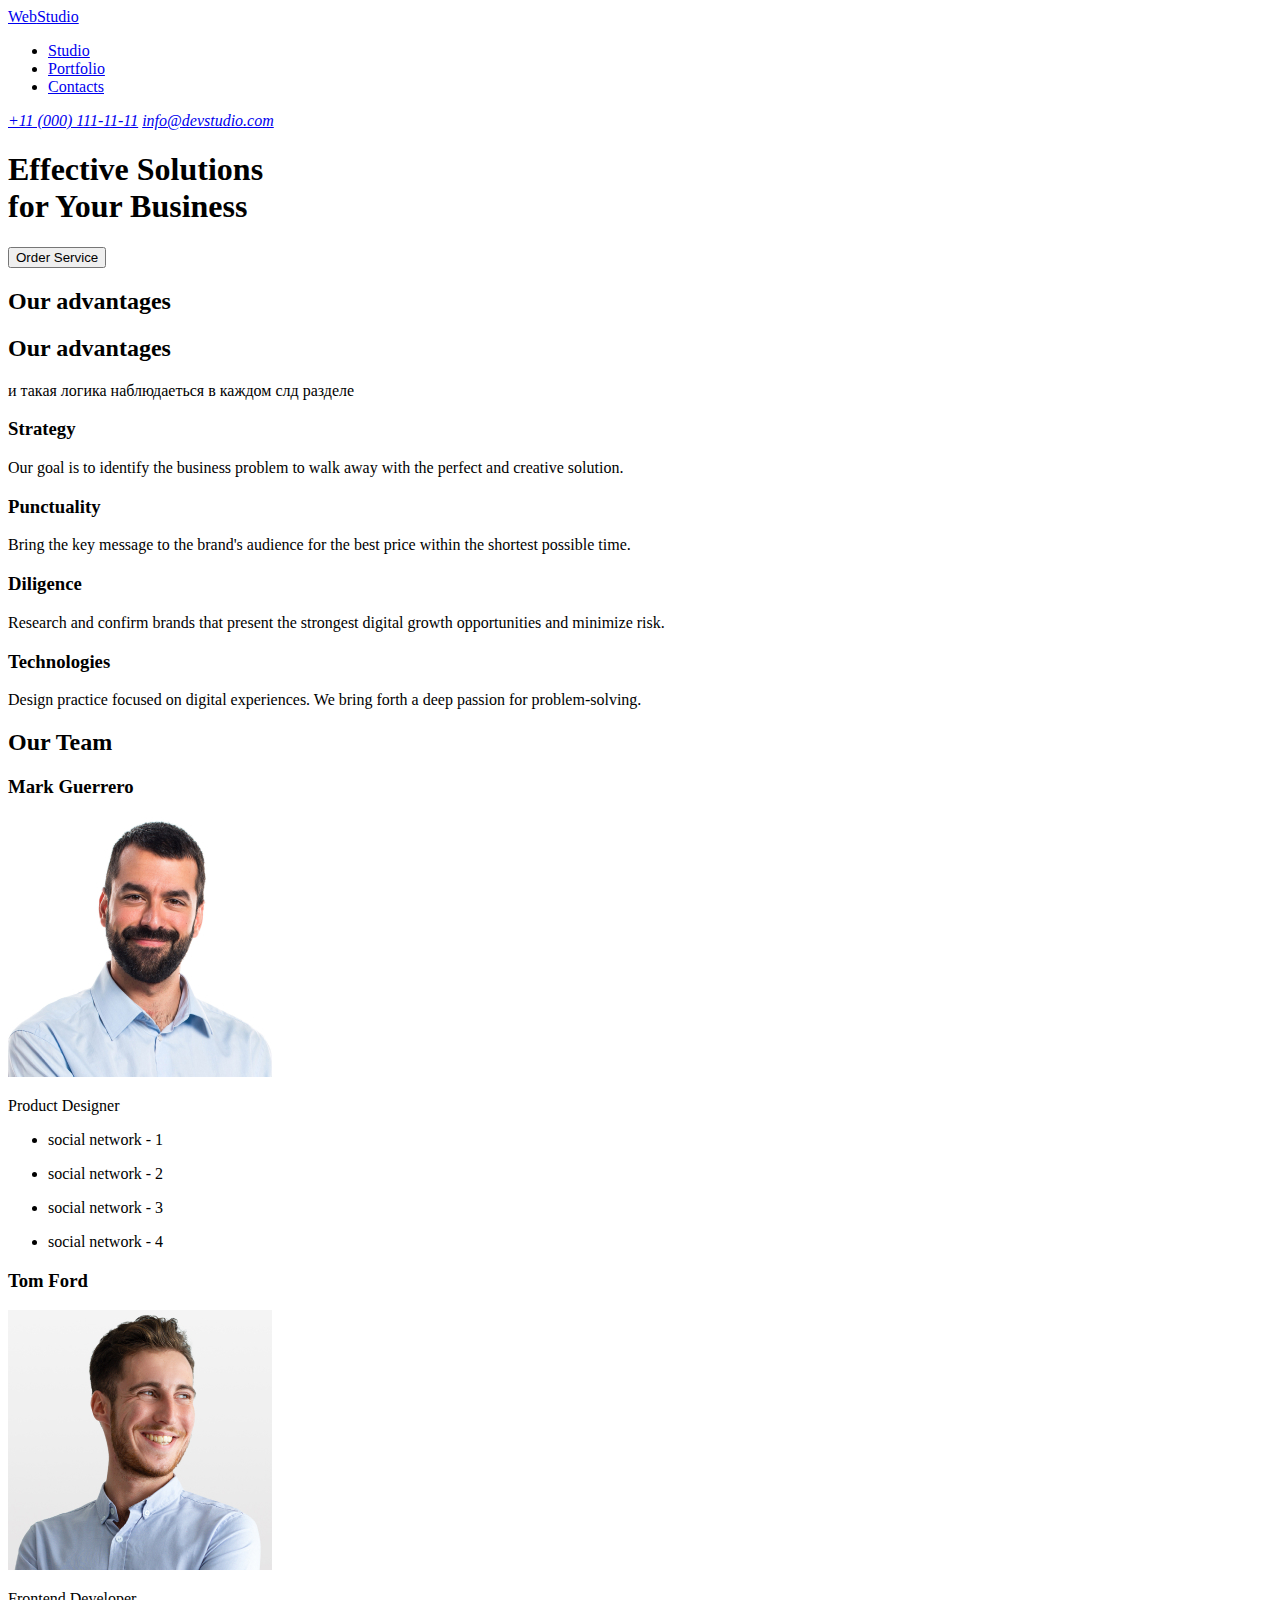
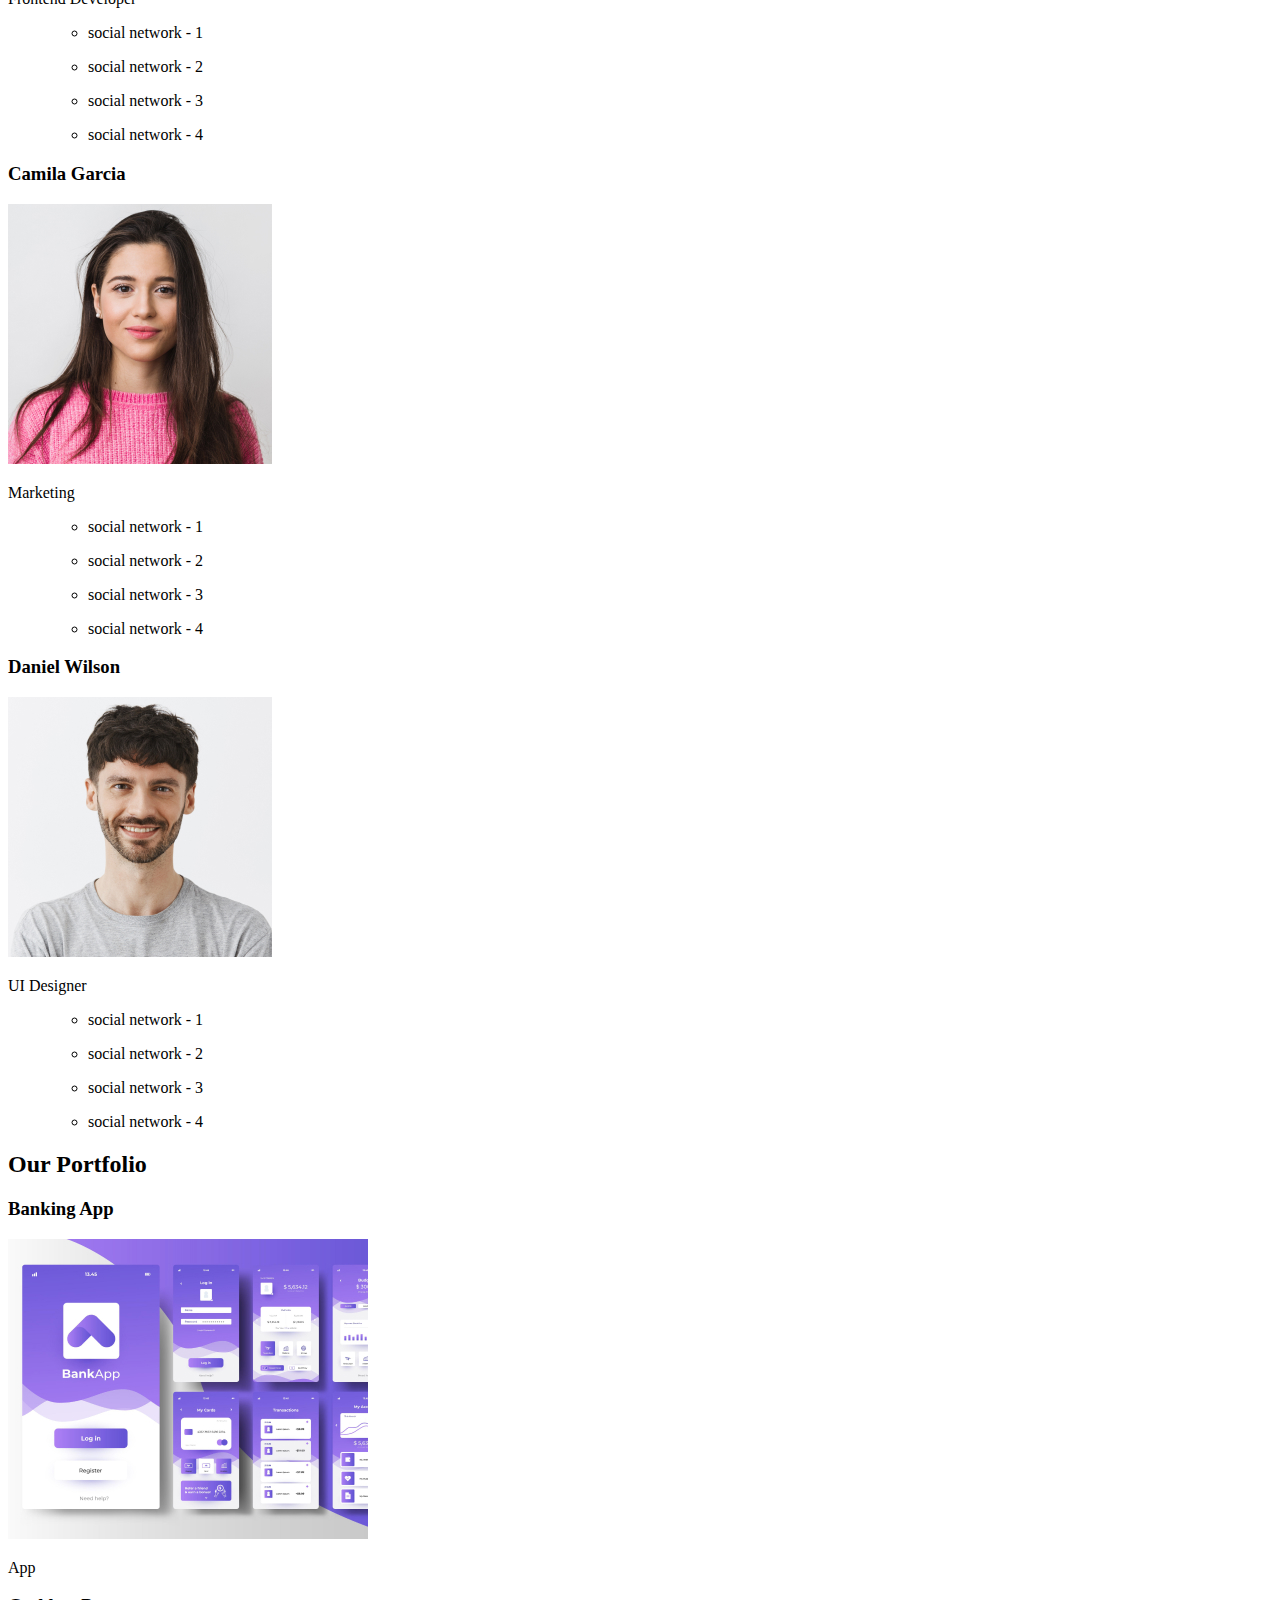
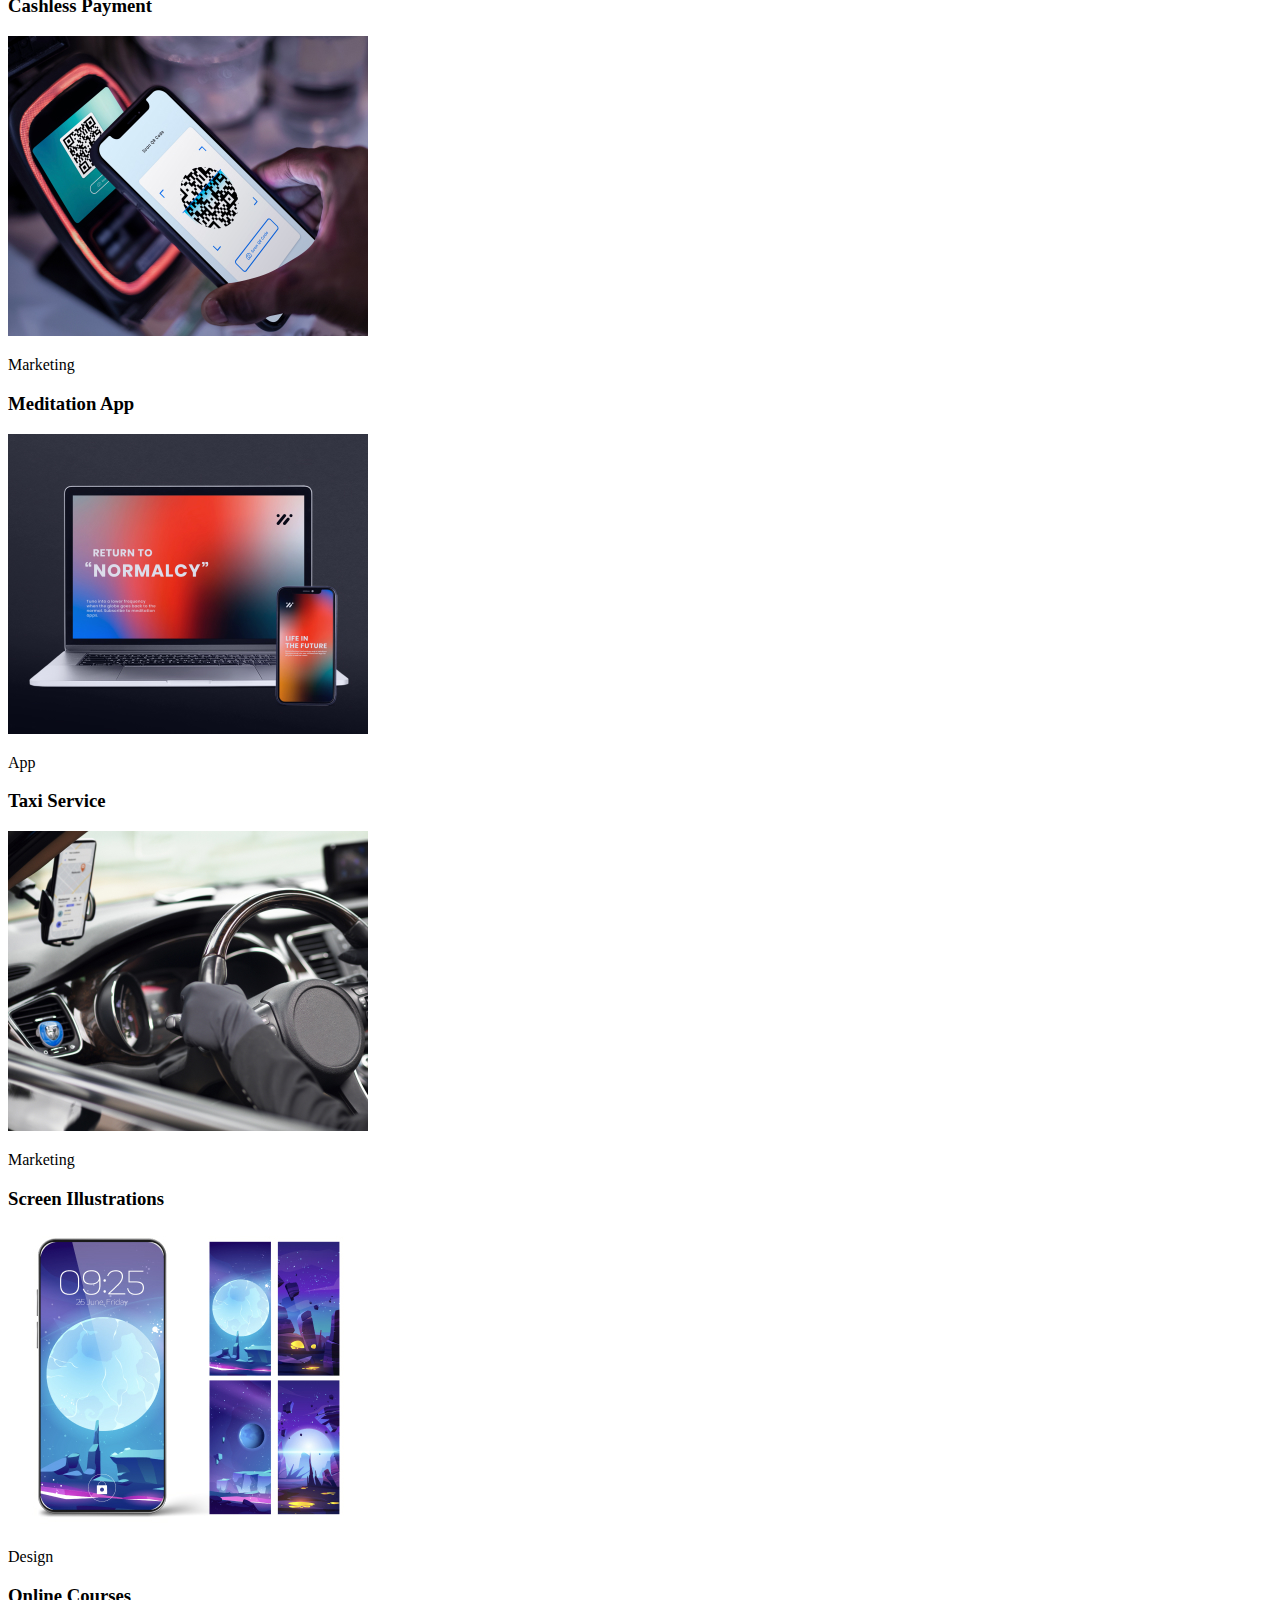
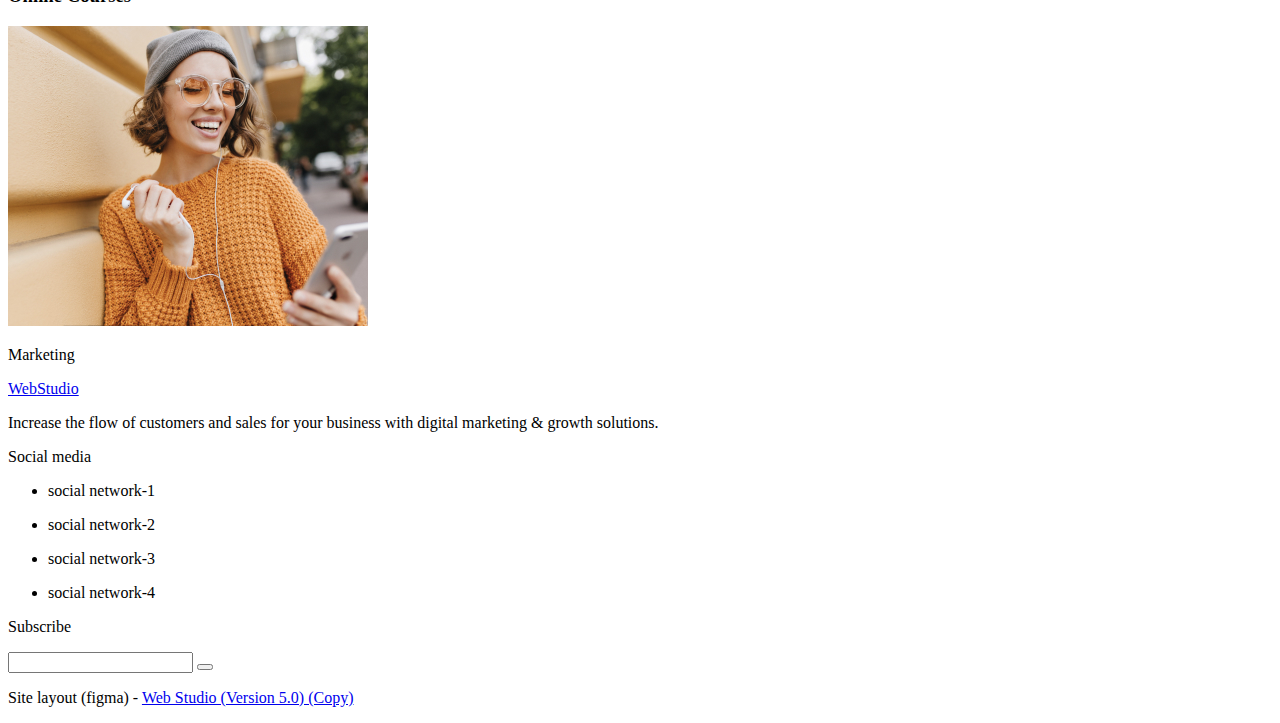
==== index.html @ 09a3edb1 "description of problems ul/ol and h" ====
<!DOCTYPE html>
<html lang="en">
  <head>
    <meta charset="UTF-8" />
    <meta name="viewport" content="width=device-width, initial-scale=1.0" />
    <title>Lesson 1</title>
    <meta name="description" content="The beginning of a new path to create the ReTechneBal project" />
    <!-- <link rel="shortcut icon" href="favicon.ico" type="image/x-icon"> -->
  </head>
  <body>
    <div>
      <header>
        <nav aria-label="Основная навигация">
          <a href="#"> <span>Web</span>Studio </a>
          <ul>
            <li><a href="#"> Studio</a></li>
            <li><a href="#">Portfolio</a></li>
            <li><a href="#">Contacts</a></li>
          </ul>
        </nav>
        <address>
          <a href="tel:+110001111111">+11 (000) 111-11-11</a>
          <a href="mailto:info@devstudio.com">info@devstudio.com</a>
        </address>
      </header>
    </div>

    <!-- Почему написал section, когда инициализировал h? Потому, спецификация на WhatWG.org HTML Living Standard в разделе
    https://html.spec.whatwg.org/multipage/sections.html#the-h1,-h2,-h3,-h4,-h5,-and-h6-elements, что с использованием section и без него с элементом h варианты считаются эквивалентными. По этому явное section предоставляет ясную и структурированную организацию документа и дает точно преставление о вложенности или отношение элементов к родительскому элементу -->
    <main>
      <!-- <header></header> -->
      <div>
        <h1>
          Effective Solutions <br />
          for Your Business
        </h1>
        <button type="button">Order Service</button>
      </div>

      <section>
        <h2>Our advantages</h2>

        <!-- Я не использовал списки из-за того, что в документации написано: ""While it is conforming to include heading
        elements (e.g. h1) inside li elements, it likely does not convey the semantics that the author intended. A
        heading starts a new section, so a heading in a list implicitly splits the list into spanning multiple
        sections." Исходя из этого, каждый элемент h будет самостоятельно описывать главную родительскую сущность и
        поэтому использование списка нет ценности. А не объявлять h3 и т.п. в данном контексте макета не является
        правильнее по причине важности данных разделов самих по себе -->

        <h2>Our advantages</h2>
        и такая логика наблюдаеться в каждом слд разделе
        <section>
          <h3>Strategy</h3>
          <p>Our goal is to identify the business problem to walk away with the perfect and creative solution.</p>
        </section>

        <section>
          <h3>Punctuality</h3>
          <p>Bring the key message to the brand's audience for the best price within the shortest possible time.</p>
        </section>

        <section>
          <h3>Diligence</h3>
          <p>Research and confirm brands that present the strongest digital growth opportunities and minimize risk.</p>
        </section>

        <section>
          <h3>Technologies</h3>
          <p>Design practice focused on digital experiences. We bring forth a deep passion for problem-solving.</p>
        </section>
      </section>

      <section>
        <h2>Our Team</h2>

        <section>
          <h3>Mark Guerrero</h3>
          <img src="./img/team/mark-guerrero.jpg" alt="Mark Guerrero" />
          <header>
            <p>Product Designer</p>
            <ul>
              <li><p>social network - 1</p></li>
              <li><p>social network - 2</p></li>
              <li><p>social network - 3</p></li>
              <li><p>social network - 4</p></li>
            </ul>
          </header>
        </section>

        <section>
          <h3>Tom Ford</h3>
          <img src="./img/team/tom-ford.jpg" alt="Tom Ford" />
          <header>
            <p>Frontend Developer</p>
            <ul>
              <ul>
                <li><p>social network - 1</p></li>
                <li><p>social network - 2</p></li>
                <li><p>social network - 3</p></li>
                <li><p>social network - 4</p></li>
              </ul>
            </ul>
          </header>
        </section>

        <section>
          <h3>Camila Garcia</h3>
          <img src="./img/team/camila-garcia.jpg" alt="Camila Garcia" />
          <header>
            <p>Marketing</p>
            <ul>
              <ul>
                <li><p>social network - 1</p></li>
                <li><p>social network - 2</p></li>
                <li><p>social network - 3</p></li>
                <li><p>social network - 4</p></li>
              </ul>
            </ul>
          </header>
        </section>

        <section>
          <h3>Daniel Wilson</h3>
          <img src="./img/team/daniel-wilson.jpg" alt="Daniel Wilson" />
          <header>
            <p>UI Designer</p>
            <ul>
              <ul>
                <li><p>social network - 1</p></li>
                <li><p>social network - 2</p></li>
                <li><p>social network - 3</p></li>
                <li><p>social network - 4</p></li>
              </ul>
            </ul>
          </header>
        </section>
      </section>

      <section>
        <h2>Our Portfolio</h2>

        <section>
          <h3>Banking App</h3>
          <img src="./img/portfolio/banking-app.jpg" alt="Banking App" />
          <header>
            <p>App</p>
          </header>
        </section>

        <section>
          <h3>Cashless Payment</h3>
          <img src="./img/portfolio/cashless-payment.jpg" alt="Cashless Payment" />
          <header>
            <p>Marketing</p>
          </header>
        </section>

        <section>
          <h3>Meditation App</h3>
          <img src="./img/portfolio/meditation-app.jpg" alt="Meditation App" />
          <header>
            <p>App</p>
          </header>
        </section>

        <section>
          <h3>Taxi Service</h3>
          <img src="./img/portfolio/taxi-service.jpg" alt="Taxi Service" />
          <header><p>Marketing</p></header>
        </section>

        <section>
          <h3>Screen Illustrations</h3>
          <img src="./img/portfolio/screen-illustrations.jpg" alt="Screen Illustrations" />
          <header><p>Design</p></header>
        </section>

        <section>
          <h3>Online Courses</h3>
          <img src="./img/portfolio/online-courses.jpg" alt="Online Courses" />
          <header><p>Marketing</p></header>
        </section>
      </section>
    </main>

    <footer>
      <div>
        <a href="#"><span>Web</span>Studio</a>
        <p>Increase the flow of customers and sales for your business with digital marketing & growth solutions.</p>
      </div>
      <div>
        <p>Social media</p>
        <ul>
          <li>
            <p>social network-1</p>
          </li>
          <li>
            <p>social network-2</p>
          </li>
          <li>
            <p>social network-3</p>
          </li>
          <li>
            <p>social network-4</p>
          </li>
        </ul>
      </div>

      <div>
        <p>Subscribe</p>
        <input type="email" />
        <button type="button"></button>
      </div>
      <p>
        Site layout (figma) -
        <a
          target="_blank"
          href="https://www.figma.com/file/7n2HUGNC1GjtZNsyZh3wi0/Web-Studio-(Version-5.0)-(Copy)?type=design&node-id=297046-1554&mode=design&t=5Mn7fDowSlVnDkMd-0"
          >Web Studio (Version 5.0) (Copy)</a
        >
      </p>
    </footer>
  </body>
</html>
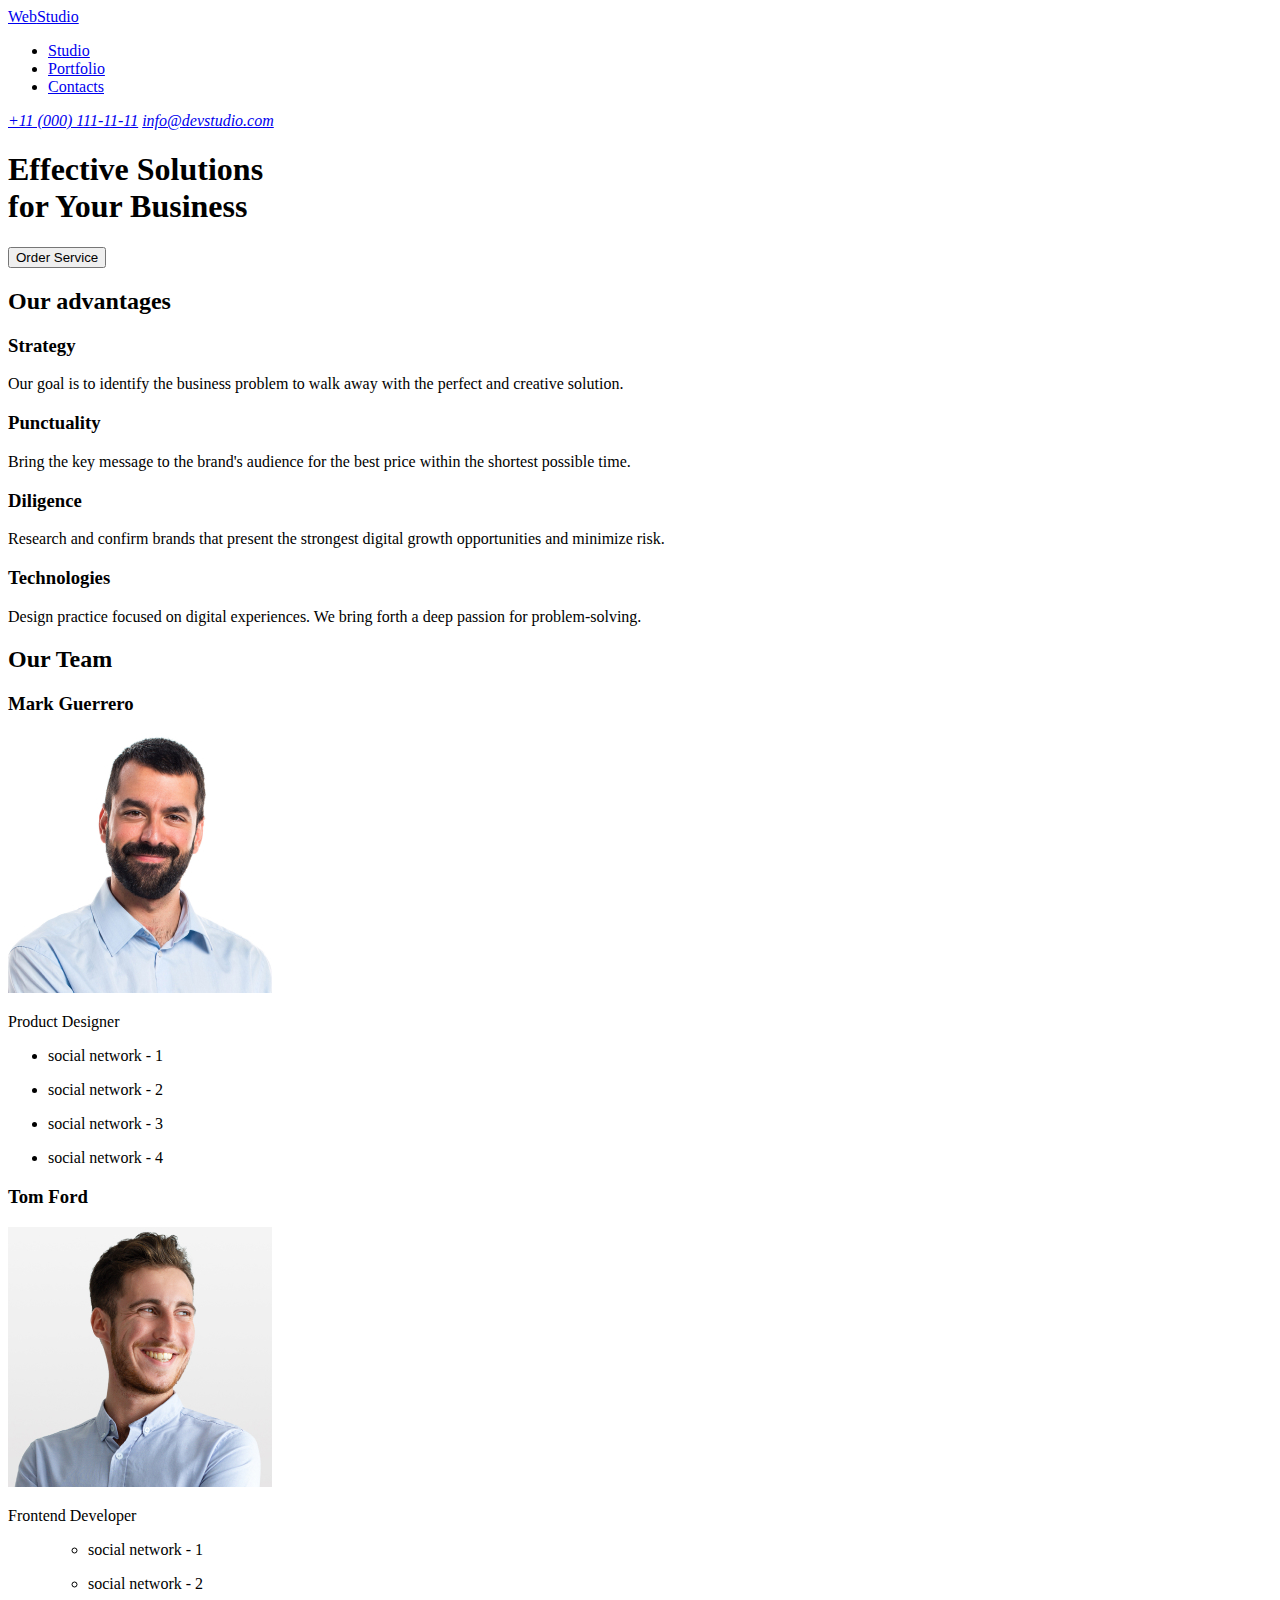
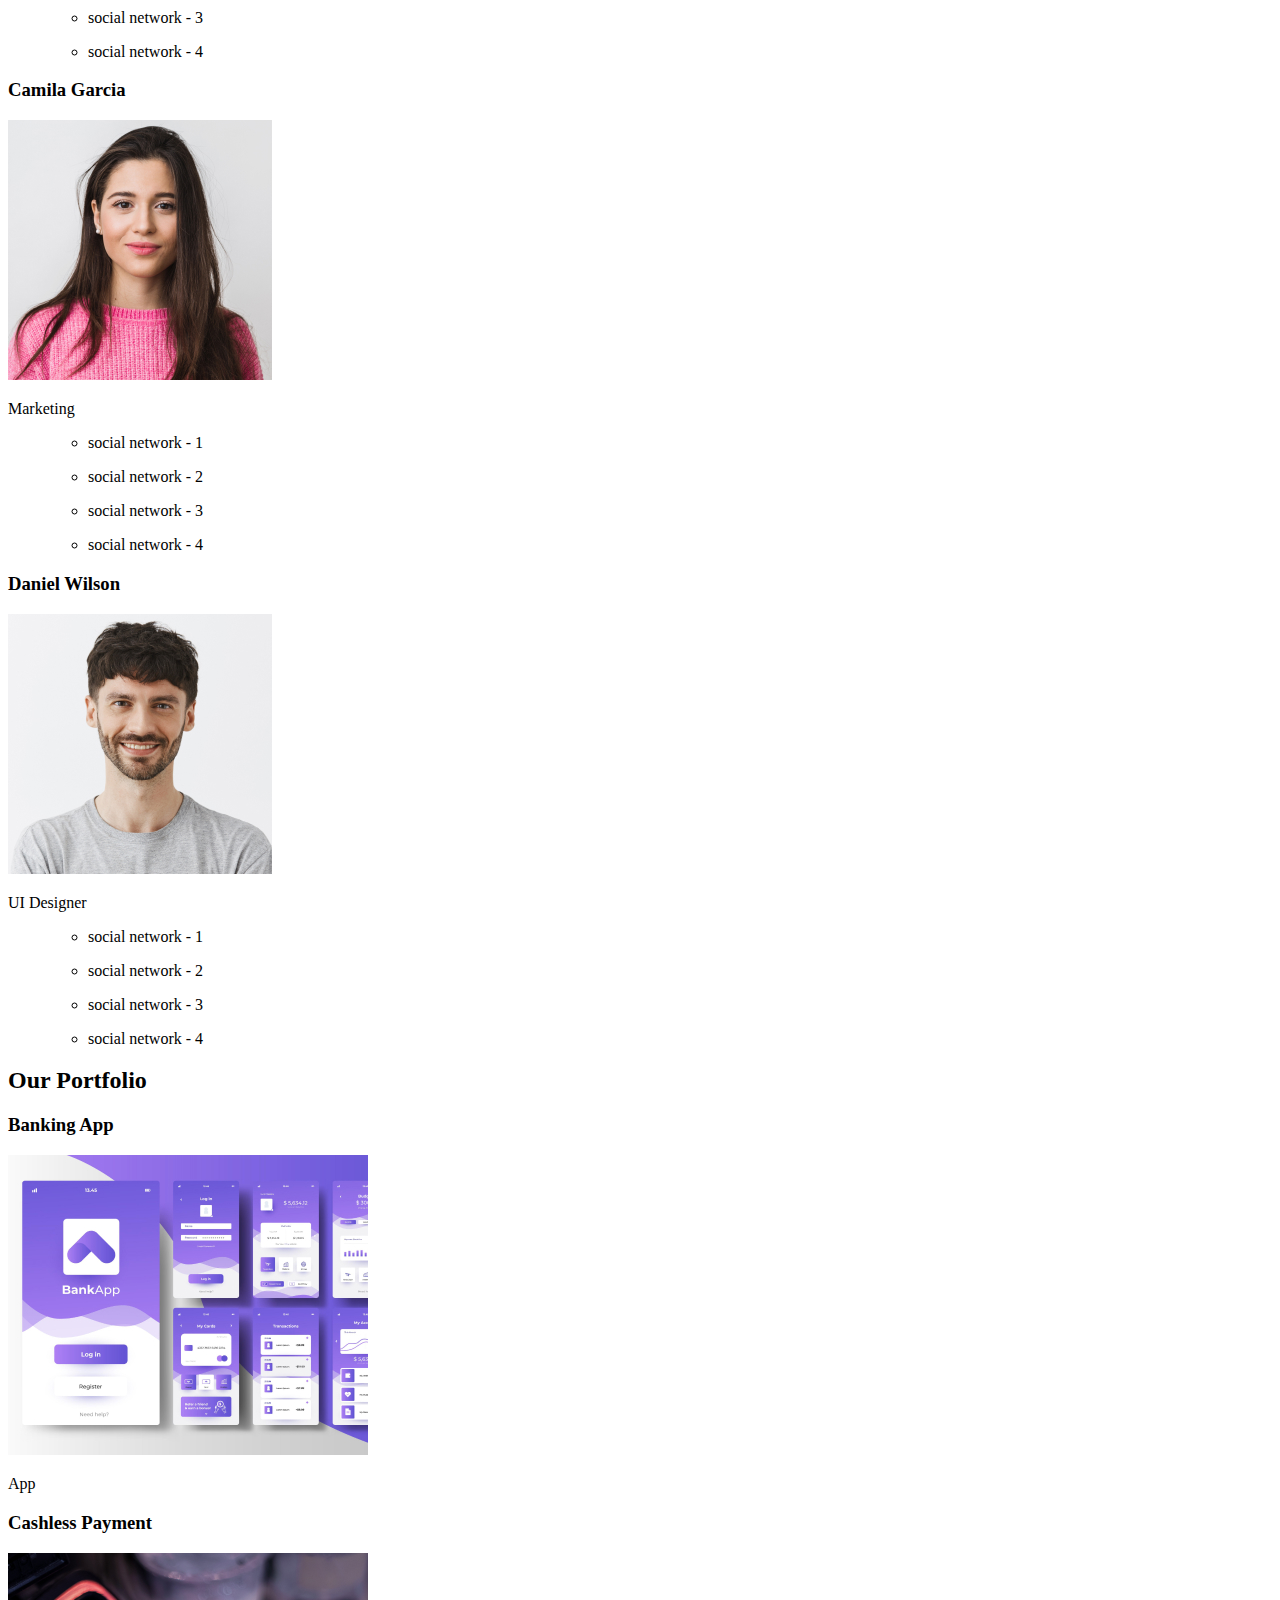
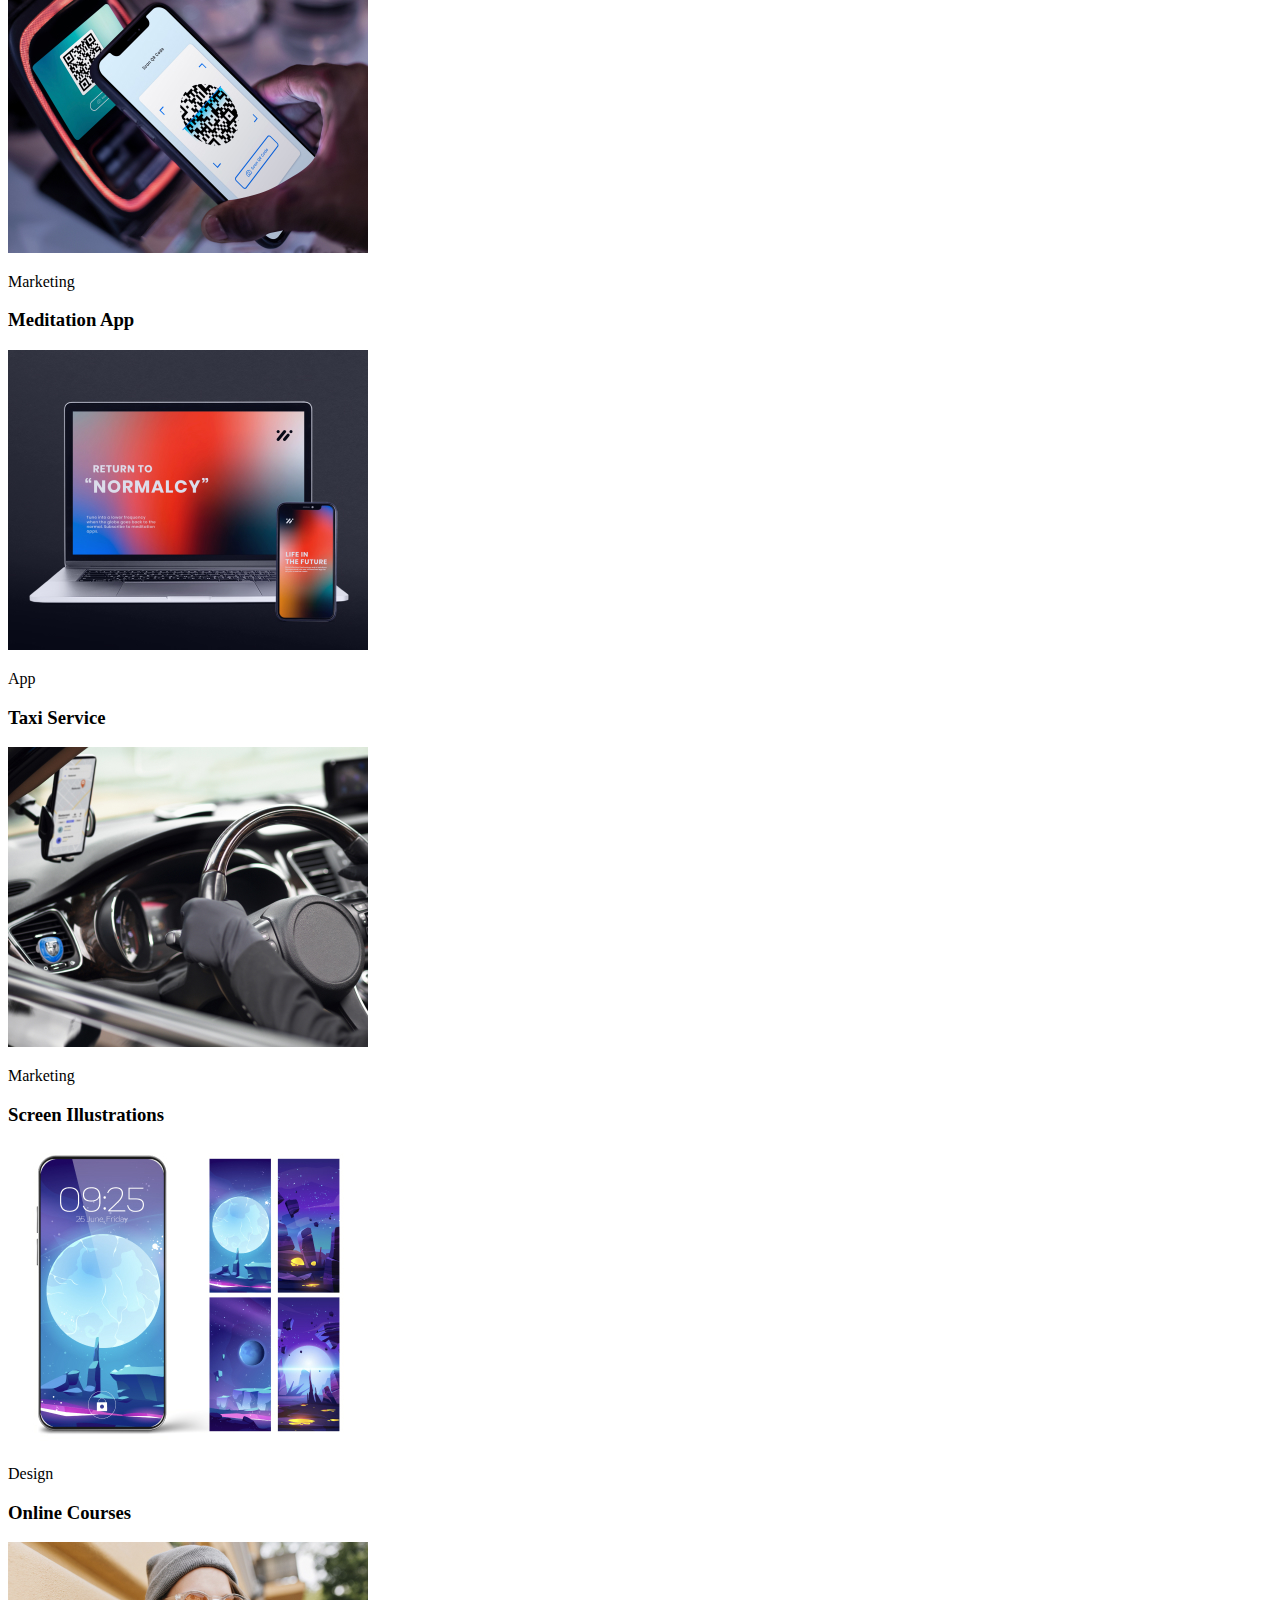
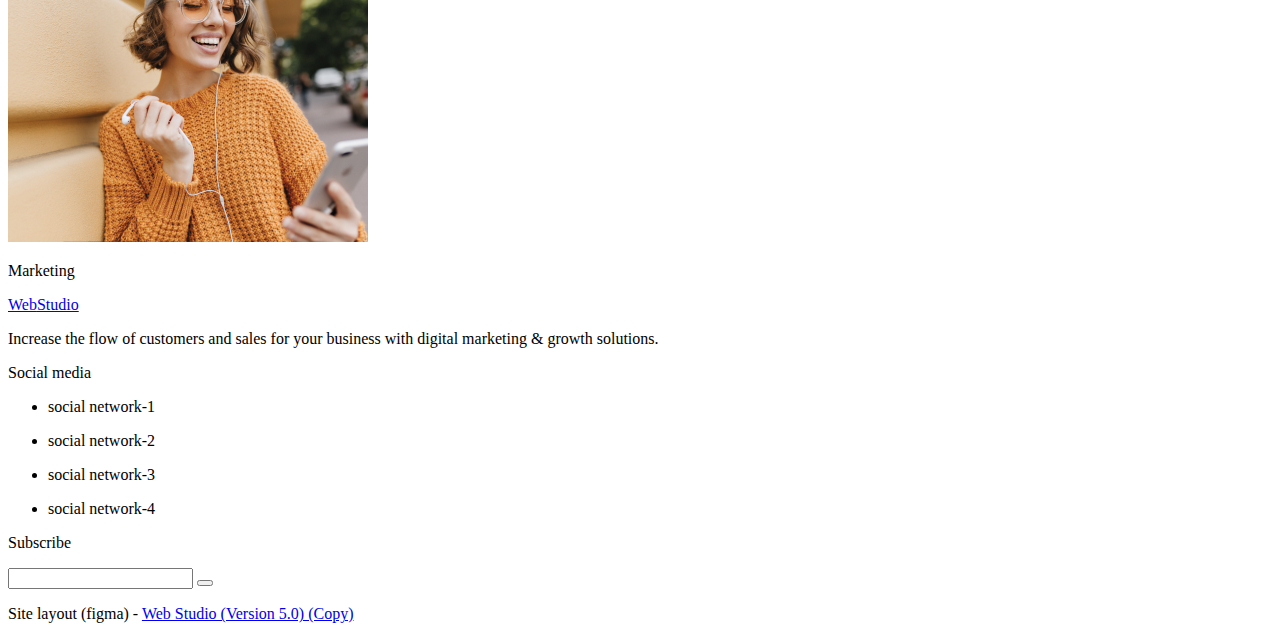
==== commit c0df9db5: "mini fix" ====
--- a/index.html
+++ b/index.html
@@ -47,8 +47,6 @@
         поэтому использование списка нет ценности. А не объявлять h3 и т.п. в данном контексте макета не является
         правильнее по причине важности данных разделов самих по себе -->
 
-        <h2>Our advantages</h2>
-        и такая логика наблюдаеться в каждом слд разделе
         <section>
           <h3>Strategy</h3>
           <p>Our goal is to identify the business problem to walk away with the perfect and creative solution.</p>
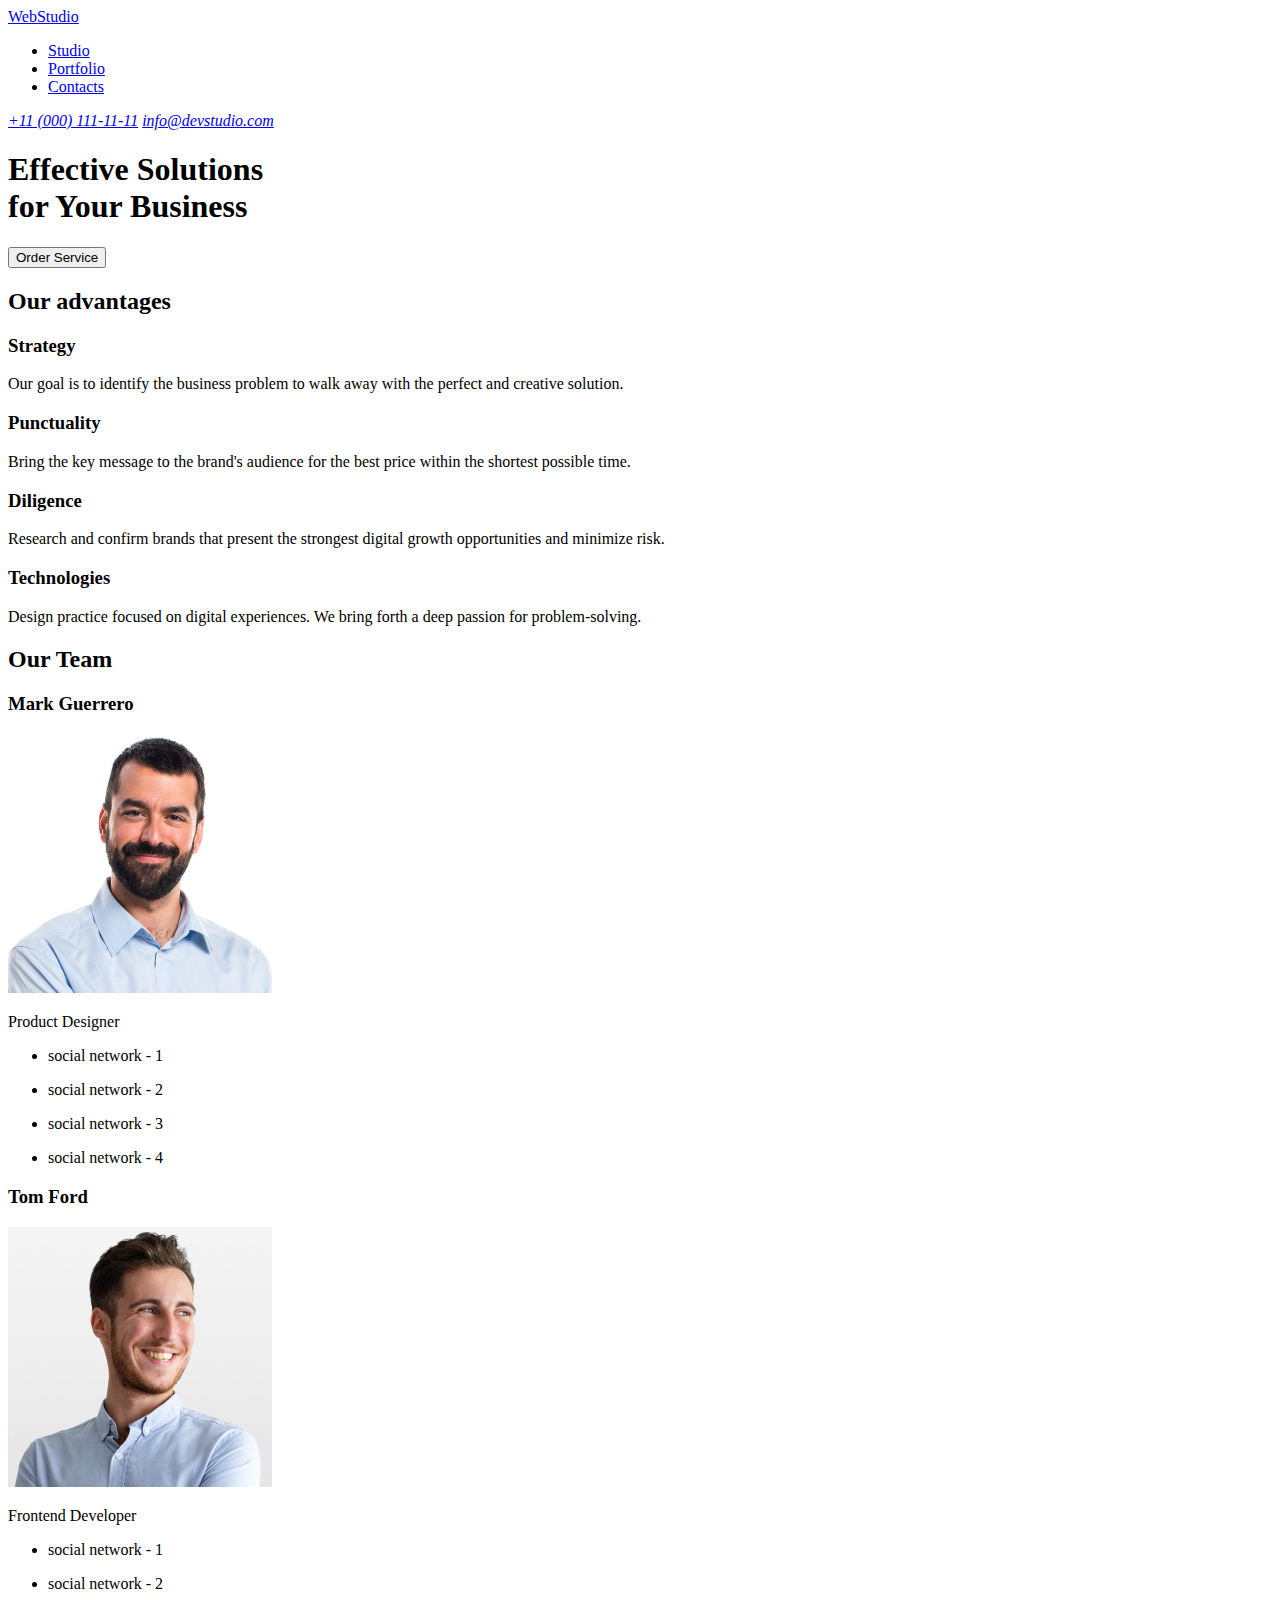
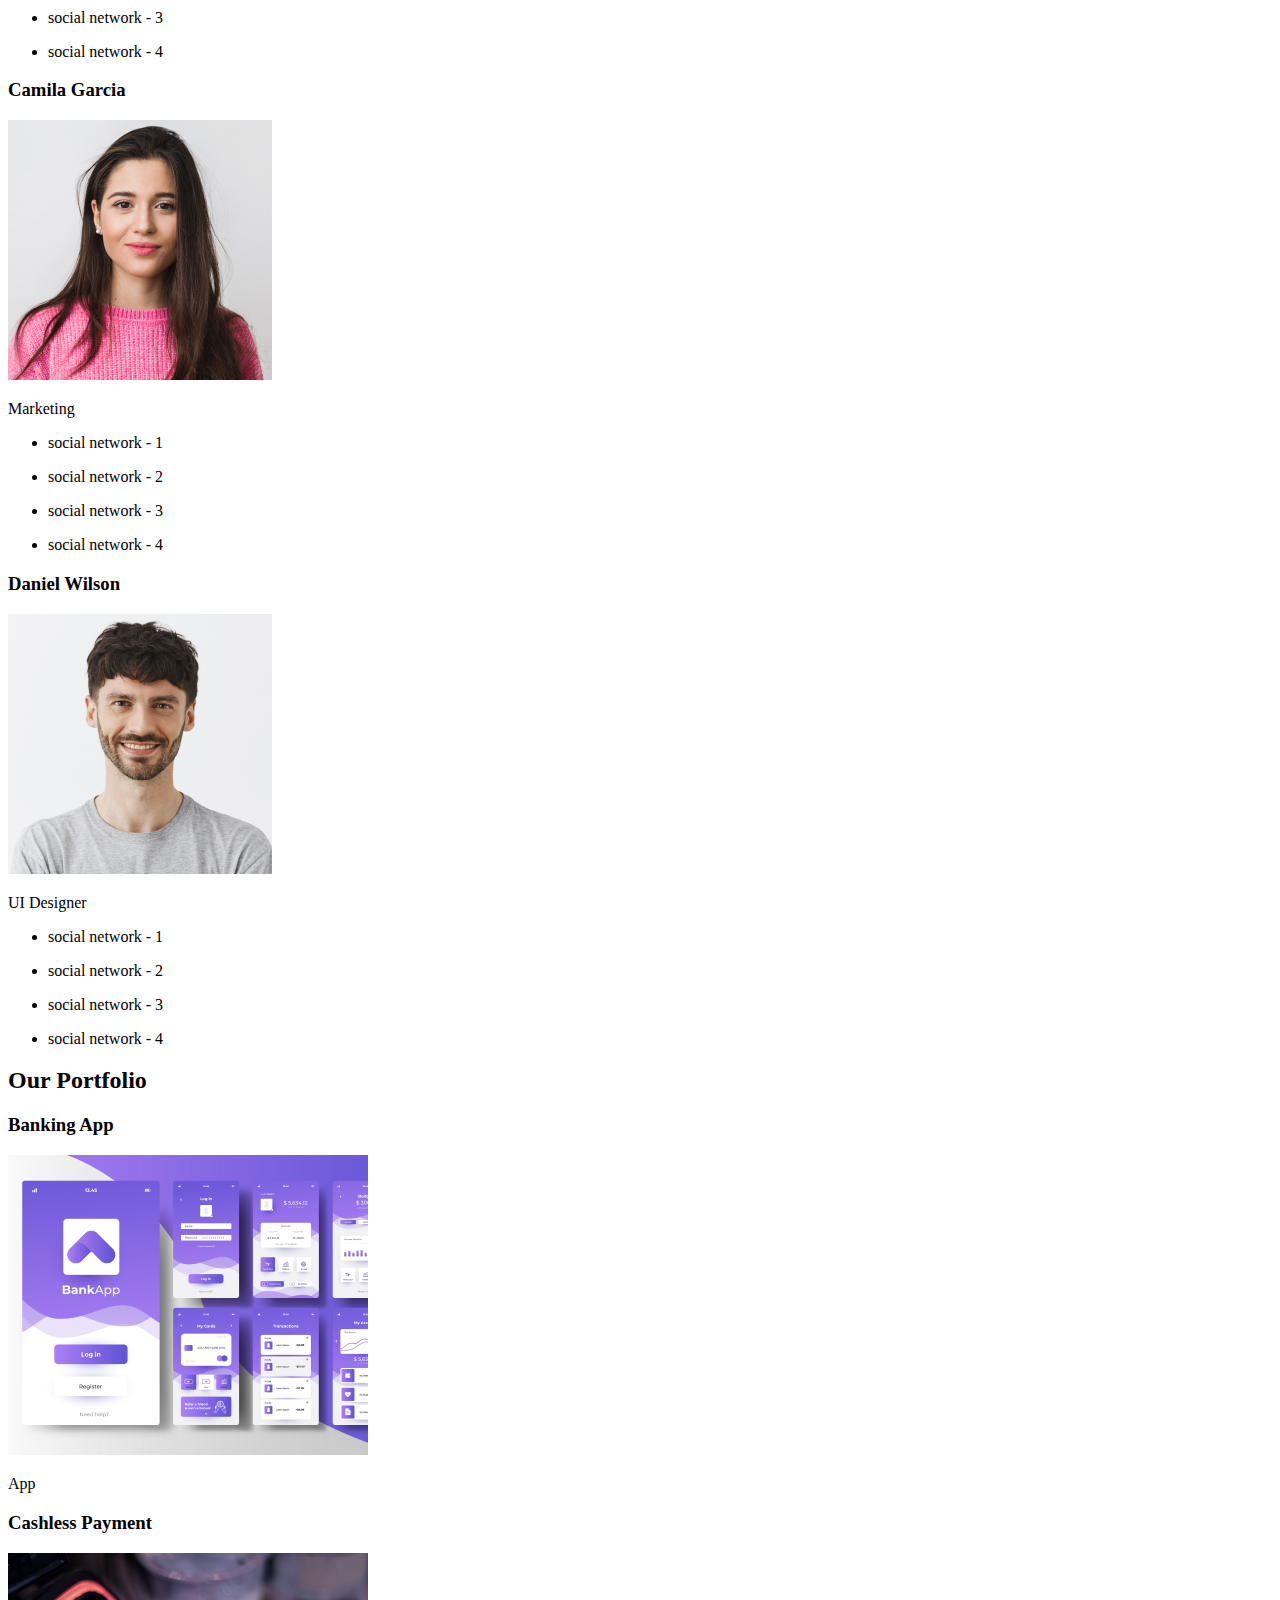
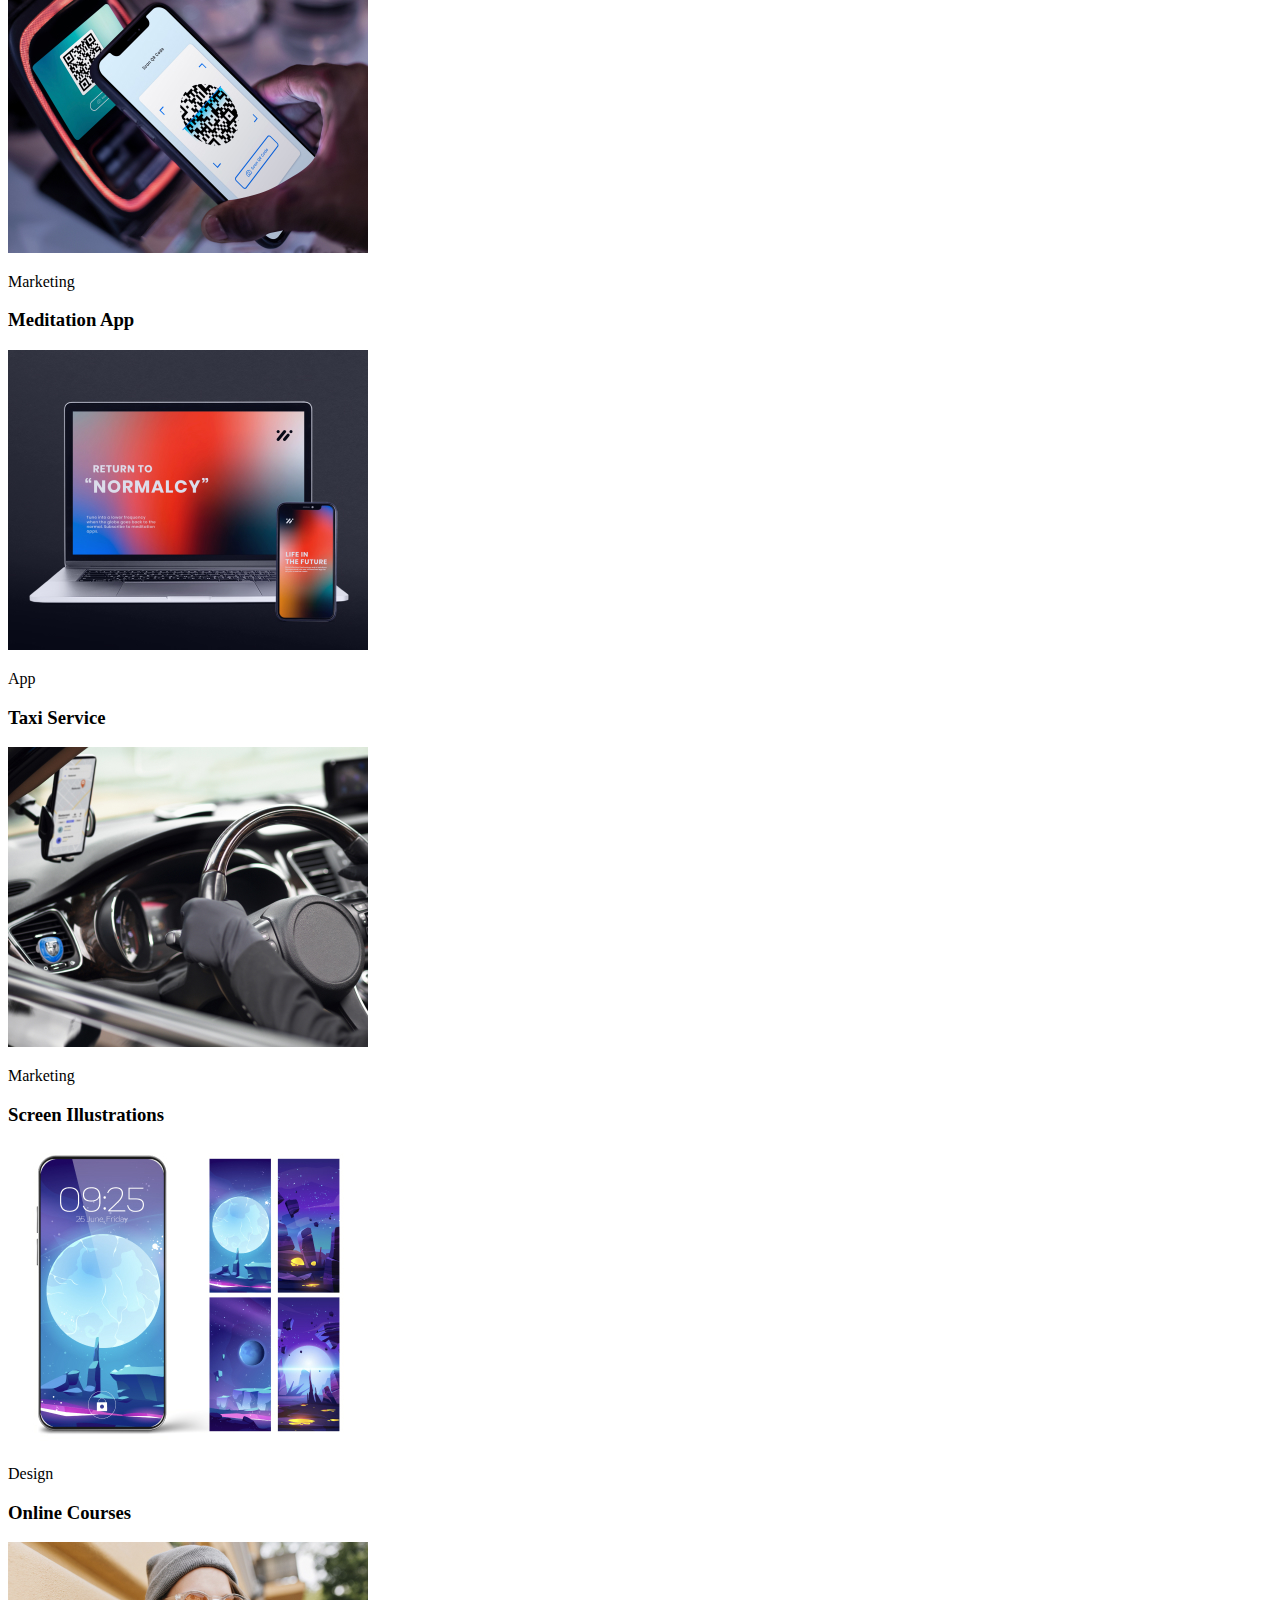
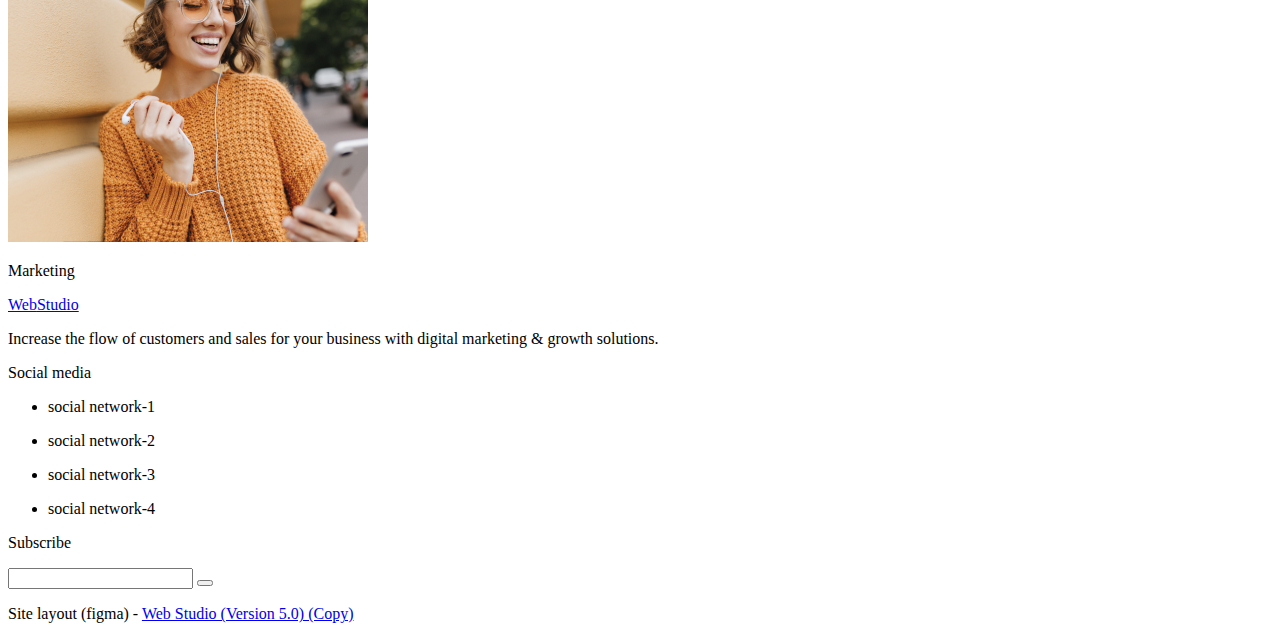
==== commit e09d4565: "mini fix" ====
--- a/index.html
+++ b/index.html
@@ -25,8 +25,30 @@
       </header>
     </div>
 
-    <!-- Почему написал section, когда инициализировал h? Потому, спецификация на WhatWG.org HTML Living Standard в разделе
-    https://html.spec.whatwg.org/multipage/sections.html#the-h1,-h2,-h3,-h4,-h5,-and-h6-elements, что с использованием section и без него с элементом h варианты считаются эквивалентными. По этому явное section предоставляет ясную и структурированную организацию документа и дает точно преставление о вложенности или отношение элементов к родительскому элементу -->
+    <!-- 
+    1 день 
+    Почему написал section, когда инициализировал h? Потому, спецификация на WhatWG.org HTML Living Standard в разделе
+    https://html.spec.whatwg.org/multipage/sections.html#the-h1,-h2,-h3,-h4,-h5,-and-h6-elements, что с использованием section и без него с элементом h варианты считаются эквивалентными. По этому явное section предоставляет ясную и структурированную организацию документа и дает точно преставление о вложенности или отношение элементов к родительскому элементу 
+    -->
+
+    <!-- 
+    2-3 день
+    Я не использовал списки из-за того, что в документации написано: ""While it is conforming to include heading
+    elements (e.g. h1) inside li elements, it likely does not convey the semantics that the author intended. A
+    heading starts a new section, so a heading in a list implicitly splits the list into spanning multiple
+    sections." Исходя из этого, каждый элемент h будет самостоятельно описывать главную родительскую сущность и
+    поэтому использование списка нет ценности. А не объявлять h3 и т.п. в данном контексте макета не является
+    правильнее по причине важности данных разделов самих по себе 
+    -->
+
+    <!-- 
+    4-5 день
+    Выходя из того, что h вне зависимости оттого объявляет явно или не явно section, он будет вызван все равно,
+    поэтому выходя из того, что в документации написано, что это не ошибка, но возможно не будет передавать семантику,
+    поэтому варианты, где этой ошибки нету тоже присутствует. В нашем примере сайта каждый элемент группы однотипного контакта
+    это "важная" выжимка нашей компании и каждый пункт является секционным  контентом, поэтому в данном случае считаю, что будет нормально использовать что с оборачиванием в ul li или просто в div для дальнейшей стилизации. Поэтому создам еще один html документ, который будет построен через дополнительную группировку ul, а в другом просто section[section, section...], и пока не найду продолжение как поисковая система google лучше интерпретирует информацию, буду стараться писать в двух вариантах  
+    -->
+
     <main>
       <!-- <header></header> -->
       <div>
@@ -40,13 +62,6 @@
       <section>
         <h2>Our advantages</h2>
 
-        <!-- Я не использовал списки из-за того, что в документации написано: ""While it is conforming to include heading
-        elements (e.g. h1) inside li elements, it likely does not convey the semantics that the author intended. A
-        heading starts a new section, so a heading in a list implicitly splits the list into spanning multiple
-        sections." Исходя из этого, каждый элемент h будет самостоятельно описывать главную родительскую сущность и
-        поэтому использование списка нет ценности. А не объявлять h3 и т.п. в данном контексте макета не является
-        правильнее по причине важности данных разделов самих по себе -->
-
         <section>
           <h3>Strategy</h3>
           <p>Our goal is to identify the business problem to walk away with the perfect and creative solution.</p>
@@ -91,12 +106,10 @@
           <header>
             <p>Frontend Developer</p>
             <ul>
-              <ul>
-                <li><p>social network - 1</p></li>
-                <li><p>social network - 2</p></li>
-                <li><p>social network - 3</p></li>
-                <li><p>social network - 4</p></li>
-              </ul>
+              <li><p>social network - 1</p></li>
+              <li><p>social network - 2</p></li>
+              <li><p>social network - 3</p></li>
+              <li><p>social network - 4</p></li>
             </ul>
           </header>
         </section>
@@ -107,12 +120,10 @@
           <header>
             <p>Marketing</p>
             <ul>
-              <ul>
-                <li><p>social network - 1</p></li>
-                <li><p>social network - 2</p></li>
-                <li><p>social network - 3</p></li>
-                <li><p>social network - 4</p></li>
-              </ul>
+              <li><p>social network - 1</p></li>
+              <li><p>social network - 2</p></li>
+              <li><p>social network - 3</p></li>
+              <li><p>social network - 4</p></li>
             </ul>
           </header>
         </section>
@@ -123,12 +134,10 @@
           <header>
             <p>UI Designer</p>
             <ul>
-              <ul>
-                <li><p>social network - 1</p></li>
-                <li><p>social network - 2</p></li>
-                <li><p>social network - 3</p></li>
-                <li><p>social network - 4</p></li>
-              </ul>
+              <li><p>social network - 1</p></li>
+              <li><p>social network - 2</p></li>
+              <li><p>social network - 3</p></li>
+              <li><p>social network - 4</p></li>
             </ul>
           </header>
         </section>
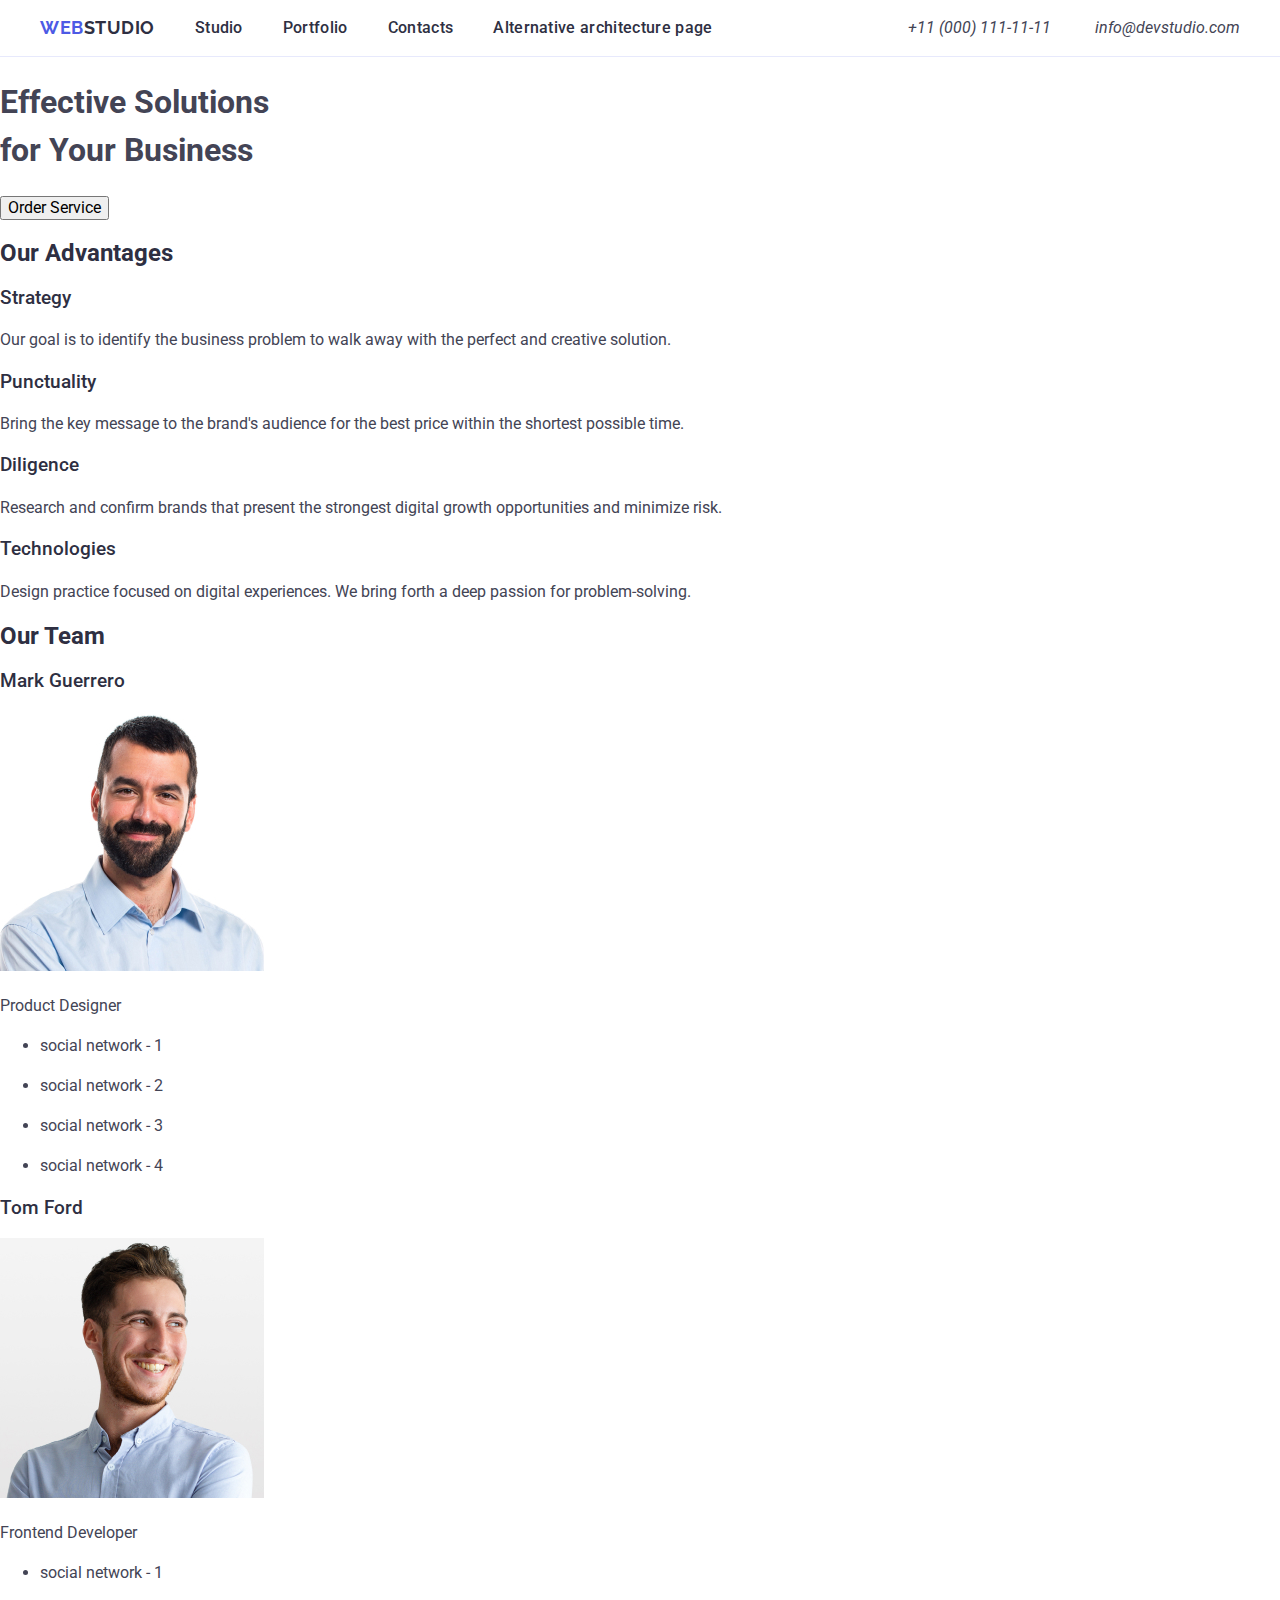
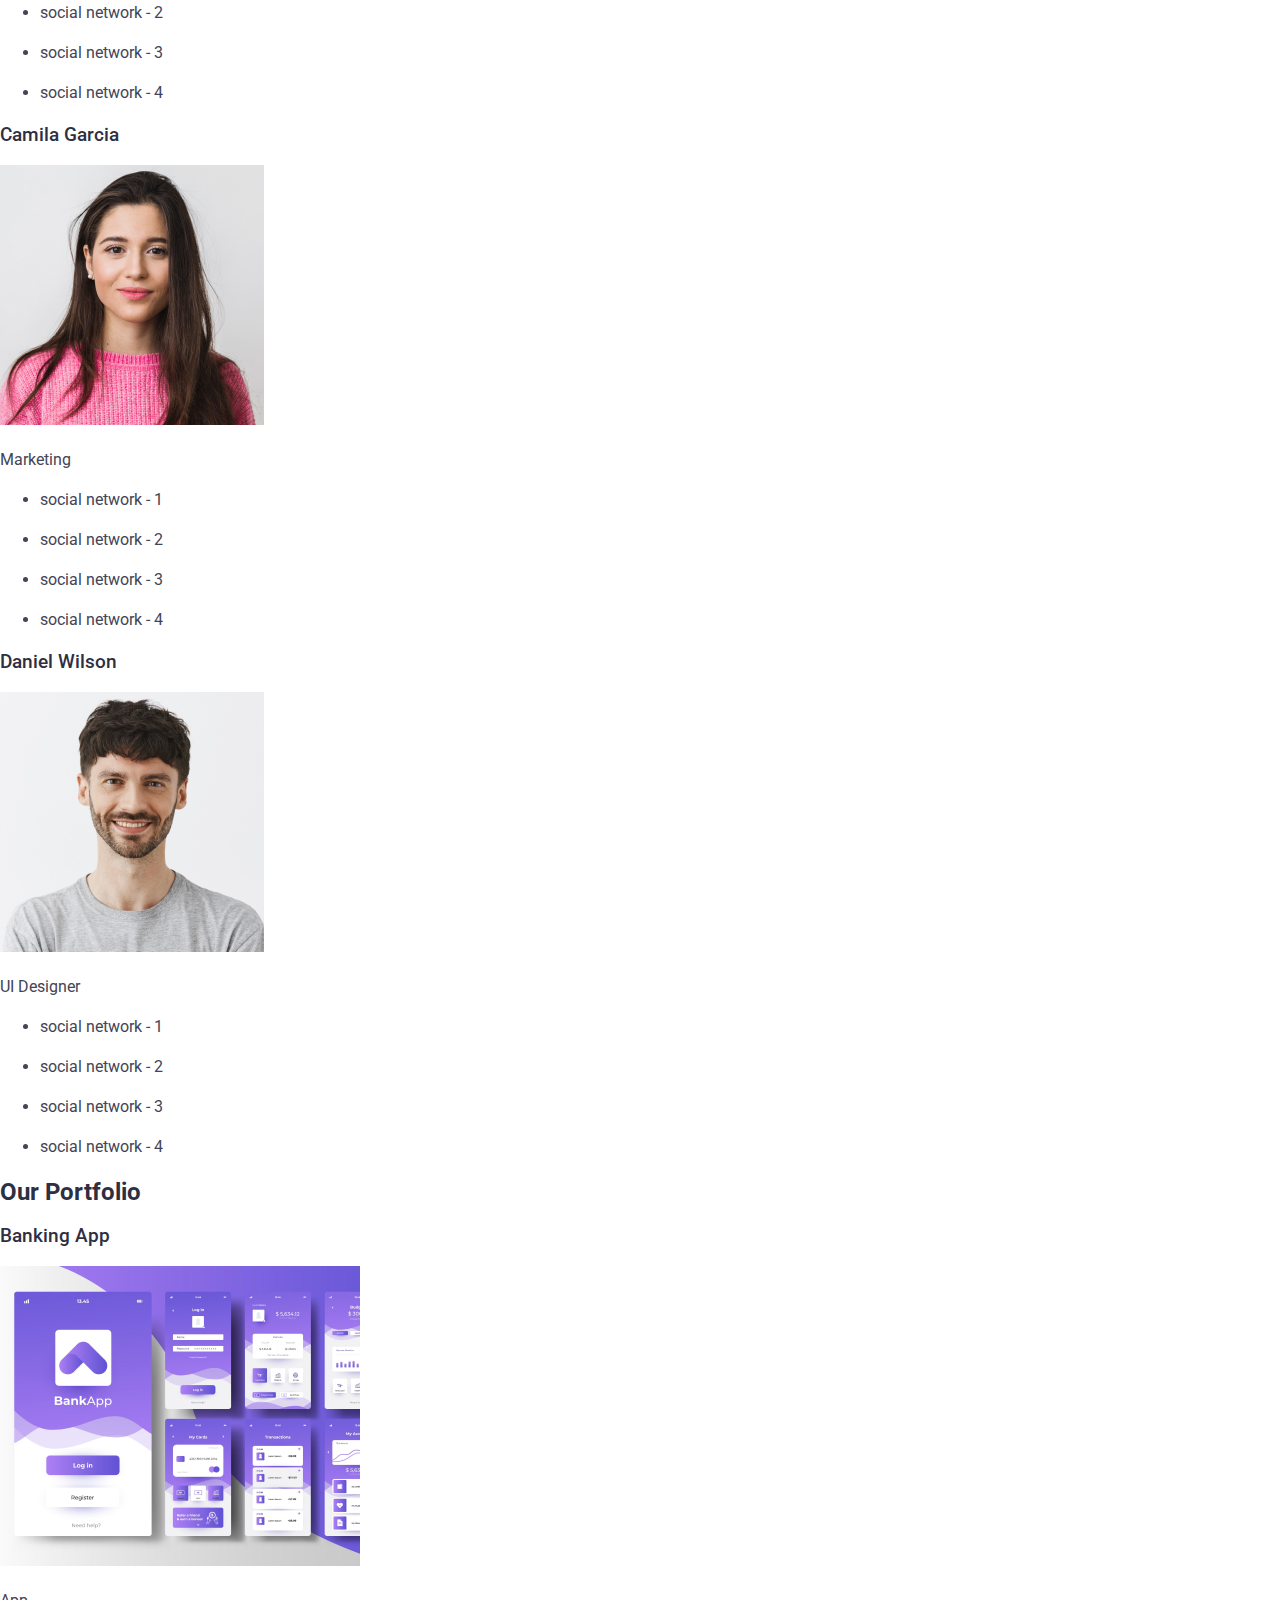
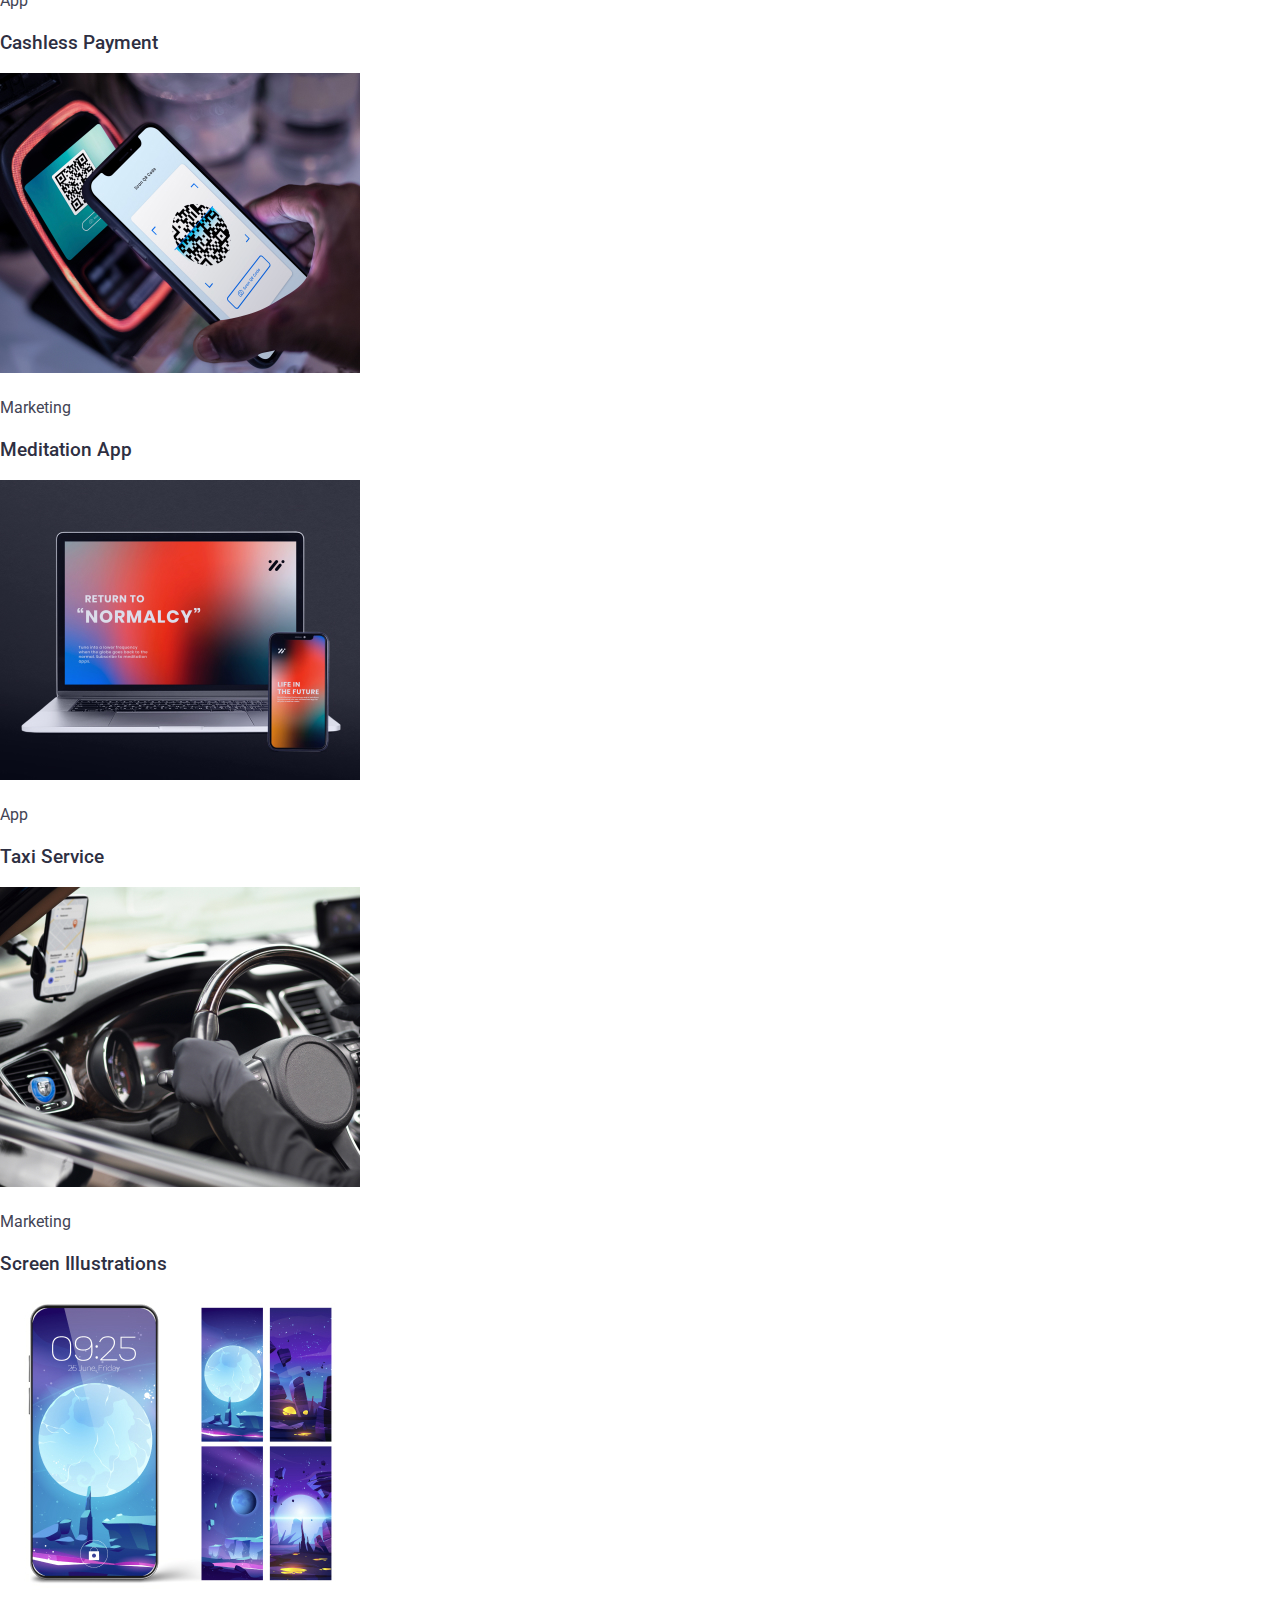
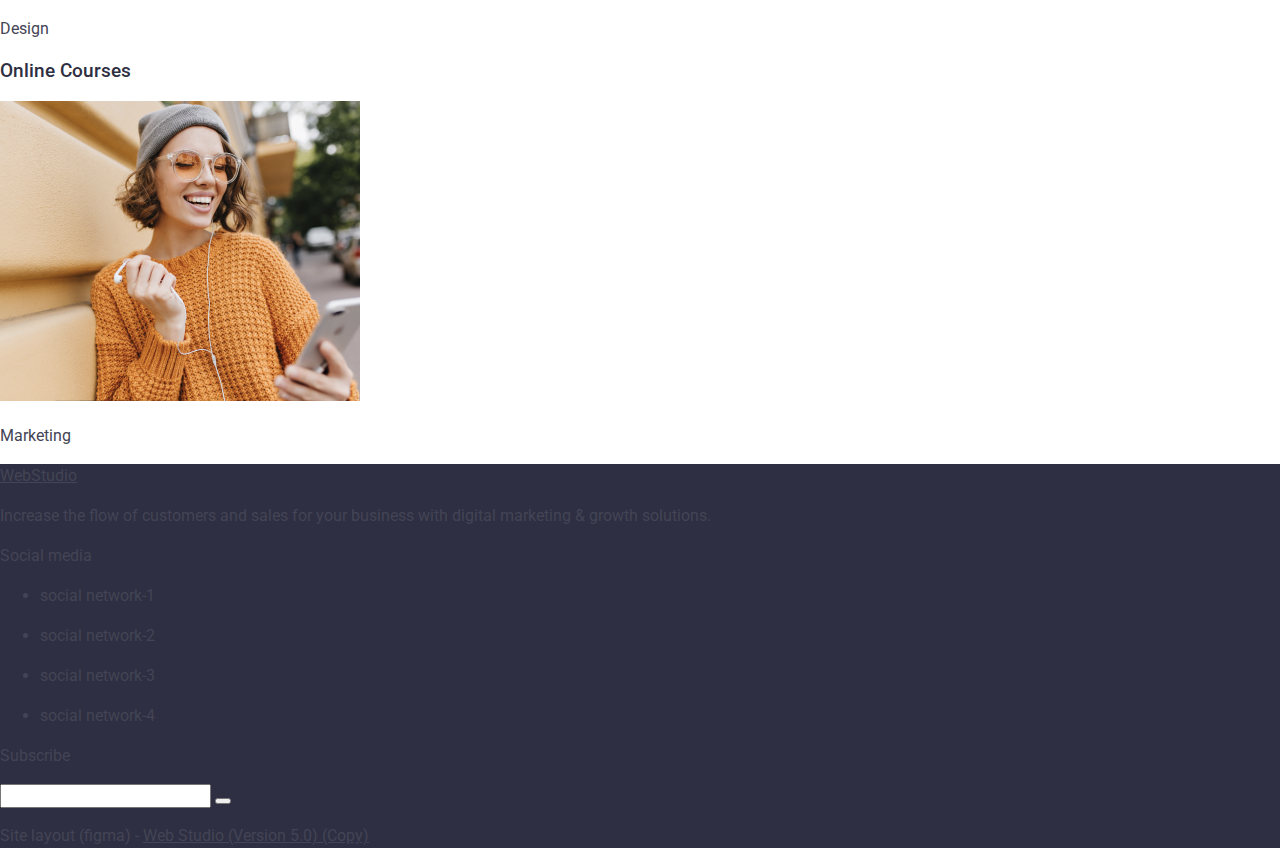
==== commit 734c1885: "add common.css" ====
--- a/index.html
+++ b/index.html
@@ -3,24 +3,34 @@
   <head>
     <meta charset="UTF-8" />
     <meta name="viewport" content="width=device-width, initial-scale=1.0" />
-    <title>Lesson 1</title>
+    <title>Lesson 2</title>
     <meta name="description" content="The beginning of a new path to create the ReTechneBal project" />
     <!-- <link rel="shortcut icon" href="favicon.ico" type="image/x-icon"> -->
+    <link
+      href="https://fonts.googleapis.com/css2?family=Raleway:wght@700&family=Roboto:wght@400;500;700&display=swap"
+      rel="stylesheet"
+    />
+    <link rel="stylesheet" href="./css/normalize.8.0.1.css" />
+    <link rel="stylesheet" href="./css/common.css" />
   </head>
   <body>
-    <div>
-      <header>
-        <nav aria-label="Основная навигация">
-          <a href="#"> <span>Web</span>Studio </a>
-          <ul>
-            <li><a href="#"> Studio</a></li>
-            <li><a href="#">Portfolio</a></li>
-            <li><a href="#">Contacts</a></li>
+    <div class="body-header--blok">
+      <header class="body-header">
+        <nav class="nav-global" aria-label="Основная навигация">
+          <a class="link logo nav-global--logo" href="./index.html"> <span>Web</span>Studio </a>
+
+          <ul class="list nav-global--list">
+            <li class="nav-global--item"><a class="link nav-global--link" href="./index.html"> Studio</a></li>
+            <li class="nav-global--item"><a class="link nav-global--link" href="#">Portfolio</a></li>
+            <li class="nav-global--item"><a class="link nav-global--link" href="#">Contacts</a></li>
+            <li class="nav-global--item">
+              <a class="link nav-global--link" href="./ul.html">Alternative architecture page</a>
+            </li>
           </ul>
         </nav>
-        <address>
-          <a href="tel:+110001111111">+11 (000) 111-11-11</a>
-          <a href="mailto:info@devstudio.com">info@devstudio.com</a>
+        <address class="address">
+          <a class="link address__link" href="tel:+110001111111">+11 (000) 111-11-11</a>
+          <a class="link address__link" href="mailto:info@devstudio.com">info@devstudio.com</a>
         </address>
       </header>
     </div>
@@ -146,51 +156,51 @@
       <section>
         <h2>Our Portfolio</h2>
 
-        <section>
+        <article>
           <h3>Banking App</h3>
           <img src="./img/portfolio/banking-app.jpg" alt="Banking App" />
           <header>
             <p>App</p>
           </header>
-        </section>
-
-        <section>
+        </article>
+
+        <article>
           <h3>Cashless Payment</h3>
           <img src="./img/portfolio/cashless-payment.jpg" alt="Cashless Payment" />
           <header>
             <p>Marketing</p>
           </header>
-        </section>
-
-        <section>
+        </article>
+
+        <article>
           <h3>Meditation App</h3>
           <img src="./img/portfolio/meditation-app.jpg" alt="Meditation App" />
           <header>
             <p>App</p>
           </header>
-        </section>
-
-        <section>
+        </article>
+
+        <article>
           <h3>Taxi Service</h3>
           <img src="./img/portfolio/taxi-service.jpg" alt="Taxi Service" />
           <header><p>Marketing</p></header>
-        </section>
-
-        <section>
+        </article>
+
+        <article>
           <h3>Screen Illustrations</h3>
           <img src="./img/portfolio/screen-illustrations.jpg" alt="Screen Illustrations" />
           <header><p>Design</p></header>
-        </section>
-
-        <section>
+        </article>
+
+        <article>
           <h3>Online Courses</h3>
           <img src="./img/portfolio/online-courses.jpg" alt="Online Courses" />
           <header><p>Marketing</p></header>
-        </section>
+        </article>
       </section>
     </main>
 
-    <footer>
+    <footer class="body-footer">
       <div>
         <a href="#"><span>Web</span>Studio</a>
         <p>Increase the flow of customers and sales for your business with digital marketing & growth solutions.</p>
--- a/css/common.css
+++ b/css/common.css
@@ -0,0 +1,134 @@
+:root {
+  /* 
+  de - default
+  au - auxiliary 
+  ac - accent
+  pa - paragraph
+  lo - logo
+  da - dark
+  he - heading
+  wh - white
+  */
+
+  /* Text */
+  --font-family__base: 'Roboto', sans-serif;
+  --font-family__logo: 'Raleway', sans-serif;
+
+  --line-height: 1.5;
+  --font-color: #434455;
+
+  /* Background */
+  --background-de: #ffffff;
+  --background-au: #f4f4fd;
+  --background-da: #2e2f42;
+
+  /* Color */
+  --color-ac: #4d5ae5;
+  --color-he: #2e2f42;
+  --color-de: #434455;
+  --color-wh: #ffffff;
+  --color-wh-2: #e7e9fc;
+}
+
+/* //////////////////////////////////////////////// */
+
+/* style */
+body {
+  font-family: 'Roboto', sans-serif;
+  color: var(--color-de);
+  line-height: 1.5;
+}
+
+a {
+  color: var(--color-de);
+}
+
+h2,
+h3 {
+  color: var(--color-he);
+}
+h2 {
+  font-weight: 700;
+  text-transform: capitalize;
+  line-height: 1.11;
+}
+h3 {
+  font-weight: 500;
+  line-height: 1.2;
+}
+
+.list {
+  list-style-type: none;
+}
+
+.link {
+  text-decoration: none;
+}
+
+/* //////////////////////////////////////////////// */
+
+/* body-header */
+
+.body-header--blok {
+  border-bottom: 1px solid var(--color-wh-2);
+}
+
+.body-header {
+  display: flex;
+  justify-content: space-between;
+  align-items: center;
+
+  margin-left: auto;
+  margin-right: auto;
+
+  max-width: 1200px;
+}
+/* //////////////////////////////////////////////// */
+
+/* logo */
+.logo {
+  color: var(--color-he);
+  font-family: var(--font-family__logo);
+  font-size: 18px;
+  font-weight: 700;
+  line-height: 1.16;
+  letter-spacing: 0.54px;
+  text-transform: uppercase;
+}
+
+.logo span {
+  color: var(--color-ac);
+}
+
+/* //////////////////////////////////////////////// */
+
+/* nav-global */
+.nav-global {
+  display: flex;
+  align-items: center;
+}
+
+.nav-global--list {
+  display: flex;
+}
+.nav-global--link {
+  color: var(--color-he);
+  font-weight: 500;
+  letter-spacing: 0.32px;
+}
+.nav-global--item:not(:last-child) {
+  margin-right: 40px;
+}
+/* //////////////////////////////////////////////// */
+
+/* address */
+.address a:not(:last-child) {
+  margin-right: 40px;
+}
+
+/* //////////////////////////////////////////////// */
+
+/* body-footer */
+.body-footer {
+  background-color: var(--background-da);
+}
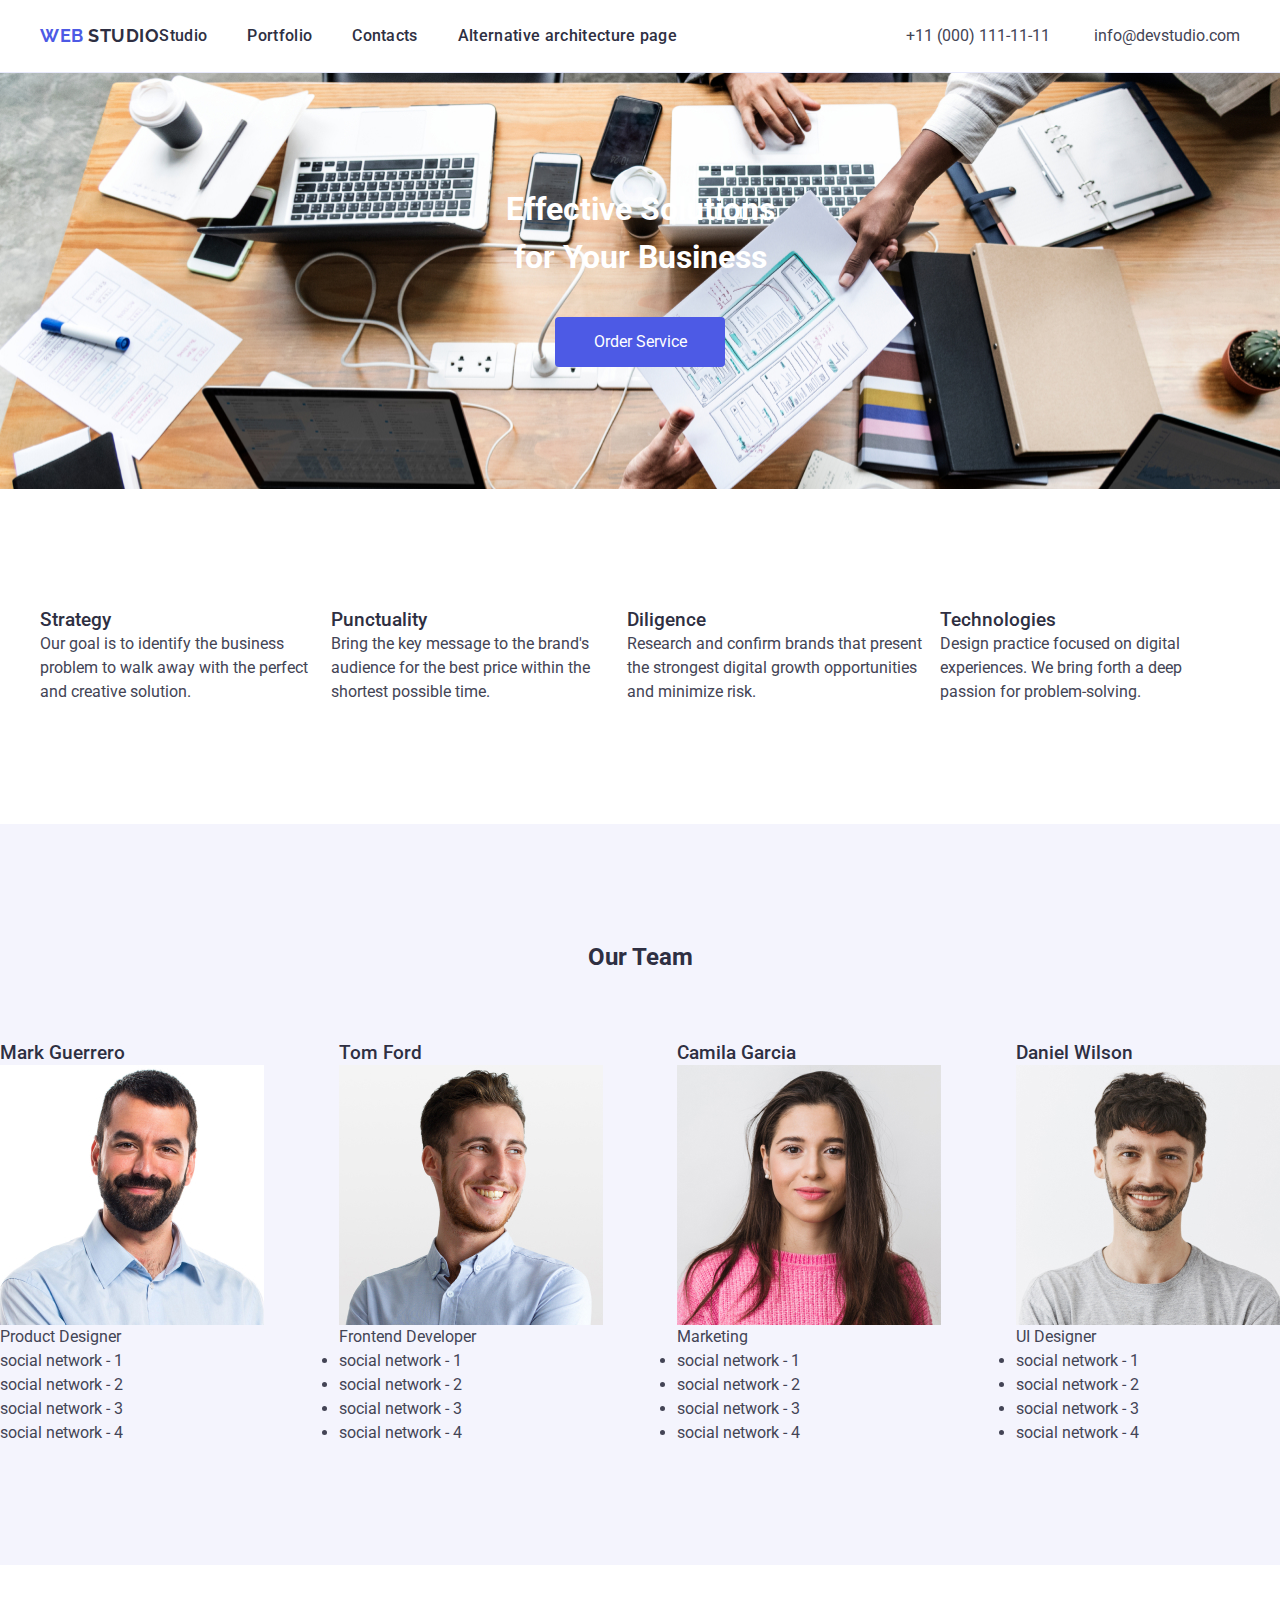
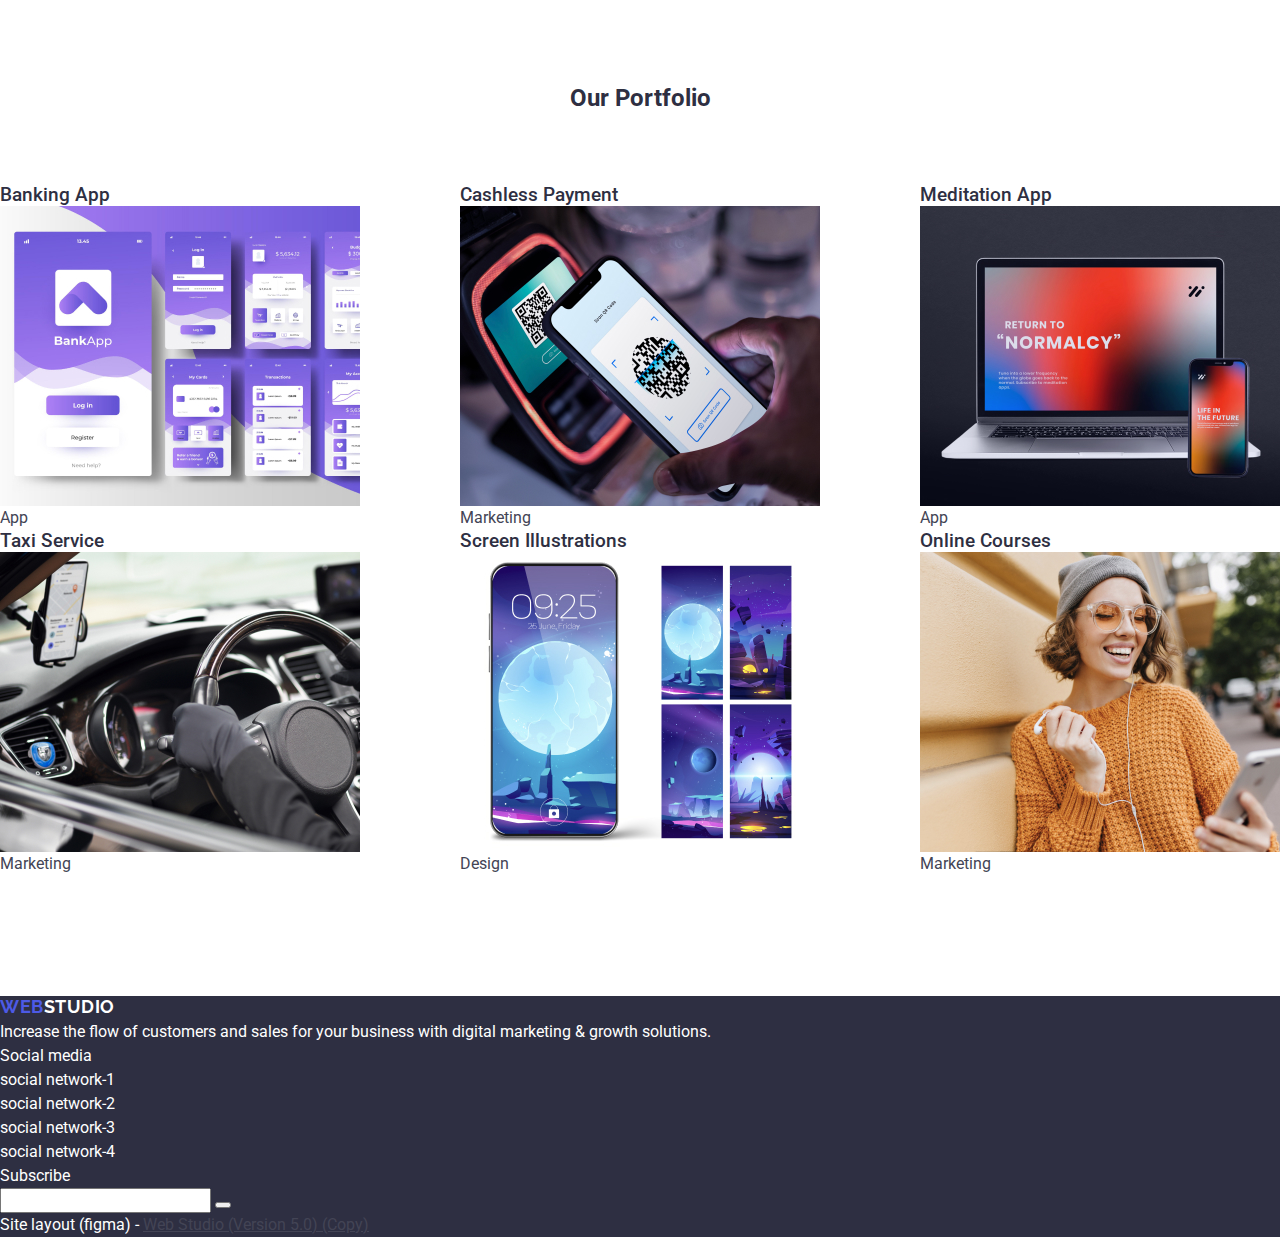
==== commit 16674b4b: "base css" ====
--- a/index.html
+++ b/index.html
@@ -12,15 +12,16 @@
     />
     <link rel="stylesheet" href="./css/normalize.8.0.1.css" />
     <link rel="stylesheet" href="./css/common.css" />
+    <link rel="stylesheet" href="./css/studio.css" />
   </head>
   <body>
     <div class="body-header--blok">
-      <header class="body-header">
+      <header class="body-header container">
         <nav class="nav-global" aria-label="Основная навигация">
-          <a class="link logo nav-global--logo" href="./index.html"> <span>Web</span>Studio </a>
+          <a class="link logo logo__black nav-global--logo" href="./index.html"><span>Web</span> Studio</a>
 
           <ul class="list nav-global--list">
-            <li class="nav-global--item"><a class="link nav-global--link" href="./index.html"> Studio</a></li>
+            <li class="nav-global--item"><a class="link nav-global--link" href="./index.html"> Studio </a></li>
             <li class="nav-global--item"><a class="link nav-global--link" href="#">Portfolio</a></li>
             <li class="nav-global--item"><a class="link nav-global--link" href="#">Contacts</a></li>
             <li class="nav-global--item">
@@ -60,149 +61,177 @@
     -->
 
     <main>
-      <!-- <header></header> -->
-      <div>
-        <h1>
-          Effective Solutions <br />
-          for Your Business
-        </h1>
-        <button type="button">Order Service</button>
-      </div>
-
-      <section>
-        <h2>Our advantages</h2>
-
-        <section>
-          <h3>Strategy</h3>
-          <p>Our goal is to identify the business problem to walk away with the perfect and creative solution.</p>
+      <!-- ////////////////////////////////////////////////  -->
+      <!-- hero  -->
+
+      <div class="hero--section">
+        <div class="hero--container container">
+          <h1 class="hero--title">
+            Effective Solutions <br />
+            for Your Business
+          </h1>
+          <button class="hero--btn btn" type="button">Order Service</button>
+        </div>
+      </div>
+
+      <div class="chess-grid">
+        <!-- ////////////////////////////////////////////////  -->
+        <!-- advantages  -->
+
+        <section class="section">
+          <div class="container">
+            <h2 class="visually-hidden">Our advantages</h2>
+
+            <div class="advantages--list">
+              <section>
+                <h3 class="advantages--subtitle">Strategy</h3>
+                <p>Our goal is to identify the business problem to walk away with the perfect and creative solution.</p>
+              </section>
+
+              <section>
+                <h3 class="advantages--subtitle">Punctuality</h3>
+                <p>
+                  Bring the key message to the brand's audience for the best price within the shortest possible time.
+                </p>
+              </section>
+
+              <section>
+                <h3 class="advantages--subtitle">Diligence</h3>
+                <p>
+                  Research and confirm brands that present the strongest digital growth opportunities and minimize risk.
+                </p>
+              </section>
+
+              <section>
+                <h3 class="advantages--subtitle">Technologies</h3>
+                <p>
+                  Design practice focused on digital experiences. We bring forth a deep passion for problem-solving.
+                </p>
+              </section>
+            </div>
+          </div>
         </section>
 
-        <section>
-          <h3>Punctuality</h3>
-          <p>Bring the key message to the brand's audience for the best price within the shortest possible time.</p>
+        <!-- ////////////////////////////////////////////////  -->
+        <!-- team  -->
+
+        <section class="section team--section">
+          <h2>Our Team</h2>
+
+          <div class="team--list">
+            <section>
+              <h3>Mark Guerrero</h3>
+              <img src="./img/team/mark-guerrero.jpg" alt="Mark Guerrero" />
+              <header>
+                <p>Product Designer</p>
+                <ul>
+                  <li><p>social network - 1</p></li>
+                  <li><p>social network - 2</p></li>
+                  <li><p>social network - 3</p></li>
+                  <li><p>social network - 4</p></li>
+                </ul>
+              </header>
+            </section>
+
+            <section>
+              <h3>Tom Ford</h3>
+              <img src="./img/team/tom-ford.jpg" alt="Tom Ford" />
+              <header>
+                <p>Frontend Developer</p>
+                <ul>
+                  <li><p>social network - 1</p></li>
+                  <li><p>social network - 2</p></li>
+                  <li><p>social network - 3</p></li>
+                  <li><p>social network - 4</p></li>
+                </ul>
+              </header>
+            </section>
+
+            <section>
+              <h3>Camila Garcia</h3>
+              <img src="./img/team/camila-garcia.jpg" alt="Camila Garcia" />
+              <header>
+                <p>Marketing</p>
+                <ul>
+                  <li><p>social network - 1</p></li>
+                  <li><p>social network - 2</p></li>
+                  <li><p>social network - 3</p></li>
+                  <li><p>social network - 4</p></li>
+                </ul>
+              </header>
+            </section>
+
+            <section>
+              <h3>Daniel Wilson</h3>
+              <img src="./img/team/daniel-wilson.jpg" alt="Daniel Wilson" />
+              <header>
+                <p>UI Designer</p>
+                <ul>
+                  <li><p>social network - 1</p></li>
+                  <li><p>social network - 2</p></li>
+                  <li><p>social network - 3</p></li>
+                  <li><p>social network - 4</p></li>
+                </ul>
+              </header>
+            </section>
+          </div>
         </section>
 
-        <section>
-          <h3>Diligence</h3>
-          <p>Research and confirm brands that present the strongest digital growth opportunities and minimize risk.</p>
+        <!-- ////////////////////////////////////////////////  -->
+        <!-- portfolio  -->
+        <section class="section">
+          <h2>Our Portfolio</h2>
+
+          <div class="portfolio--list">
+            <article>
+              <h3>Banking App</h3>
+              <img src="./img/portfolio/banking-app.jpg" alt="Banking App" />
+              <header>
+                <p>App</p>
+              </header>
+            </article>
+
+            <article>
+              <h3>Cashless Payment</h3>
+              <img src="./img/portfolio/cashless-payment.jpg" alt="Cashless Payment" />
+              <header>
+                <p>Marketing</p>
+              </header>
+            </article>
+
+            <article>
+              <h3>Meditation App</h3>
+              <img src="./img/portfolio/meditation-app.jpg" alt="Meditation App" />
+              <header>
+                <p>App</p>
+              </header>
+            </article>
+
+            <article>
+              <h3>Taxi Service</h3>
+              <img src="./img/portfolio/taxi-service.jpg" alt="Taxi Service" />
+              <header><p>Marketing</p></header>
+            </article>
+
+            <article>
+              <h3>Screen Illustrations</h3>
+              <img src="./img/portfolio/screen-illustrations.jpg" alt="Screen Illustrations" />
+              <header><p>Design</p></header>
+            </article>
+
+            <article>
+              <h3>Online Courses</h3>
+              <img src="./img/portfolio/online-courses.jpg" alt="Online Courses" />
+              <header><p>Marketing</p></header>
+            </article>
+          </div>
         </section>
-
-        <section>
-          <h3>Technologies</h3>
-          <p>Design practice focused on digital experiences. We bring forth a deep passion for problem-solving.</p>
-        </section>
-      </section>
-
-      <section>
-        <h2>Our Team</h2>
-
-        <section>
-          <h3>Mark Guerrero</h3>
-          <img src="./img/team/mark-guerrero.jpg" alt="Mark Guerrero" />
-          <header>
-            <p>Product Designer</p>
-            <ul>
-              <li><p>social network - 1</p></li>
-              <li><p>social network - 2</p></li>
-              <li><p>social network - 3</p></li>
-              <li><p>social network - 4</p></li>
-            </ul>
-          </header>
-        </section>
-
-        <section>
-          <h3>Tom Ford</h3>
-          <img src="./img/team/tom-ford.jpg" alt="Tom Ford" />
-          <header>
-            <p>Frontend Developer</p>
-            <ul>
-              <li><p>social network - 1</p></li>
-              <li><p>social network - 2</p></li>
-              <li><p>social network - 3</p></li>
-              <li><p>social network - 4</p></li>
-            </ul>
-          </header>
-        </section>
-
-        <section>
-          <h3>Camila Garcia</h3>
-          <img src="./img/team/camila-garcia.jpg" alt="Camila Garcia" />
-          <header>
-            <p>Marketing</p>
-            <ul>
-              <li><p>social network - 1</p></li>
-              <li><p>social network - 2</p></li>
-              <li><p>social network - 3</p></li>
-              <li><p>social network - 4</p></li>
-            </ul>
-          </header>
-        </section>
-
-        <section>
-          <h3>Daniel Wilson</h3>
-          <img src="./img/team/daniel-wilson.jpg" alt="Daniel Wilson" />
-          <header>
-            <p>UI Designer</p>
-            <ul>
-              <li><p>social network - 1</p></li>
-              <li><p>social network - 2</p></li>
-              <li><p>social network - 3</p></li>
-              <li><p>social network - 4</p></li>
-            </ul>
-          </header>
-        </section>
-      </section>
-
-      <section>
-        <h2>Our Portfolio</h2>
-
-        <article>
-          <h3>Banking App</h3>
-          <img src="./img/portfolio/banking-app.jpg" alt="Banking App" />
-          <header>
-            <p>App</p>
-          </header>
-        </article>
-
-        <article>
-          <h3>Cashless Payment</h3>
-          <img src="./img/portfolio/cashless-payment.jpg" alt="Cashless Payment" />
-          <header>
-            <p>Marketing</p>
-          </header>
-        </article>
-
-        <article>
-          <h3>Meditation App</h3>
-          <img src="./img/portfolio/meditation-app.jpg" alt="Meditation App" />
-          <header>
-            <p>App</p>
-          </header>
-        </article>
-
-        <article>
-          <h3>Taxi Service</h3>
-          <img src="./img/portfolio/taxi-service.jpg" alt="Taxi Service" />
-          <header><p>Marketing</p></header>
-        </article>
-
-        <article>
-          <h3>Screen Illustrations</h3>
-          <img src="./img/portfolio/screen-illustrations.jpg" alt="Screen Illustrations" />
-          <header><p>Design</p></header>
-        </article>
-
-        <article>
-          <h3>Online Courses</h3>
-          <img src="./img/portfolio/online-courses.jpg" alt="Online Courses" />
-          <header><p>Marketing</p></header>
-        </article>
-      </section>
+      </div>
     </main>
 
     <footer class="body-footer">
       <div>
-        <a href="#"><span>Web</span>Studio</a>
+        <a class="logo logo__white link" href="#"><span>Web</span>Studio</a>
         <p>Increase the flow of customers and sales for your business with digital marketing & growth solutions.</p>
       </div>
       <div>
--- a/css/common.css
+++ b/css/common.css
@@ -31,8 +31,8 @@
 }
 
 /* //////////////////////////////////////////////// */
-
 /* style */
+
 body {
   font-family: 'Roboto', sans-serif;
   color: var(--color-de);
@@ -43,11 +43,43 @@
   color: var(--color-de);
 }
 
+address {
+  font-style: normal;
+}
+
+ul,
+ol {
+  margin-top: 0;
+  margin-bottom: 0;
+  padding-left: 0;
+}
+
+img {
+  display: block;
+  max-width: 100%;
+  height: auto;
+}
+
+h1,
+h3,
+h4,
+h5,
+h6,
+p {
+  margin-top: 0;
+  margin-bottom: 0;
+}
+
 h2,
 h3 {
   color: var(--color-he);
 }
 h2 {
+  margin-top: 0;
+  margin-bottom: 72px;
+
+  text-align: center;
+
   font-weight: 700;
   text-transform: capitalize;
   line-height: 1.11;
@@ -66,7 +98,6 @@
 }
 
 /* //////////////////////////////////////////////// */
-
 /* body-header */
 
 .body-header--blok {
@@ -78,16 +109,49 @@
   justify-content: space-between;
   align-items: center;
 
-  margin-left: auto;
-  margin-right: auto;
-
-  max-width: 1200px;
-}
-/* //////////////////////////////////////////////// */
-
+  padding-top: 24px;
+  padding-bottom: 24px;
+}
+
+/* //////////////////////////////////////////////// */
+/* nav-global */
+
+.nav-global {
+  display: flex;
+  align-items: center;
+}
+
+.nav-global--list {
+  display: flex;
+}
+.nav-global--link {
+  color: var(--color-he);
+  font-weight: 500;
+  letter-spacing: 0.32px;
+}
+.nav-global--item:not(:last-child) {
+  margin-right: 40px;
+}
+
+/* //////////////////////////////////////////////// */
+/* address */
+
+.address a:not(:last-child) {
+  margin-right: 40px;
+}
+
+/* //////////////////////////////////////////////// */
+/* body-footer */
+
+.body-footer {
+  color: var(--color-wh);
+  background-color: var(--background-da);
+}
+
+/* //////////////////////////////////////////////// */
 /* logo */
+
 .logo {
-  color: var(--color-he);
   font-family: var(--font-family__logo);
   font-size: 18px;
   font-weight: 700;
@@ -100,35 +164,64 @@
   color: var(--color-ac);
 }
 
-/* //////////////////////////////////////////////// */
-
-/* nav-global */
-.nav-global {
-  display: flex;
-  align-items: center;
-}
-
-.nav-global--list {
-  display: flex;
-}
-.nav-global--link {
+.logo__black {
   color: var(--color-he);
-  font-weight: 500;
-  letter-spacing: 0.32px;
-}
-.nav-global--item:not(:last-child) {
-  margin-right: 40px;
-}
-/* //////////////////////////////////////////////// */
-
-/* address */
-.address a:not(:last-child) {
-  margin-right: 40px;
-}
-
-/* //////////////////////////////////////////////// */
-
-/* body-footer */
-.body-footer {
-  background-color: var(--background-da);
-}
+}
+
+.logo__white {
+  color: var(--color-wh);
+}
+
+/* //////////////////////////////////////////////// */
+/* btn */
+
+.btn {
+  display: block;
+  min-width: 170px;
+
+  padding-top: 16px;
+  padding-bottom: 16px;
+
+  border: none;
+  border-radius: 4px;
+
+  color: var(--color-wh);
+  background-color: var(--color-ac);
+}
+
+/* //////////////////////////////////////////////// */
+/* section */
+
+.section {
+  padding-top: 120px;
+  padding-bottom: 120px;
+}
+
+/* //////////////////////////////////////////////// */
+/* container */
+
+.container {
+  max-width: 1200px;
+
+  margin-left: auto;
+  margin-right: auto;
+
+  padding-left: 15px;
+  padding-right: 15px;
+}
+
+/* //////////////////////////////////////////////// */
+/* auxiliary */
+
+.visually-hidden {
+  position: absolute;
+  width: 1px;
+  height: 1px;
+  margin: -1px;
+  border: 0;
+  padding: 0;
+  white-space: nowrap;
+  clip-path: inset(100%);
+  clip: rect(0 0 0 0);
+  overflow: hidden;
+}
--- a/css/studio.css
+++ b/css/studio.css
@@ -0,0 +1,57 @@
+.chess-grid > section:nth-child(2n) {
+  background-color: var(--background-au);
+}
+
+/* //////////////////////////////////////////////// */
+/* hero */
+
+.hero--section {
+  background-image: url(../img/hero/desktop.jpg);
+  padding-top: 112px;
+  padding-bottom: 122px;
+}
+
+.hero--container {
+  margin-left: auto;
+  margin-right: auto;
+}
+.hero--title {
+  margin-top: 0;
+  margin-bottom: 36px;
+
+  text-align: center;
+  color: var(--color-wh);
+}
+
+.hero--btn {
+  margin-left: auto;
+  margin-right: auto;
+}
+
+/* //////////////////////////////////////////////// */
+/* advantages */
+
+.advantages--list {
+  display: flex;
+  justify-content: space-between;
+}
+
+.advantages--title {
+  margin-bottom: 8px;
+}
+
+/* //////////////////////////////////////////////// */
+/* team */
+
+.team--list {
+  display: flex;
+  justify-content: space-between;
+}
+
+/* //////////////////////////////////////////////// */
+/* portfolio */
+.portfolio--list {
+  display: flex;
+  justify-content: space-between;
+  flex-wrap: wrap;
+}
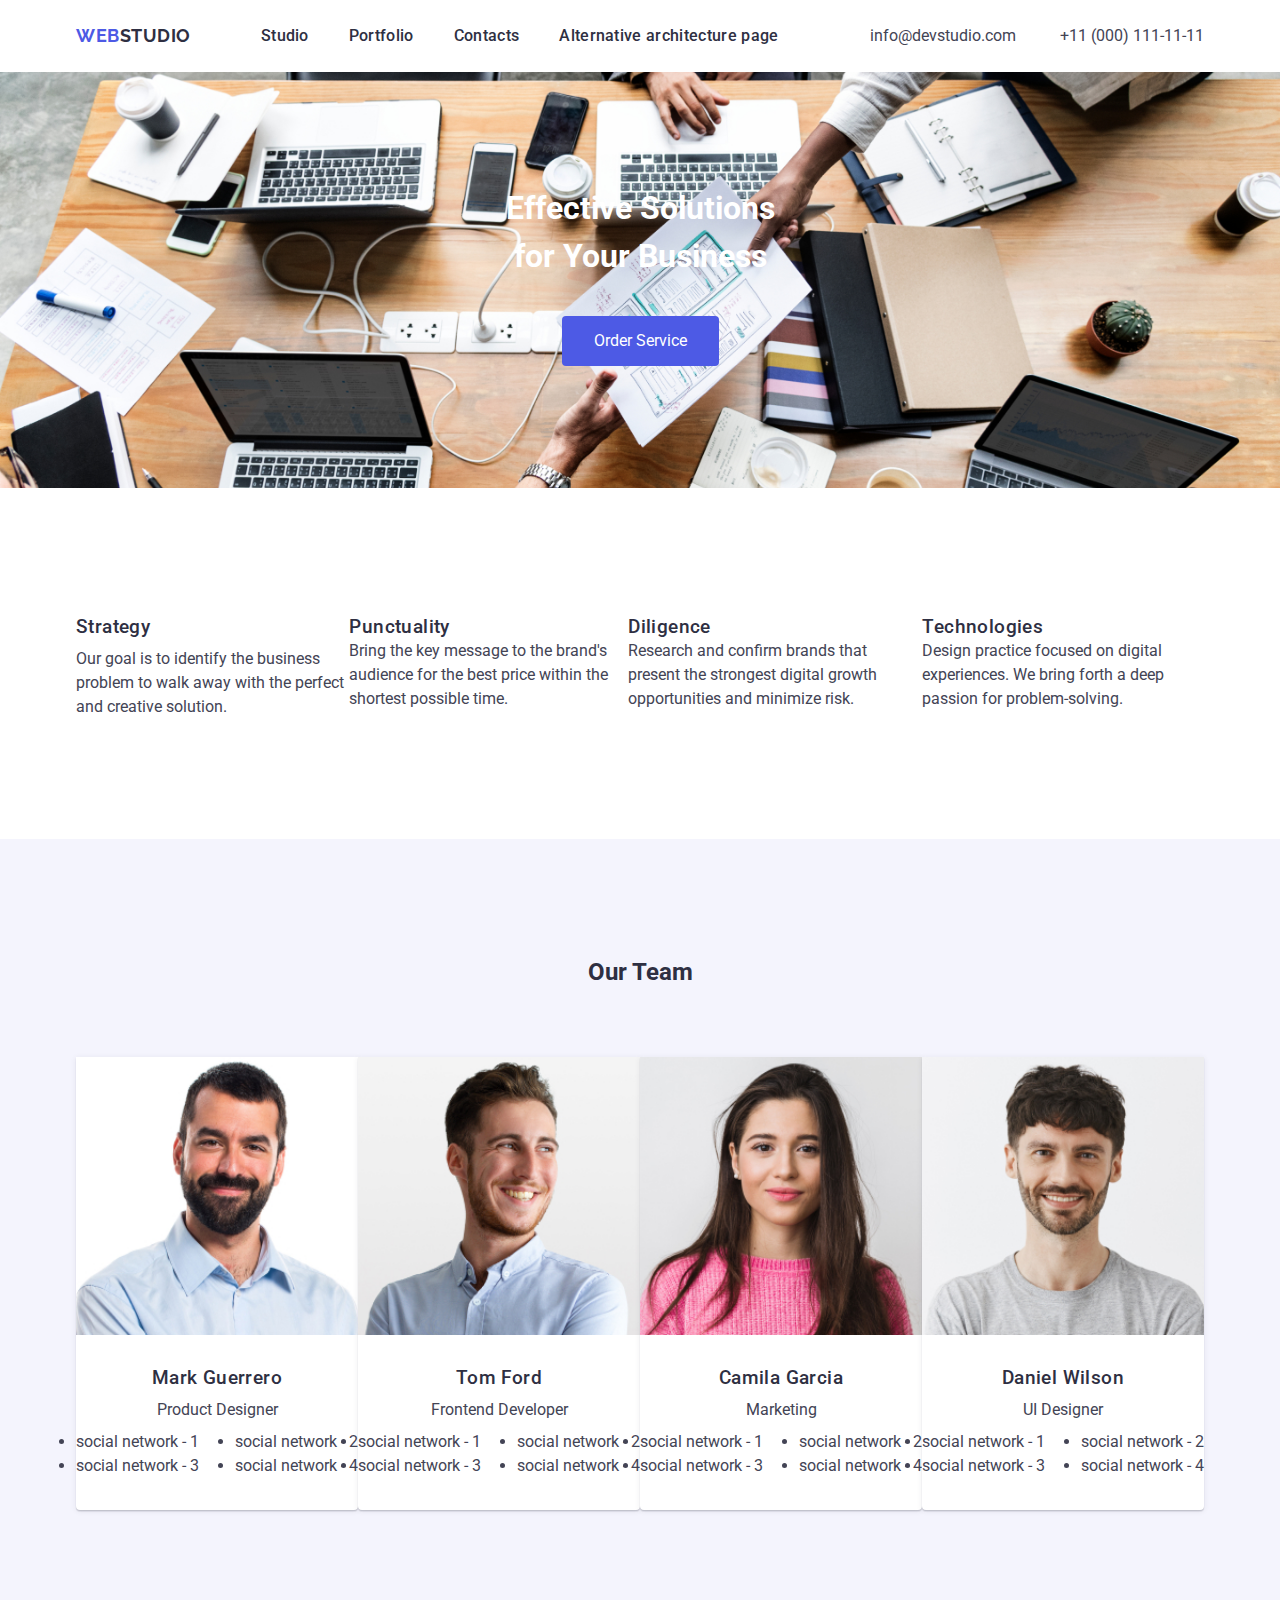
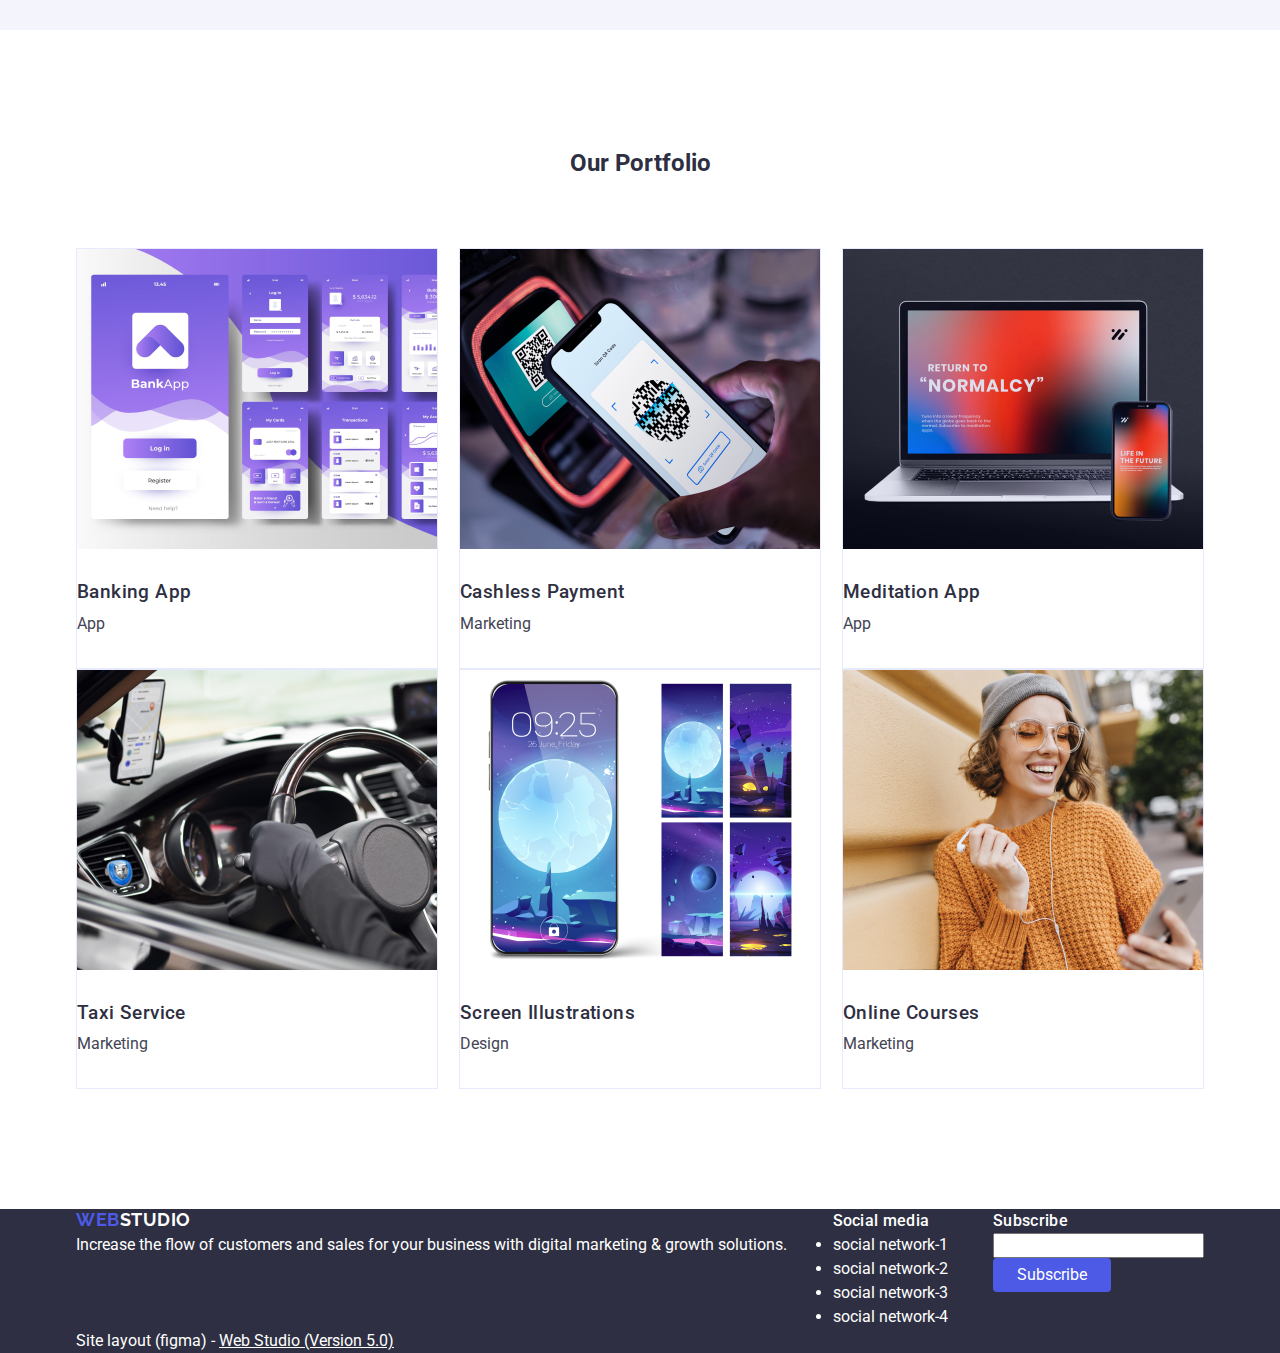
==== commit e20f0b1b: "add all test css" ====
--- a/index.html
+++ b/index.html
@@ -15,10 +15,12 @@
     <link rel="stylesheet" href="./css/studio.css" />
   </head>
   <body>
-    <div class="body-header--blok">
-      <header class="body-header container">
+    <!-- ////////////////////////////////////////////////  -->
+    <!-- header body  -->
+    <header class="body-header">
+      <div class="container flex-b">
         <nav class="nav-global" aria-label="Основная навигация">
-          <a class="link logo logo__black nav-global--logo" href="./index.html"><span>Web</span> Studio</a>
+          <a class="link logo logo__black" href="./index.html"><span>Web</span>Studio</a>
 
           <ul class="list nav-global--list">
             <li class="nav-global--item"><a class="link nav-global--link" href="./index.html"> Studio </a></li>
@@ -30,11 +32,11 @@
           </ul>
         </nav>
         <address class="address">
+          <a class="link address__link" href="mailto:info@devstudio.com">info@devstudio.com</a>
           <a class="link address__link" href="tel:+110001111111">+11 (000) 111-11-11</a>
-          <a class="link address__link" href="mailto:info@devstudio.com">info@devstudio.com</a>
         </address>
-      </header>
-    </div>
+      </div>
+    </header>
 
     <!-- 
     1 день 
@@ -60,10 +62,11 @@
     это "важная" выжимка нашей компании и каждый пункт является секционным  контентом, поэтому в данном случае считаю, что будет нормально использовать что с оборачиванием в ul li или просто в div для дальнейшей стилизации. Поэтому создам еще один html документ, который будет построен через дополнительную группировку ul, а в другом просто section[section, section...], и пока не найду продолжение как поисковая система google лучше интерпретирует информацию, буду стараться писать в двух вариантах  
     -->
 
+    <!-- ////////////////////////////////////////////////  -->
+    <!-- main  -->
     <main>
       <!-- ////////////////////////////////////////////////  -->
       <!-- hero  -->
-
       <div class="hero--section">
         <div class="hero--container container">
           <h1 class="hero--title">
@@ -77,7 +80,6 @@
       <div class="chess-grid">
         <!-- ////////////////////////////////////////////////  -->
         <!-- advantages  -->
-
         <section class="section">
           <div class="container">
             <h2 class="visually-hidden">Our advantages</h2>
@@ -85,7 +87,9 @@
             <div class="advantages--list">
               <section>
                 <h3 class="advantages--subtitle">Strategy</h3>
-                <p>Our goal is to identify the business problem to walk away with the perfect and creative solution.</p>
+                <p class="advantages--text">
+                  Our goal is to identify the business problem to walk away with the perfect and creative solution.
+                </p>
               </section>
 
               <section>
@@ -114,157 +118,173 @@
 
         <!-- ////////////////////////////////////////////////  -->
         <!-- team  -->
-
         <section class="section team--section">
-          <h2>Our Team</h2>
-
-          <div class="team--list">
-            <section>
-              <h3>Mark Guerrero</h3>
-              <img src="./img/team/mark-guerrero.jpg" alt="Mark Guerrero" />
-              <header>
-                <p>Product Designer</p>
-                <ul>
-                  <li><p>social network - 1</p></li>
-                  <li><p>social network - 2</p></li>
-                  <li><p>social network - 3</p></li>
-                  <li><p>social network - 4</p></li>
-                </ul>
-              </header>
-            </section>
-
-            <section>
-              <h3>Tom Ford</h3>
-              <img src="./img/team/tom-ford.jpg" alt="Tom Ford" />
-              <header>
-                <p>Frontend Developer</p>
-                <ul>
-                  <li><p>social network - 1</p></li>
-                  <li><p>social network - 2</p></li>
-                  <li><p>social network - 3</p></li>
-                  <li><p>social network - 4</p></li>
-                </ul>
-              </header>
-            </section>
-
-            <section>
-              <h3>Camila Garcia</h3>
-              <img src="./img/team/camila-garcia.jpg" alt="Camila Garcia" />
-              <header>
-                <p>Marketing</p>
-                <ul>
-                  <li><p>social network - 1</p></li>
-                  <li><p>social network - 2</p></li>
-                  <li><p>social network - 3</p></li>
-                  <li><p>social network - 4</p></li>
-                </ul>
-              </header>
-            </section>
-
-            <section>
-              <h3>Daniel Wilson</h3>
-              <img src="./img/team/daniel-wilson.jpg" alt="Daniel Wilson" />
-              <header>
-                <p>UI Designer</p>
-                <ul>
-                  <li><p>social network - 1</p></li>
-                  <li><p>social network - 2</p></li>
-                  <li><p>social network - 3</p></li>
-                  <li><p>social network - 4</p></li>
-                </ul>
-              </header>
-            </section>
+          <div class="container">
+            <h2>Our Team</h2>
+
+            <div class="team--list">
+              <section class="order team--item">
+                <h3>Mark Guerrero</h3>
+                <img src="./img/team/mark-guerrero.jpg" alt="Mark Guerrero" />
+                <header class="team--item-header">
+                  <p>Product Designer</p>
+                  <ul>
+                    <li><p>social network - 1</p></li>
+                    <li><p>social network - 2</p></li>
+                    <li><p>social network - 3</p></li>
+                    <li><p>social network - 4</p></li>
+                  </ul>
+                </header>
+              </section>
+
+              <section class="order team--item">
+                <h3>Tom Ford</h3>
+                <img src="./img/team/tom-ford.jpg" alt="Tom Ford" />
+                <header class="team--item-header">
+                  <p>Frontend Developer</p>
+                  <ul>
+                    <li><p>social network - 1</p></li>
+                    <li><p>social network - 2</p></li>
+                    <li><p>social network - 3</p></li>
+                    <li><p>social network - 4</p></li>
+                  </ul>
+                </header>
+              </section>
+
+              <section class="order team--item">
+                <h3>Camila Garcia</h3>
+                <img src="./img/team/camila-garcia.jpg" alt="Camila Garcia" />
+                <header class="team--item-header">
+                  <p>Marketing</p>
+                  <ul>
+                    <li><p>social network - 1</p></li>
+                    <li><p>social network - 2</p></li>
+                    <li><p>social network - 3</p></li>
+                    <li><p>social network - 4</p></li>
+                  </ul>
+                </header>
+              </section>
+
+              <section class="order team--item">
+                <h3>Daniel Wilson</h3>
+                <img src="./img/team/daniel-wilson.jpg" alt="Daniel Wilson" />
+                <header class="team--item-header">
+                  <p>UI Designer</p>
+                  <ul>
+                    <li><p>social network - 1</p></li>
+                    <li><p>social network - 2</p></li>
+                    <li><p>social network - 3</p></li>
+                    <li><p>social network - 4</p></li>
+                  </ul>
+                </header>
+              </section>
+            </div>
           </div>
         </section>
 
         <!-- ////////////////////////////////////////////////  -->
         <!-- portfolio  -->
         <section class="section">
-          <h2>Our Portfolio</h2>
-
-          <div class="portfolio--list">
-            <article>
-              <h3>Banking App</h3>
-              <img src="./img/portfolio/banking-app.jpg" alt="Banking App" />
-              <header>
-                <p>App</p>
-              </header>
-            </article>
-
-            <article>
-              <h3>Cashless Payment</h3>
-              <img src="./img/portfolio/cashless-payment.jpg" alt="Cashless Payment" />
-              <header>
-                <p>Marketing</p>
-              </header>
-            </article>
-
-            <article>
-              <h3>Meditation App</h3>
-              <img src="./img/portfolio/meditation-app.jpg" alt="Meditation App" />
-              <header>
-                <p>App</p>
-              </header>
-            </article>
-
-            <article>
-              <h3>Taxi Service</h3>
-              <img src="./img/portfolio/taxi-service.jpg" alt="Taxi Service" />
-              <header><p>Marketing</p></header>
-            </article>
-
-            <article>
-              <h3>Screen Illustrations</h3>
-              <img src="./img/portfolio/screen-illustrations.jpg" alt="Screen Illustrations" />
-              <header><p>Design</p></header>
-            </article>
-
-            <article>
-              <h3>Online Courses</h3>
-              <img src="./img/portfolio/online-courses.jpg" alt="Online Courses" />
-              <header><p>Marketing</p></header>
-            </article>
+          <div class="container">
+            <h2>Our Portfolio</h2>
+
+            <div class="portfolio--list">
+              <article class="order portfolio--item">
+                <h3>Banking App</h3>
+                <img src="./img/portfolio/banking-app.jpg" alt="Banking App" />
+                <header class="portfolio--item-header">
+                  <p>App</p>
+                </header>
+              </article>
+
+              <article class="order portfolio--item">
+                <h3>Cashless Payment</h3>
+                <img src="./img/portfolio/cashless-payment.jpg" alt="Cashless Payment" />
+                <header class="portfolio--item-header">
+                  <p>Marketing</p>
+                </header>
+              </article>
+
+              <article class="order portfolio--item">
+                <h3>Meditation App</h3>
+                <img src="./img/portfolio/meditation-app.jpg" alt="Meditation App" />
+                <header class="portfolio--item-header">
+                  <p>App</p>
+                </header>
+              </article>
+
+              <article class="order portfolio--item">
+                <h3>Taxi Service</h3>
+                <img src="./img/portfolio/taxi-service.jpg" alt="Taxi Service" />
+                <header class="portfolio--item-header">
+                  <p>Marketing</p>
+                </header>
+              </article>
+
+              <article class="order portfolio--item">
+                <h3>Screen Illustrations</h3>
+                <img src="./img/portfolio/screen-illustrations.jpg" alt="Screen Illustrations" />
+                <header class="portfolio--item-header">
+                  <p>Design</p>
+                </header>
+              </article>
+
+              <article class="order portfolio--item">
+                <h3>Online Courses</h3>
+                <img src="./img/portfolio/online-courses.jpg" alt="Online Courses" />
+                <header class="portfolio--item-header">
+                  <p>Marketing</p>
+                </header>
+              </article>
+            </div>
           </div>
         </section>
       </div>
     </main>
 
+    <!-- ////////////////////////////////////////////////  -->
+    <!-- footer body  -->
     <footer class="body-footer">
-      <div>
-        <a class="logo logo__white link" href="#"><span>Web</span>Studio</a>
-        <p>Increase the flow of customers and sales for your business with digital marketing & growth solutions.</p>
-      </div>
-      <div>
-        <p>Social media</p>
-        <ul>
-          <li>
-            <p>social network-1</p>
-          </li>
-          <li>
-            <p>social network-2</p>
-          </li>
-          <li>
-            <p>social network-3</p>
-          </li>
-          <li>
-            <p>social network-4</p>
-          </li>
-        </ul>
-      </div>
-
-      <div>
-        <p>Subscribe</p>
-        <input type="email" />
-        <button type="button"></button>
-      </div>
-      <p>
-        Site layout (figma) -
-        <a
-          target="_blank"
-          href="https://www.figma.com/file/7n2HUGNC1GjtZNsyZh3wi0/Web-Studio-(Version-5.0)-(Copy)?type=design&node-id=297046-1554&mode=design&t=5Mn7fDowSlVnDkMd-0"
-          >Web Studio (Version 5.0) (Copy)</a
-        >
-      </p>
+      <div class="container">
+        <div class="flex-b">
+          <div>
+            <a class="logo logo__white link" href="#"><span>Web</span>Studio</a>
+            <p>Increase the flow of customers and sales for your business with digital marketing & growth solutions.</p>
+          </div>
+          <div>
+            <p class="body-footer--subtitle">Social media</p>
+            <ul>
+              <li>
+                <p>social network-1</p>
+              </li>
+              <li>
+                <p>social network-2</p>
+              </li>
+              <li>
+                <p>social network-3</p>
+              </li>
+              <li>
+                <p>social network-4</p>
+              </li>
+            </ul>
+          </div>
+
+          <div class="body-footer--subtitle">
+            <p>Subscribe</p>
+            <input type="email" />
+            <button class="btn body-footer--btn" type="button">Subscribe</button>
+          </div>
+        </div>
+        <p>
+          Site layout (figma) -
+          <a
+            class="white"
+            target="_blank"
+            href="https://www.figma.com/file/7n2HUGNC1GjtZNsyZh3wi0/Web-Studio-(Version-5.0)-(Copy)?type=design&node-id=297046-1554&mode=design&t=5Mn7fDowSlVnDkMd-0"
+            >Web Studio (Version 5.0)</a
+          >
+        </p>
+      </div>
     </footer>
   </body>
 </html>
--- a/css/common.css
+++ b/css/common.css
@@ -41,6 +41,7 @@
 
 a {
   color: var(--color-de);
+  /* color: #4d5ae5; */
 }
 
 address {
@@ -61,6 +62,7 @@
 }
 
 h1,
+h2,
 h3,
 h4,
 h5,
@@ -75,139 +77,16 @@
   color: var(--color-he);
 }
 h2 {
-  margin-top: 0;
-  margin-bottom: 72px;
-
   text-align: center;
 
   font-weight: 700;
+  line-height: 1.11;
   text-transform: capitalize;
-  line-height: 1.11;
 }
 h3 {
   font-weight: 500;
   line-height: 1.2;
-}
-
-.list {
-  list-style-type: none;
-}
-
-.link {
-  text-decoration: none;
-}
-
-/* //////////////////////////////////////////////// */
-/* body-header */
-
-.body-header--blok {
-  border-bottom: 1px solid var(--color-wh-2);
-}
-
-.body-header {
-  display: flex;
-  justify-content: space-between;
-  align-items: center;
-
-  padding-top: 24px;
-  padding-bottom: 24px;
-}
-
-/* //////////////////////////////////////////////// */
-/* nav-global */
-
-.nav-global {
-  display: flex;
-  align-items: center;
-}
-
-.nav-global--list {
-  display: flex;
-}
-.nav-global--link {
-  color: var(--color-he);
-  font-weight: 500;
-  letter-spacing: 0.32px;
-}
-.nav-global--item:not(:last-child) {
-  margin-right: 40px;
-}
-
-/* //////////////////////////////////////////////// */
-/* address */
-
-.address a:not(:last-child) {
-  margin-right: 40px;
-}
-
-/* //////////////////////////////////////////////// */
-/* body-footer */
-
-.body-footer {
-  color: var(--color-wh);
-  background-color: var(--background-da);
-}
-
-/* //////////////////////////////////////////////// */
-/* logo */
-
-.logo {
-  font-family: var(--font-family__logo);
-  font-size: 18px;
-  font-weight: 700;
-  line-height: 1.16;
-  letter-spacing: 0.54px;
-  text-transform: uppercase;
-}
-
-.logo span {
-  color: var(--color-ac);
-}
-
-.logo__black {
-  color: var(--color-he);
-}
-
-.logo__white {
-  color: var(--color-wh);
-}
-
-/* //////////////////////////////////////////////// */
-/* btn */
-
-.btn {
-  display: block;
-  min-width: 170px;
-
-  padding-top: 16px;
-  padding-bottom: 16px;
-
-  border: none;
-  border-radius: 4px;
-
-  color: var(--color-wh);
-  background-color: var(--color-ac);
-}
-
-/* //////////////////////////////////////////////// */
-/* section */
-
-.section {
-  padding-top: 120px;
-  padding-bottom: 120px;
-}
-
-/* //////////////////////////////////////////////// */
-/* container */
-
-.container {
-  max-width: 1200px;
-
-  margin-left: auto;
-  margin-right: auto;
-
-  padding-left: 15px;
-  padding-right: 15px;
+  letter-spacing: 0.4px;
 }
 
 /* //////////////////////////////////////////////// */
@@ -225,3 +104,149 @@
   clip: rect(0 0 0 0);
   overflow: hidden;
 }
+
+.flex {
+  display: flex;
+}
+
+.flex-b {
+  display: flex;
+  justify-content: space-between;
+}
+
+.list {
+  list-style-type: none;
+}
+
+.link {
+  text-decoration: none;
+}
+
+.white {
+  color: var(--color-wh);
+}
+
+.order {
+  display: flex;
+  flex-direction: column;
+}
+
+/* //////////////////////////////////////////////// */
+/* btn */
+
+.btn {
+  display: block;
+
+  border: none;
+  border-radius: 4px;
+
+  color: var(--color-wh);
+  background-color: var(--color-ac);
+}
+
+/* //////////////////////////////////////////////// */
+/* section */
+
+.section {
+  padding-top: 120px;
+  padding-bottom: 120px;
+}
+
+/* //////////////////////////////////////////////// */
+/* container */
+
+.container {
+  width: 100%;
+  max-width: 1128px;
+
+  margin-left: auto;
+  margin-right: auto;
+
+  padding-left: 15px;
+  padding-right: 15px;
+}
+
+/* //////////////////////////////////////////////// */
+/* body-header */
+
+.body-header {
+  display: flex;
+  justify-content: space-between;
+  align-items: center;
+
+  padding-top: 24px;
+  padding-bottom: 24px;
+}
+
+/* //////////////////////////////////////////////// */
+/* nav-global */
+
+.nav-global {
+  display: flex;
+  align-items: center;
+}
+
+.nav-global--list {
+  display: flex;
+  margin-left: 70px;
+}
+.nav-global--link {
+  color: var(--color-he);
+  font-weight: 500;
+  letter-spacing: 0.32px;
+}
+.nav-global--item:not(:last-child) {
+  margin-right: 40px;
+}
+
+/* //////////////////////////////////////////////// */
+/* address */
+
+.address a:not(:last-child) {
+  margin-right: 40px;
+}
+
+/* //////////////////////////////////////////////// */
+/* body-footer */
+
+.body-footer {
+  color: var(--color-wh);
+  background-color: var(--background-da);
+}
+
+.body-footer--subtitle {
+  color: var(--color-wh);
+  font-weight: 500;
+  letter-spacing: 0.32px;
+}
+
+.body-footer--btn {
+  padding-top: 8px;
+  padding-bottom: 8px;
+  padding-left: 24px;
+  padding-right: 24px;
+}
+
+/* //////////////////////////////////////////////// */
+/* logo */
+
+.logo {
+  font-family: var(--font-family__logo);
+  font-size: 18px;
+  font-weight: 700;
+  line-height: 1.16;
+  letter-spacing: 0.54px;
+  text-transform: uppercase;
+}
+
+.logo span {
+  color: var(--color-ac);
+}
+
+.logo__black {
+  color: var(--color-he);
+}
+
+.logo__white {
+  color: var(--color-wh);
+}
--- a/css/studio.css
+++ b/css/studio.css
@@ -6,9 +6,12 @@
 /* hero */
 
 .hero--section {
-  background-image: url(../img/hero/desktop.jpg);
   padding-top: 112px;
   padding-bottom: 122px;
+
+  background-image: url(../img/hero/desktop.jpg);
+  background-repeat: repeat;
+  background-size: cover;
 }
 
 .hero--container {
@@ -26,6 +29,11 @@
 .hero--btn {
   margin-left: auto;
   margin-right: auto;
+
+  padding-top: 16px;
+  padding-bottom: 16px;
+  padding-left: 32px;
+  padding-right: 32px;
 }
 
 /* //////////////////////////////////////////////// */
@@ -36,8 +44,12 @@
   justify-content: space-between;
 }
 
-.advantages--title {
-  margin-bottom: 8px;
+.advantages--subtitle {
+  margin-top: 8px;
+}
+
+.advantages--text {
+  margin-top: 8px;
 }
 
 /* //////////////////////////////////////////////// */
@@ -46,6 +58,38 @@
 .team--list {
   display: flex;
   justify-content: space-between;
+
+  margin-top: 72px;
+}
+
+.team--item {
+  padding-bottom: 32px;
+
+  background-color: var(--color-wh);
+  border-radius: 0px 0px 4px 4px;
+  box-shadow: 0px 2px 1px 0px rgba(46, 47, 66, 0.08), 0px 1px 1px 0px rgba(46, 47, 66, 0.16),
+    0px 1px 6px 0px rgba(46, 47, 66, 0.08);
+}
+
+.team--item.order > img {
+  order: -1;
+}
+
+.team--item > h3 {
+  margin-top: 32px;
+  text-align: center;
+}
+
+.team--item-header > p {
+  margin-top: 8px;
+  text-align: center;
+}
+.team--item-header > ul {
+  margin-top: 8px;
+
+  display: flex;
+  justify-content: space-between;
+  flex-wrap: wrap;
 }
 
 /* //////////////////////////////////////////////// */
@@ -54,4 +98,23 @@
   display: flex;
   justify-content: space-between;
   flex-wrap: wrap;
+
+  margin-top: 72px;
 }
+
+.portfolio--item {
+  padding-bottom: 32px;
+
+  border: 1px solid var(--color-wh-2);
+  background: var(--color-wh);
+}
+.portfolio--item.order > img {
+  order: -1;
+}
+.portfolio--item > h3 {
+  margin-top: 32px;
+}
+
+.portfolio--item-header > p {
+  margin-top: 8px;
+}
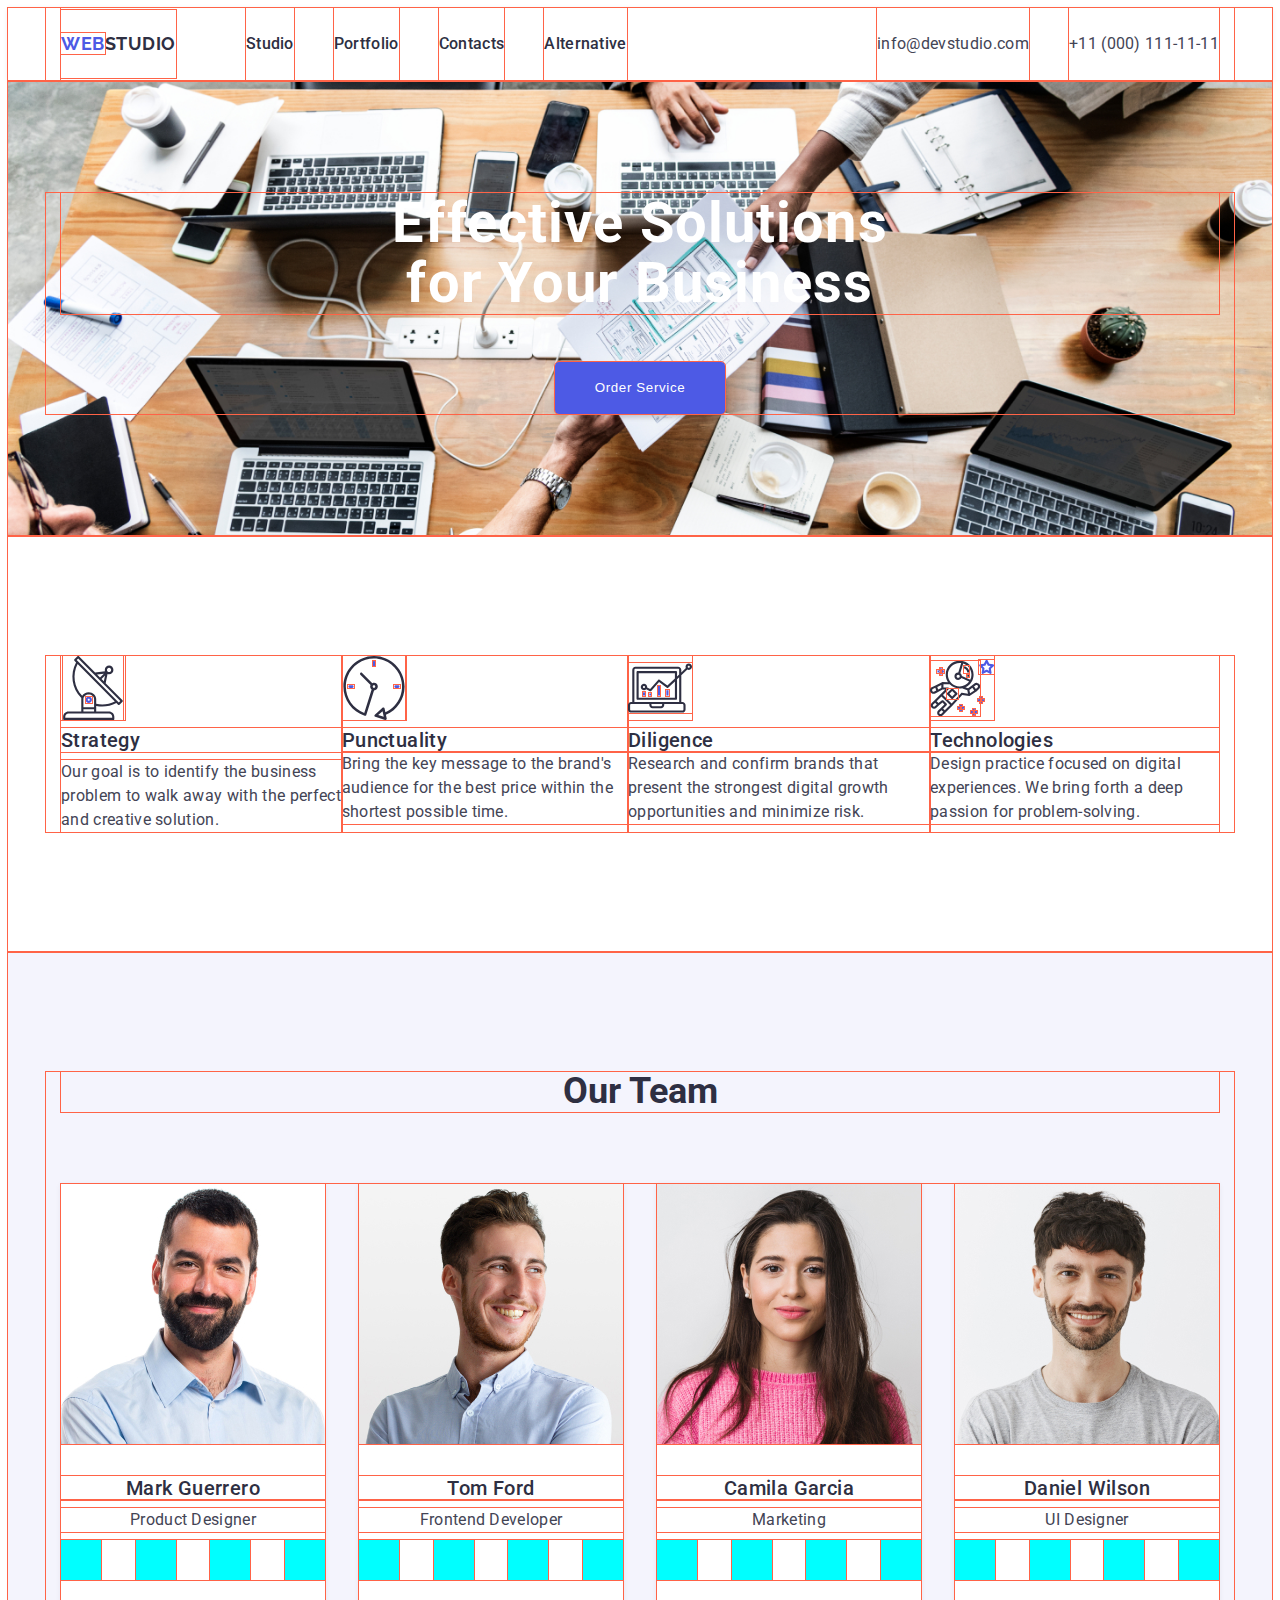
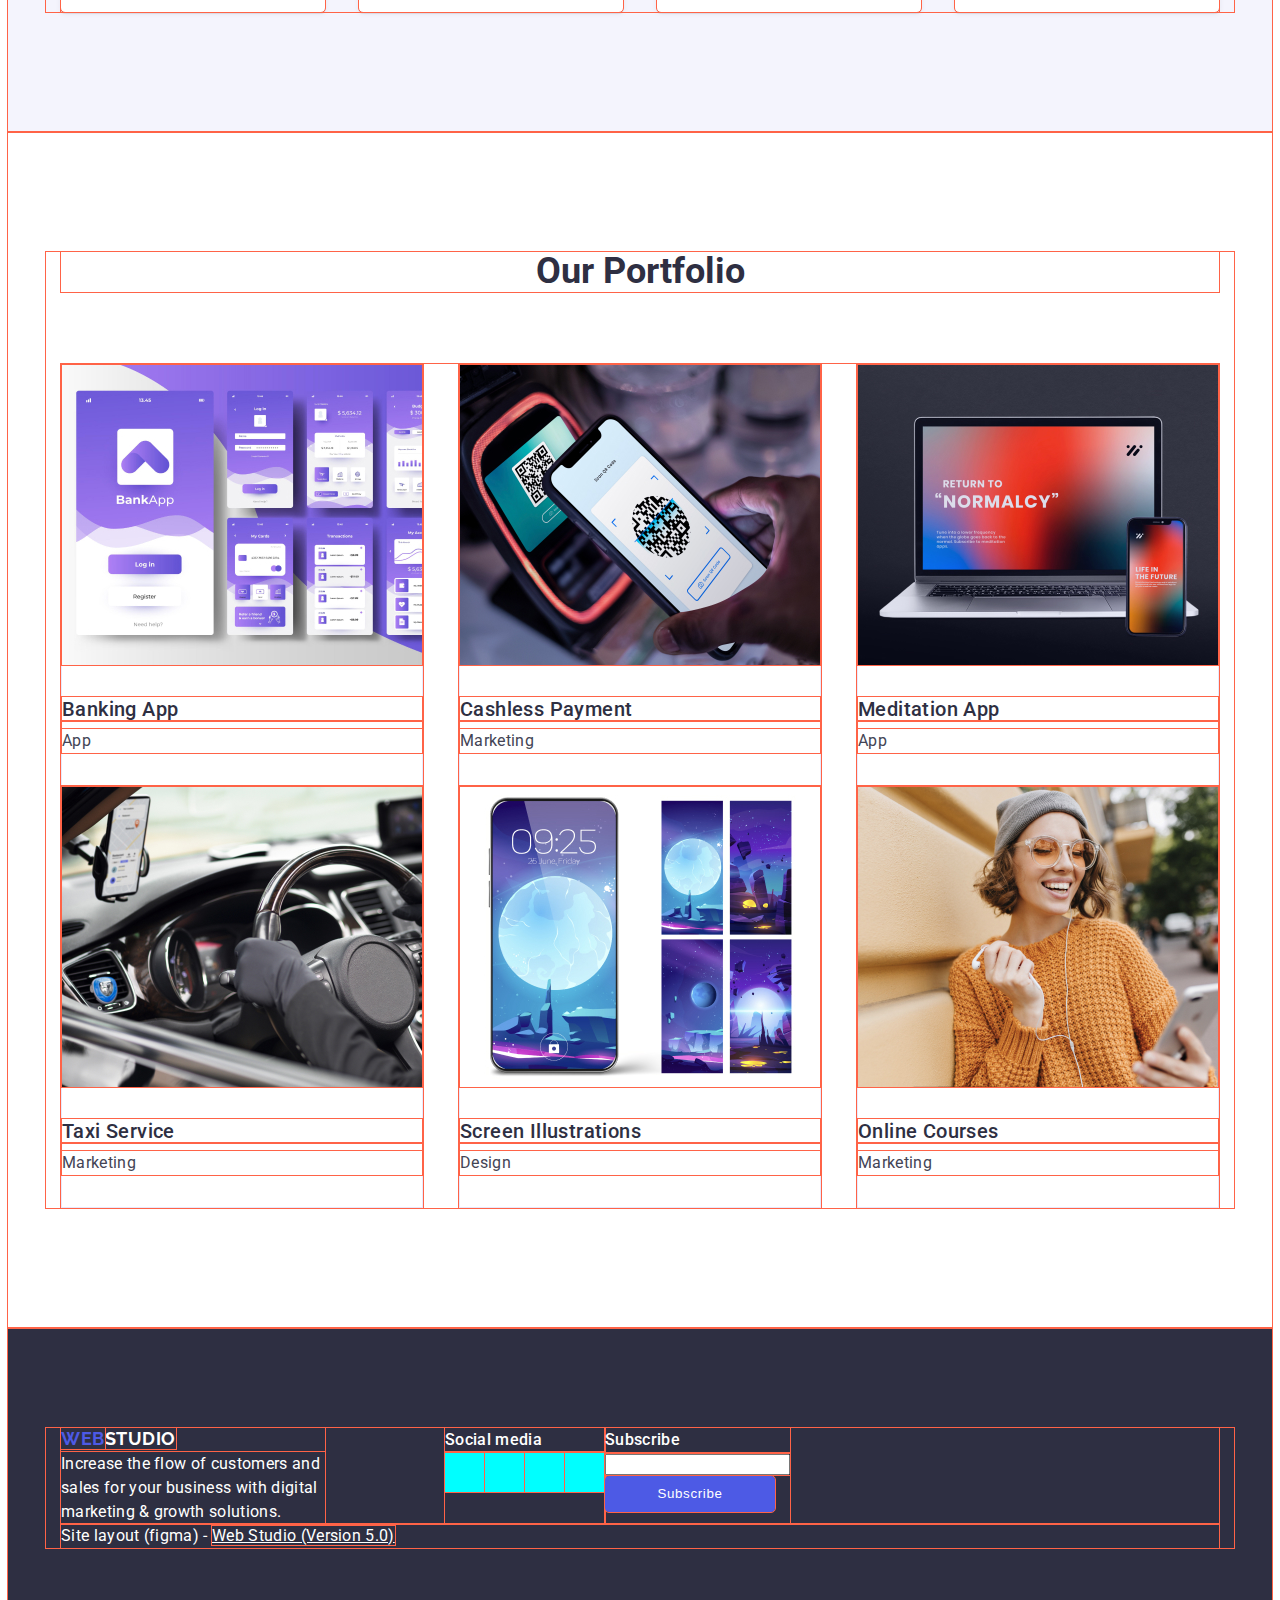
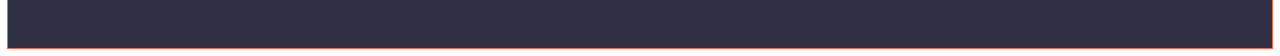
==== commit acb3fd17: "a" ====
--- a/index.html
+++ b/index.html
@@ -10,7 +10,13 @@
       href="https://fonts.googleapis.com/css2?family=Raleway:wght@700&family=Roboto:wght@400;500;700&display=swap"
       rel="stylesheet"
     />
-    <link rel="stylesheet" href="./css/normalize.8.0.1.css" />
+    <link
+      rel="stylesheet"
+      href="https://cdnjs.cloudflare.com/ajax/libs/modern-normalize/2.0.0/modern-normalize.min.css"
+      integrity="sha512-4xo8blKMVCiXpTaLzQSLSw3KFOVPWhm/TRtuPVc4WG6kUgjH6J03IBuG7JZPkcWMxJ5huwaBpOpnwYElP/m6wg=="
+      crossorigin="anonymous"
+      referrerpolicy="no-referrer"
+    />
     <link rel="stylesheet" href="./css/common.css" />
     <link rel="stylesheet" href="./css/studio.css" />
   </head>
@@ -27,13 +33,19 @@
             <li class="nav-global--item"><a class="link nav-global--link" href="#">Portfolio</a></li>
             <li class="nav-global--item"><a class="link nav-global--link" href="#">Contacts</a></li>
             <li class="nav-global--item">
-              <a class="link nav-global--link" href="./ul.html">Alternative architecture page</a>
+              <a class="link nav-global--link" href="./ul.html">Alternative </a>
             </li>
           </ul>
         </nav>
         <address class="address">
-          <a class="link address__link" href="mailto:info@devstudio.com">info@devstudio.com</a>
-          <a class="link address__link" href="tel:+110001111111">+11 (000) 111-11-11</a>
+          <ul class="address--list list">
+            <li class="address--item">
+              <a class="link address--link" href="mailto:info@devstudio.com">info@devstudio.com</a>
+            </li>
+            <li class="address--item">
+              <a class="link address--link" href="tel:+110001111111">+11 (000) 111-11-11</a>
+            </li>
+          </ul>
         </address>
       </div>
     </header>
@@ -85,29 +97,119 @@
             <h2 class="visually-hidden">Our advantages</h2>
 
             <div class="advantages--list">
-              <section>
+              <section class="order advantages--item">
                 <h3 class="advantages--subtitle">Strategy</h3>
+                <!-- <svg class="header-contacts__svg" width="30px" height="30px">
+                  <use href="./public/images/sprite/main-sprite.svg#icon-notification"></use>
+                </svg> -->
+                <svg xmlns="http://www.w3.org/2000/svg" width="64" height="64" viewBox="0 0 64 64" fill="none">
+                  <path
+                    d="M61.5462 44.1952L44.6598 27.1851L46.5339 17.9541C47.0175 18.1429 47.5316 18.2416 48.0507 18.2453H48.0635C50.448 18.2735 52.4039 16.3633 52.4322 13.9788C52.4604 11.5943 50.5502 9.6384 48.1656 9.61013C45.7811 9.582 43.8252 11.4921 43.797 13.8767C43.791 14.3869 43.8754 14.8941 44.0464 15.3749L34.1264 16.5856L17.9451 0.32C17.7466 0.117467 17.4756 0.00226667 17.192 0C16.912 0.00146667 16.6439 0.112933 16.4454 0.3104L13.4203 3.3184C13.0039 3.73493 13.0039 4.41013 13.4203 4.82667L15.048 6.47787C8.74189 18.0737 10.7902 32.4335 20.087 41.8037C20.1723 41.8853 20.2712 41.9513 20.3792 41.9989C20.312 42.3599 20.277 42.7261 20.2747 43.0933V55.4667H7.47469C4.53069 55.4701 2.14482 57.856 2.14136 60.8V62.9333C2.14136 63.5224 2.61896 64 3.20802 64H52.2747C52.8638 64 53.3414 63.5224 53.3414 62.9333V60.8C53.3379 57.856 50.952 55.4701 48.008 55.4667H35.208V49.9829C37.2132 50.4035 39.2563 50.6179 41.3051 50.6229C46.2214 50.6176 51.0594 49.392 55.3851 47.056L57.0214 48.7019C57.2199 48.9044 57.4908 49.0196 57.7744 49.0219C58.0544 49.0204 58.3226 48.9089 58.5211 48.7115L61.5462 45.7035C61.9626 45.2869 61.9626 44.6117 61.5462 44.1952ZM46.5595 12.4661C47.3948 11.6352 48.7456 11.6389 49.5764 12.4743C50.4074 13.3096 50.4036 14.6604 49.5683 15.4912C49.1684 15.8889 48.6274 16.1121 48.0634 16.112H48.057C46.8788 16.1059 45.9286 15.1459 45.9347 13.9676C45.9376 13.4036 46.1638 12.8639 46.5636 12.4661H46.5595ZM44.0486 19.4752L42.8518 25.3664L40.5008 23.0016L44.0486 19.4752ZM42.8368 17.6715L38.9968 21.4891L36.0262 18.5024L42.8368 17.6715ZM48.008 57.6C49.7754 57.6 51.208 59.0327 51.208 60.8V61.8667H4.27469V60.8C4.27469 59.0327 5.70736 57.6 7.47469 57.6H48.008ZM33.0747 53.3333V55.4667H22.408V53.3333H33.0747ZM22.408 51.2V43.0933C22.408 40.5056 24.8006 38.4 27.7414 38.4C30.6822 38.4 33.0747 40.5056 33.0747 43.0933V51.2H22.408ZM35.208 47.808V43.0933C35.208 39.3291 31.8587 36.2667 27.7414 36.2667C25.0792 36.2259 22.5899 37.5809 21.1792 39.8389C13.0638 31.2913 11.2363 18.5485 16.622 8.06467L53.8256 45.4816C48.0808 48.404 41.4954 49.2268 35.208 47.808ZM57.7862 46.4405L56.2832 44.9291L17.1814 5.59147L15.672 4.07893L17.1814 2.57493L33.0512 18.5344C33.0587 18.5344 33.063 18.5483 33.0704 18.5536L59.2998 44.9365L57.7862 46.4405Z"
+                    fill="#2E2F42"
+                  />
+                  <path
+                    d="M27.751 40.5333H27.7414C25.9741 40.5307 24.5393 41.9612 24.5366 43.7285C24.534 45.4959 25.9645 46.9307 27.7318 46.9333H27.7414C29.5088 46.936 30.9436 45.5055 30.9462 43.7381C30.9489 41.9708 29.5184 40.536 27.751 40.5333ZM28.4977 44.4896C28.2969 44.6893 28.0248 44.8011 27.7414 44.8C27.1524 44.7969 26.6773 44.3169 26.6804 43.7279C26.6818 43.4459 26.7949 43.176 26.9948 42.9771C27.1933 42.7796 27.4614 42.6681 27.7414 42.6667C28.3305 42.6697 28.8056 43.1497 28.8025 43.7388C28.801 44.0208 28.688 44.2907 28.4881 44.4896H28.4977Z"
+                    fill="#4D5AE5"
+                  />
+                </svg>
                 <p class="advantages--text">
                   Our goal is to identify the business problem to walk away with the perfect and creative solution.
                 </p>
               </section>
 
-              <section>
+              <section class="order advantages--item">
                 <h3 class="advantages--subtitle">Punctuality</h3>
+                <svg xmlns="http://www.w3.org/2000/svg" width="64" height="64" viewBox="0 0 64 64" fill="none">
+                  <g clip-path="url(#clip0_302815_5548)">
+                    <path
+                      d="M62.5933 30.6025C62.5899 13.6978 48.8828 -0.00341734 31.9775 6.39362e-07C15.0728 0.00341861 1.37158 13.7109 1.375 30.6157C1.37793 43.9316 9.98877 55.7178 22.6738 59.7681C22.7949 59.8062 22.9209 59.8257 23.0474 59.8252C23.2886 59.8247 23.5249 59.7603 23.7324 59.6377C24.0024 59.478 24.2041 59.2241 24.2988 58.9248L32.0288 34.4248C34.1421 34.4141 35.8462 32.6919 35.835 30.5791C35.8242 28.4658 34.1025 26.7617 31.9893 26.7725C31.4209 26.7749 30.8599 26.9058 30.3491 27.1553L20.1372 16.9419C19.6304 16.4526 18.8232 16.4668 18.334 16.9731C17.8564 17.4678 17.8564 18.251 18.334 18.7456L28.5405 28.9639C27.7573 30.5625 28.2051 32.4922 29.6133 33.582L22.248 56.9277C7.69238 51.5659 0.239258 35.4199 5.60108 20.8643C10.9629 6.30859 27.1089 -1.14453 41.6646 4.21729C56.2202 9.5791 63.6733 25.7256 58.3115 40.2808C55.6919 47.3921 50.3096 53.1431 43.3872 56.2275L42.5913 52.479C42.4458 51.79 41.7686 51.3496 41.0796 51.4956C40.8623 51.542 40.6606 51.6441 40.4946 51.792L32.8208 58.6431C32.2944 59.1113 32.2476 59.9175 32.7163 60.4439C32.8687 60.6148 33.064 60.7417 33.2827 60.8115L43.0801 63.9385C43.7505 64.1538 44.4688 63.7852 44.6841 63.1143C44.7524 62.9024 44.7637 62.6768 44.7178 62.459L43.9356 58.7808C55.2642 54.0049 62.6196 42.8965 62.5933 30.6025ZM31.9844 29.3272C32.6885 29.3272 33.2598 29.8984 33.2598 30.6025C33.2598 31.3071 32.6885 31.8779 31.9844 31.8779C31.2798 31.8779 30.709 31.3071 30.709 30.6025C30.709 29.8984 31.2798 29.3272 31.9844 29.3272ZM36.1851 59.0552L40.5532 55.1587L41.7588 60.8394L36.1851 59.0552Z"
+                      fill="#2E2F42"
+                    />
+                    <path
+                      d="M30.709 6.37012V8.9209C30.709 9.62549 31.2798 10.1963 31.9844 10.1963C32.6885 10.1963 33.2598 9.62549 33.2598 8.9209V6.37012C33.2598 5.66602 32.6885 5.09473 31.9844 5.09473C31.2798 5.09473 30.709 5.66602 30.709 6.37012Z"
+                      fill="#4D5AE5"
+                    />
+                    <path
+                      d="M7.75195 29.3271C7.04736 29.3271 6.47656 29.8984 6.47656 30.6025C6.47656 31.3071 7.04736 31.8779 7.75195 31.8779H10.3027C11.0073 31.8779 11.5781 31.3071 11.5781 30.6025C11.5781 29.8984 11.0073 29.3271 10.3027 29.3271H7.75195Z"
+                      fill="#4D5AE5"
+                    />
+                    <path
+                      d="M56.2163 31.8779C56.9209 31.8779 57.4917 31.3071 57.4917 30.6025C57.4917 29.8984 56.9209 29.3271 56.2163 29.3271H53.6655C52.9614 29.3271 52.3901 29.8984 52.3901 30.6025C52.3901 31.3071 52.9614 31.8779 53.6655 31.8779H56.2163Z"
+                      fill="#4D5AE5"
+                    />
+                  </g>
+                  <defs>
+                    <clipPath id="clip0_302815_5548">
+                      <rect width="64" height="64" fill="white" />
+                    </clipPath>
+                  </defs>
+                </svg>
                 <p>
                   Bring the key message to the brand's audience for the best price within the shortest possible time.
                 </p>
               </section>
 
-              <section>
+              <section class="order advantages--item">
                 <h3 class="advantages--subtitle">Diligence</h3>
+                <svg xmlns="http://www.w3.org/2000/svg" width="64" height="64" viewBox="0 0 64 64" fill="none">
+                  <g clip-path="url(#clip0_302815_5537)">
+                    <path d="M29.8511 29.9292H31.9833V39.5242H29.8511V29.9292Z" fill="#4D5AE5" />
+                    <path d="M38.3799 34.1936H40.5121V39.5241H38.3799V34.1936Z" fill="#4D5AE5" />
+                    <path d="M21.3223 37.392H23.4545V39.5242H21.3223V37.392Z" fill="#4D5AE5" />
+                    <path d="M14.9255 36.3258H17.0578V39.5241H14.9255V36.3258Z" fill="#4D5AE5" />
+                    <path
+                      d="M3.19833 56.5819H54.3715C56.1378 56.5819 57.5699 55.1499 57.5699 53.3836V49.1192C57.5699 47.3529 56.1378 45.9208 54.3715 45.9208H53.3054V19.3342L59.3611 13.5976C60.7666 14.2905 62.4678 13.8699 63.3876 12.6003C64.308 11.3311 64.1789 9.58361 63.0826 8.46336C61.9863 7.34311 60.2424 7.17601 58.953 8.06773C57.6641 8.95997 57.206 10.6513 57.8681 12.0719L53.3054 16.3972V13.9376C53.3054 12.1713 51.8734 10.7393 50.1071 10.7393H7.46276C5.6965 10.7393 4.26443 12.1713 4.26443 13.9376V45.9208H3.19833C1.43206 45.9208 0 47.3529 0 49.1192V53.3836C0 55.1499 1.43206 56.5819 3.19833 56.5819ZM60.7682 9.67314C61.3569 9.67314 61.8343 10.1505 61.8343 10.7393C61.8343 11.328 61.3569 11.8054 60.7682 11.8054C60.1794 11.8054 59.7021 11.328 59.7021 10.7393C59.7021 10.1505 60.1794 9.67314 60.7682 9.67314ZM6.39665 13.9376C6.39665 13.3488 6.874 12.8715 7.46276 12.8715H50.1071C50.6958 12.8715 51.1732 13.3488 51.1732 13.9376V18.4149L49.041 20.4409V16.0698C49.041 15.481 48.5636 15.0037 47.9749 15.0037H9.59498C9.00622 15.0037 8.52887 15.481 8.52887 16.0698V42.7225C8.52887 43.3113 9.00622 43.7886 9.59498 43.7886H47.9749C48.5636 43.7886 49.041 43.3113 49.041 42.7225V23.3738L51.1732 21.3535V45.9208H6.39665V13.9376ZM15.9916 27.797C14.5492 27.7928 13.2826 28.7538 12.899 30.1442C12.5153 31.5346 13.1093 33.0094 14.3498 33.7454C15.5898 34.4815 17.1697 34.2967 18.2061 33.2936L21.912 35.153C22.3425 35.3685 22.8646 35.2676 23.1847 34.9078L31.0624 26.0453L38.8062 31.848C39.2216 32.1593 39.8016 32.126 40.1784 31.7694L46.9088 25.3941V41.6564H10.6611V17.1359H46.9088V22.4566L39.3658 29.5997L31.5569 23.7455C31.1134 23.4133 30.4892 23.4758 30.1207 23.8897L22.1348 32.8751L19.1493 31.3821C19.1712 31.254 19.1847 31.1249 19.19 30.9953C19.19 29.2291 17.7579 27.797 15.9916 27.797ZM17.0577 30.9953C17.0577 31.5841 16.5804 32.0614 15.9916 32.0614C15.4029 32.0614 14.9255 31.5841 14.9255 30.9953C14.9255 30.4066 15.4029 29.9292 15.9916 29.9292C16.5804 29.9292 17.0577 30.4066 17.0577 30.9953ZM23.4544 48.0531H34.1155V49.1192C34.1155 49.7079 33.6381 50.1853 33.0494 50.1853H24.5205C23.9317 50.1853 23.4544 49.7079 23.4544 49.1192V48.0531ZM2.13222 49.1192C2.13222 48.5304 2.60957 48.0531 3.19833 48.0531H21.3222V49.1192C21.3222 50.8854 22.7542 52.3175 24.5205 52.3175H33.0494C34.8156 52.3175 36.2477 50.8854 36.2477 49.1192V48.0531H54.3715C54.9603 48.0531 55.4376 48.5304 55.4376 49.1192V53.3836C55.4376 53.9723 54.9603 54.4497 54.3715 54.4497H3.19833C2.60957 54.4497 2.13222 53.9723 2.13222 53.3836V49.1192Z"
+                      fill="#2E2F42"
+                    />
+                  </g>
+                  <defs>
+                    <clipPath id="clip0_302815_5537">
+                      <rect width="64" height="64" fill="white" />
+                    </clipPath>
+                  </defs>
+                </svg>
                 <p>
                   Research and confirm brands that present the strongest digital growth opportunities and minimize risk.
                 </p>
               </section>
 
-              <section>
+              <section class="order advantages--item">
                 <h3 class="advantages--subtitle">Technologies</h3>
+                <svg xmlns="http://www.w3.org/2000/svg" width="64" height="64" viewBox="0 0 64 64" fill="none">
+                  <path
+                    d="M63.9481 9.04812C63.8222 8.66299 63.4894 8.38149 63.0873 8.32274L59.2665 7.76698L57.5566 4.30455C57.1982 3.57492 56.0025 3.57492 55.6441 4.30455L53.9342 7.76698L50.1132 8.32286C49.7111 8.38149 49.3784 8.66212 49.2514 9.04825C49.1266 9.43438 49.23 9.85889 49.5212 10.1416L52.2872 12.8372L51.6344 16.6431C51.5661 17.0431 51.7304 17.4474 52.0579 17.6864C52.3897 17.9275 52.8227 17.9573 53.1822 17.7674L56.5998 15.97L60.0175 17.7674C60.1733 17.8495 60.345 17.89 60.5146 17.89C60.7354 17.89 60.9563 17.8218 61.1419 17.6863C61.4704 17.4474 61.6347 17.043 61.5654 16.643L60.9127 12.8371L63.6786 10.1415C63.9683 9.85776 64.073 9.43425 63.9481 9.04812ZM59.0223 11.702C58.7716 11.9463 58.6564 12.3004 58.7161 12.6461L59.098 14.8743L57.097 13.8226C56.9412 13.7404 56.7706 13.6999 56.5998 13.6999C56.4292 13.6999 56.2596 13.7404 56.1027 13.8226L54.1016 14.8743L54.4834 12.6461C54.5432 12.3004 54.4279 11.9474 54.1773 11.702L52.557 10.1234L54.7949 9.79801C55.1427 9.74788 55.4424 9.52926 55.5982 9.2145L56.5987 7.18785L57.5992 9.2145C57.755 9.52913 58.0547 9.74788 58.4025 9.79801L60.6404 10.1234L59.0223 11.702Z"
+                    fill="#4D5AE5"
+                  />
+                  <path d="M52.267 41.0444H50.1335V43.1778H52.267V41.0444Z" fill="#4D5AE5" />
+                  <path d="M52.267 45.3112H50.1335V47.4445H52.267V45.3112Z" fill="#4D5AE5" />
+                  <path d="M54.4004 43.1777H52.267V45.3111H54.4004V43.1777Z" fill="#4D5AE5" />
+                  <path d="M50.1337 43.1777H48.0002V45.3111H50.1337V43.1777Z" fill="#4D5AE5" />
+                  <path d="M44.8001 52.778H42.6667V54.9113H44.8001V52.778Z" fill="#4D5AE5" />
+                  <path d="M44.8001 57.0447H42.6667V59.1781H44.8001V57.0447Z" fill="#4D5AE5" />
+                  <path d="M46.9336 54.9114H44.8002V57.0448H46.9336V54.9114Z" fill="#4D5AE5" />
+                  <path d="M42.6667 54.9114H40.5333V57.0448H42.6667V54.9114Z" fill="#4D5AE5" />
+                  <path d="M32 48.5112H29.8666V50.6446H32V48.5112Z" fill="#4D5AE5" />
+                  <path d="M32 52.778H29.8666V54.9113H32V52.778Z" fill="#4D5AE5" />
+                  <path d="M34.1334 50.6445H32V52.7779H34.1334V50.6445Z" fill="#4D5AE5" />
+                  <path d="M29.8666 50.6445H27.7332V52.7779H29.8666V50.6445Z" fill="#4D5AE5" />
+                  <path d="M11.733 12.2439H9.59961V14.3773H11.733V12.2439Z" fill="#4D5AE5" />
+                  <path d="M11.733 16.5107H9.59961V18.6442H11.733V16.5107Z" fill="#4D5AE5" />
+                  <path d="M13.8663 14.3773H11.7329V16.5107H13.8663V14.3773Z" fill="#4D5AE5" />
+                  <path d="M9.59971 14.3773H7.46631V16.5107H9.59971V14.3773Z" fill="#4D5AE5" />
+                  <path
+                    d="M49.4295 28.3189C48.8546 27.5434 48.0109 27.0443 47.053 26.9098C46.0908 26.7733 45.1414 27.026 44.3734 27.6138L41.8699 29.5327L41.8688 29.5338L38.0734 32.368L35.3577 31.2863C40.2004 29.1135 43.585 24.2697 43.585 18.6461C43.585 11.0001 37.3396 4.7793 29.6627 4.7793C21.9858 4.7793 15.7405 11.0001 15.7405 18.6461C15.7405 21.4174 16.5692 23.9945 17.9805 26.163L12.4529 26.115C12.4497 26.115 12.4465 26.115 12.4433 26.115C12.4262 26.115 12.4124 26.1235 12.3964 26.1246C12.2908 26.1289 12.1873 26.1503 12.086 26.1865C12.0604 26.1961 12.0338 26.2015 12.0093 26.2131C11.9965 26.2185 11.9837 26.2195 11.9709 26.2259L5.50468 29.4184C5.50356 29.4184 5.50256 29.4184 5.50256 29.4194L1.71575 31.2405C1.67412 31.2586 1.6315 31.2831 1.58987 31.3108C0.0804746 32.3156 -0.433659 34.289 0.393104 35.9018C0.833611 36.7594 1.5835 37.3909 2.50514 37.6799C2.86039 37.7908 3.22302 37.8453 3.58353 37.8453C4.16279 37.8453 4.73667 37.7034 5.26243 37.4229L8.03798 35.9466L12.566 33.6085L15.2797 33.5925L4.39629 44.4237C4.39529 44.4248 4.39417 44.4248 4.39304 44.4258L1.71563 47.0924C1.08312 47.7218 0.73536 48.557 0.73536 49.4477C0.73536 50.3374 1.08312 51.1746 1.71563 51.8051C2.36526 52.4515 3.21965 52.7758 4.07404 52.7758C4.92955 52.7758 5.78281 52.4515 6.43457 51.8051L9.06287 49.1875L12.5445 46.5879L14.3462 48.3821L10.8229 51.8904C10.8219 51.8915 10.8208 51.8915 10.8196 51.8925L8.14223 54.5592C7.50972 55.1886 7.16196 56.0237 7.16196 56.9145C7.16196 57.8041 7.50972 58.6414 8.14223 59.2719C8.79186 59.9183 9.64738 60.2425 10.5018 60.2425C11.3562 60.2425 12.2117 59.9183 12.8623 59.2719L15.5407 56.6052L19.8255 52.3385C19.8267 52.3374 19.8267 52.3364 19.8277 52.3353L21.8469 50.3352L21.8394 50.3277C21.8522 50.315 21.8703 50.3106 21.8832 50.2969L32.2151 38.9804L39.1571 39.9682C39.2072 39.9757 39.2573 39.9788 39.3075 39.9788C39.4366 39.9788 39.5613 39.948 39.6819 39.9021C39.7171 39.8893 39.748 39.8722 39.7811 39.8552C39.8195 39.836 39.86 39.8253 39.8964 39.8008L46.3231 35.5341C46.3466 35.5181 46.3593 35.4925 46.3817 35.4755C46.4073 35.4553 46.4393 35.4468 46.4627 35.4243L49.0056 33.0424C50.3288 31.8026 50.5111 29.7717 49.4295 28.3189ZM4.26079 35.5403C3.91416 35.7259 3.52053 35.7631 3.14402 35.6438C2.77064 35.5275 2.46776 35.2725 2.29063 34.928C1.9685 34.3008 2.15513 33.537 2.71939 33.1242L5.34668 31.8602L5.97919 33.7087L6.24482 34.4853L4.26079 35.5403ZM11.255 31.8848L8.15848 33.4849L7.64759 31.9915L7.28071 30.9183L11.3342 28.9172L11.255 31.8848ZM41.4539 18.644C41.4539 20.4808 41.0155 22.2132 40.256 23.763L31.8932 19.9645C31.8057 18.8179 31.2106 17.8141 30.3167 17.189L33.2447 7.46834C38.0001 8.98099 41.4539 13.4173 41.4539 18.644ZM17.876 18.644C17.876 12.1745 23.1646 6.91045 29.6649 6.91045C30.1706 6.91045 30.6655 6.95308 31.1551 7.01496L28.291 16.5224C28.2527 16.5212 28.2164 16.5106 28.1769 16.5106C26.1118 16.5106 24.4317 18.1853 24.4317 20.244C24.4317 22.3027 26.1118 23.9775 28.1769 23.9775C29.5657 23.9775 30.7657 23.2106 31.4132 22.0883L39.1381 25.5977C36.9887 28.4905 33.5486 30.3776 29.6648 30.3776C23.1646 30.3776 17.876 25.1135 17.876 18.644ZM29.7887 20.244C29.7887 21.1262 29.0654 21.8441 28.1769 21.8441C27.2884 21.8441 26.5651 21.1262 26.5651 20.244C26.5651 19.3619 27.2884 18.644 28.1769 18.644C29.0654 18.644 29.7887 19.3619 29.7887 20.244ZM4.92968 50.2925C4.45717 50.7608 3.69228 50.7598 3.2209 50.2936C2.99365 50.0664 2.86889 49.7667 2.86889 49.4477C2.86889 49.1299 2.99365 48.8301 3.2209 48.6051L5.14505 46.6882L6.84746 48.3832L4.92968 50.2925ZM11.3574 57.7594C10.8849 58.2276 10.119 58.2287 9.6475 57.7605C9.42025 57.5332 9.29549 57.2336 9.29549 56.9146C9.29549 56.5967 9.42025 56.297 9.6475 56.072L11.5729 54.1541L12.3783 54.9552L13.2764 55.8491L11.3574 57.7594ZM18.3208 50.8216C18.3196 50.8226 18.3186 50.8226 18.3175 50.8238L14.7878 54.3438L13.9824 53.5427L13.0843 52.6488L16.6107 49.1384C16.6107 49.1384 16.6107 49.1384 16.6107 49.1374C16.6119 49.1362 16.6129 49.1362 16.614 49.1352C16.694 49.0552 16.7441 48.9592 16.7932 48.8643C16.8071 48.8366 16.8337 48.8131 16.8455 48.7843C16.8786 48.7022 16.8839 48.6137 16.8967 48.5272C16.9031 48.4781 16.9245 48.4323 16.9245 48.3821C16.9245 48.3106 16.8989 48.2413 16.884 48.1708C16.8712 48.1068 16.8712 48.0417 16.8466 47.98C16.8061 47.8797 16.7367 47.7912 16.6642 47.7047C16.644 47.6812 16.6365 47.6513 16.6141 47.629C16.6141 47.629 16.6141 47.629 16.613 47.629C16.6119 47.628 16.6119 47.6257 16.6109 47.6247L13.3969 44.4247C13.3628 44.3905 13.3191 44.3767 13.2807 44.3479C13.2242 44.3042 13.1698 44.2637 13.1068 44.2327C13.0461 44.2028 12.9842 44.1847 12.9202 44.1675C12.8519 44.1483 12.7858 44.1334 12.7143 44.128C12.6492 44.1238 12.5884 44.1302 12.5234 44.1377C12.4519 44.1462 12.3848 44.1558 12.3154 44.1782C12.2482 44.1995 12.1885 44.2325 12.1267 44.2678C12.0872 44.2902 12.0424 44.2977 12.005 44.3254L8.45836 46.9729L6.6567 45.1788L11.4547 40.4065L20.1759 48.9837L18.3208 50.8216ZM31.9584 36.7883C31.9275 36.784 31.8986 36.7958 31.8677 36.7937C31.7898 36.7894 31.7152 36.7948 31.6373 36.8075C31.5766 36.8182 31.519 36.8299 31.4613 36.8502C31.3931 36.8737 31.3312 36.9057 31.2682 36.944C31.2085 36.9803 31.1541 37.0187 31.1018 37.0667C31.0762 37.089 31.0453 37.0998 31.0218 37.1253L21.6253 47.4167L12.9692 38.9034L18.6354 33.2671C19.0525 32.8511 19.0546 32.1758 18.6386 31.7577C18.4285 31.5476 18.1523 31.4441 17.876 31.4452V31.4442L13.4386 31.4708L13.4941 28.2559L19.7022 28.3093C22.2323 30.8971 25.7609 32.511 29.6649 32.511C30.5396 32.511 31.393 32.4203 32.2239 32.2656C32.3039 32.3296 32.3827 32.3947 32.4831 32.4352L37.3024 34.3553L37.6074 35.872L37.9637 37.6427L31.9584 36.7883ZM40.0406 37.1445L39.4145 34.0287L42.3073 31.8687L43.0647 32.8735L44.2007 34.3818L40.0406 37.1445ZM47.5478 31.4826L45.8721 33.0527L44.0097 30.5802L45.6726 29.3055C45.9829 29.0667 46.3745 28.9695 46.7585 29.0197C47.1446 29.074 47.486 29.2757 47.7185 29.5882C48.1516 30.1717 48.078 30.9856 47.5478 31.4826Z"
+                    fill="#2E2F42"
+                  />
+                  <path
+                    d="M27.2041 37.0881L22.9182 32.8214C22.5033 32.4065 21.829 32.4065 21.413 32.8214L17.1282 37.0881C16.9277 37.2897 16.8146 37.5606 16.8146 37.8444C16.8146 38.1281 16.9266 38.4001 17.1282 38.6006L21.413 42.8673C21.621 43.0742 21.8942 43.1777 22.1662 43.1777C22.4382 43.1777 22.7112 43.0742 22.9182 42.8673L27.2041 38.6006C27.4046 38.4001 27.5187 38.1281 27.5187 37.8444C27.5187 37.5606 27.4056 37.2886 27.2041 37.0881ZM22.1662 40.606L19.3927 37.8444L22.1662 35.0827L24.9406 37.8444L22.1662 40.606Z"
+                    fill="#2E2F42"
+                  />
+                  <path
+                    d="M34.3285 10.1415L33.8132 12.213C33.9551 12.2483 37.2885 13.1165 37.2885 16.5107H39.4219C39.4218 12.4764 36.0906 10.5799 34.3285 10.1415Z"
+                    fill="#2E2F42"
+                  />
+                  <path d="M39.422 18.644H37.2886V20.7775H39.422V18.644Z" fill="#2E2F42" />
+                </svg>
                 <p>
                   Design practice focused on digital experiences. We bring forth a deep passion for problem-solving.
                 </p>
@@ -128,11 +230,11 @@
                 <img src="./img/team/mark-guerrero.jpg" alt="Mark Guerrero" />
                 <header class="team--item-header">
                   <p>Product Designer</p>
-                  <ul>
-                    <li><p>social network - 1</p></li>
-                    <li><p>social network - 2</p></li>
-                    <li><p>social network - 3</p></li>
-                    <li><p>social network - 4</p></li>
+                  <ul class="list">
+                    <li class="svg--content"></li>
+                    <li class="svg--content"></li>
+                    <li class="svg--content"></li>
+                    <li class="svg--content"></li>
                   </ul>
                 </header>
               </section>
@@ -142,11 +244,11 @@
                 <img src="./img/team/tom-ford.jpg" alt="Tom Ford" />
                 <header class="team--item-header">
                   <p>Frontend Developer</p>
-                  <ul>
-                    <li><p>social network - 1</p></li>
-                    <li><p>social network - 2</p></li>
-                    <li><p>social network - 3</p></li>
-                    <li><p>social network - 4</p></li>
+                  <ul class="list">
+                    <li class="svg--content"></li>
+                    <li class="svg--content"></li>
+                    <li class="svg--content"></li>
+                    <li class="svg--content"></li>
                   </ul>
                 </header>
               </section>
@@ -156,11 +258,11 @@
                 <img src="./img/team/camila-garcia.jpg" alt="Camila Garcia" />
                 <header class="team--item-header">
                   <p>Marketing</p>
-                  <ul>
-                    <li><p>social network - 1</p></li>
-                    <li><p>social network - 2</p></li>
-                    <li><p>social network - 3</p></li>
-                    <li><p>social network - 4</p></li>
+                  <ul class="list">
+                    <li class="svg--content"></li>
+                    <li class="svg--content"></li>
+                    <li class="svg--content"></li>
+                    <li class="svg--content"></li>
                   </ul>
                 </header>
               </section>
@@ -170,11 +272,11 @@
                 <img src="./img/team/daniel-wilson.jpg" alt="Daniel Wilson" />
                 <header class="team--item-header">
                   <p>UI Designer</p>
-                  <ul>
-                    <li><p>social network - 1</p></li>
-                    <li><p>social network - 2</p></li>
-                    <li><p>social network - 3</p></li>
-                    <li><p>social network - 4</p></li>
+                  <ul class="list">
+                    <li class="svg--content"></li>
+                    <li class="svg--content"></li>
+                    <li class="svg--content"></li>
+                    <li class="svg--content"></li>
                   </ul>
                 </header>
               </section>
@@ -246,26 +348,18 @@
     <!-- footer body  -->
     <footer class="body-footer">
       <div class="container">
-        <div class="flex-b">
-          <div>
+        <div class="flex">
+          <div class="afterword--wrapper">
             <a class="logo logo__white link" href="#"><span>Web</span>Studio</a>
             <p>Increase the flow of customers and sales for your business with digital marketing & growth solutions.</p>
           </div>
-          <div>
+          <div class="social-media--wrapper">
             <p class="body-footer--subtitle">Social media</p>
-            <ul>
-              <li>
-                <p>social network-1</p>
-              </li>
-              <li>
-                <p>social network-2</p>
-              </li>
-              <li>
-                <p>social network-3</p>
-              </li>
-              <li>
-                <p>social network-4</p>
-              </li>
+            <ul class="social-media--list list">
+              <li class="svg--content"></li>
+              <li class="svg--content"></li>
+              <li class="svg--content"></li>
+              <li class="svg--content"></li>
             </ul>
           </div>
 
--- a/css/common.css
+++ b/css/common.css
@@ -14,7 +14,6 @@
   --font-family__base: 'Roboto', sans-serif;
   --font-family__logo: 'Raleway', sans-serif;
 
-  --line-height: 1.5;
   --font-color: #434455;
 
   /* Background */
@@ -28,12 +27,20 @@
   --color-de: #434455;
   --color-wh: #ffffff;
   --color-wh-2: #e7e9fc;
-}
-
-/* //////////////////////////////////////////////// */
-/* style */
-
-body {
+
+  
+  --base-cubic: transition: color 1250ms cubic-bezier(0.4, 0, 0.2, 1);
+}
+
+
+/* //////////////////////////////////////////////// */
+/* base */
+
+* {
+  outline: 1px solid tomato;
+}
+
+html {
   font-family: 'Roboto', sans-serif;
   color: var(--color-de);
   line-height: 1.5;
@@ -41,7 +48,6 @@
 
 a {
   color: var(--color-de);
-  /* color: #4d5ae5; */
 }
 
 address {
@@ -72,18 +78,34 @@
   margin-bottom: 0;
 }
 
+p,a {
+  letter-spacing: 0.32px;
+}
+
 h2,
 h3 {
   color: var(--color-he);
 }
-h2 {
+
+h1 {
+  font-family: Roboto;
+    font-size: 56px;
+    font-style: normal;
+    font-weight: 700;
+    line-height: 1.08;
+    letter-spacing: 1.12px;
+
+}
+h2 {  
   text-align: center;
 
+  font-size: 36px;
   font-weight: 700;
   line-height: 1.11;
   text-transform: capitalize;
 }
 h3 {
+  font-size: 20px;
   font-weight: 500;
   line-height: 1.2;
   letter-spacing: 0.4px;
@@ -120,6 +142,11 @@
 
 .link {
   text-decoration: none;
+  transition: color 250ms cubic-bezier(0.4, 0, 0.2, 1);
+}
+
+.link:hover, .link:focus {
+  color: var(--color-ac);
 }
 
 .white {
@@ -130,18 +157,24 @@
   display: flex;
   flex-direction: column;
 }
-
-/* //////////////////////////////////////////////// */
-/* btn */
 
 .btn {
   display: block;
+  min-width: 170px;
+
+  text-align: center;
+  
 
   border: none;
   border-radius: 4px;
 
   color: var(--color-wh);
   background-color: var(--color-ac);
+
+
+  font-weight: 500;
+  letter-spacing: 0.64px;
+  line-height: 1.5;
 }
 
 /* //////////////////////////////////////////////// */
@@ -157,7 +190,7 @@
 
 .container {
   width: 100%;
-  max-width: 1128px;
+  max-width: 1158px;
 
   margin-left: auto;
   margin-right: auto;
@@ -174,6 +207,18 @@
   justify-content: space-between;
   align-items: center;
 
+  border-bottom: 1px solid #e7e9fc;
+    box-shadow: 0px 2px 1px rgba(46, 47, 66, 0.08),
+      0px 1px 1px rgba(46, 47, 66, 0.16),
+      0px 1px 6px rgba(46, 47, 66, 0.08);
+    ;
+
+}
+
+.nav-global--link,
+.address--link,
+.logo__black {
+  display: block;
   padding-top: 24px;
   padding-bottom: 24px;
 }
@@ -181,7 +226,7 @@
 /* //////////////////////////////////////////////// */
 /* nav-global */
 
-.nav-global {
+.nav-global, .address--list {
   display: flex;
   align-items: center;
 }
@@ -191,10 +236,12 @@
   margin-left: 70px;
 }
 .nav-global--link {
+
   color: var(--color-he);
   font-weight: 500;
   letter-spacing: 0.32px;
 }
+
 .nav-global--item:not(:last-child) {
   margin-right: 40px;
 }
@@ -202,35 +249,18 @@
 /* //////////////////////////////////////////////// */
 /* address */
 
-.address a:not(:last-child) {
+.address {
+    margin-left: auto;
+}
+.address--item:not(:last-child) {
   margin-right: 40px;
 }
 
 /* //////////////////////////////////////////////// */
-/* body-footer */
-
-.body-footer {
-  color: var(--color-wh);
-  background-color: var(--background-da);
-}
-
-.body-footer--subtitle {
-  color: var(--color-wh);
-  font-weight: 500;
-  letter-spacing: 0.32px;
-}
-
-.body-footer--btn {
-  padding-top: 8px;
-  padding-bottom: 8px;
-  padding-left: 24px;
-  padding-right: 24px;
-}
-
-/* //////////////////////////////////////////////// */
 /* logo */
 
 .logo {
+
   font-family: var(--font-family__logo);
   font-size: 18px;
   font-weight: 700;
@@ -250,3 +280,41 @@
 .logo__white {
   color: var(--color-wh);
 }
+
+/* //////////////////////////////////////////////// */
+/* body-footer */
+
+.body-footer {
+  padding-top: 100px;
+  padding-bottom: 100px;
+  
+  color: var(--color-wh);
+  background-color: var(--background-da);
+  
+}
+
+.body-footer--subtitle {
+  color: var(--color-wh);
+  font-weight: 500;
+  letter-spacing: 0.32px;
+}
+
+.body-footer--btn {
+  padding-top: 8px;
+  padding-bottom: 8px;
+  padding-left: 24px;
+  padding-right: 24px;
+}
+
+
+.afterword--wrapper {
+  width: 264px;
+}
+
+.social-media--wrapper {
+  margin-left: 120px;
+}
+
+.social-media--list {
+  display: flex;
+}
--- a/css/studio.css
+++ b/css/studio.css
@@ -19,8 +19,7 @@
   margin-right: auto;
 }
 .hero--title {
-  margin-top: 0;
-  margin-bottom: 36px;
+  margin-bottom: 48px;
 
   text-align: center;
   color: var(--color-wh);
@@ -34,6 +33,8 @@
   padding-bottom: 16px;
   padding-left: 32px;
   padding-right: 32px;
+
+  box-shadow: 0px 4px 4px 0px rgba(0, 0, 0, 0.15);
 }
 
 /* //////////////////////////////////////////////// */
@@ -42,6 +43,10 @@
 .advantages--list {
   display: flex;
   justify-content: space-between;
+}
+
+.advantages--item.order > svg {
+  order: -1;
 }
 
 .advantages--subtitle {
@@ -118,3 +123,12 @@
 .portfolio--item-header > p {
   margin-top: 8px;
 }
+
+/* //////////////////////////////////////////////// */
+/* del */
+
+.svg--content {
+  width: 40px;
+  height: 40px;
+  background-color: aqua;
+}
